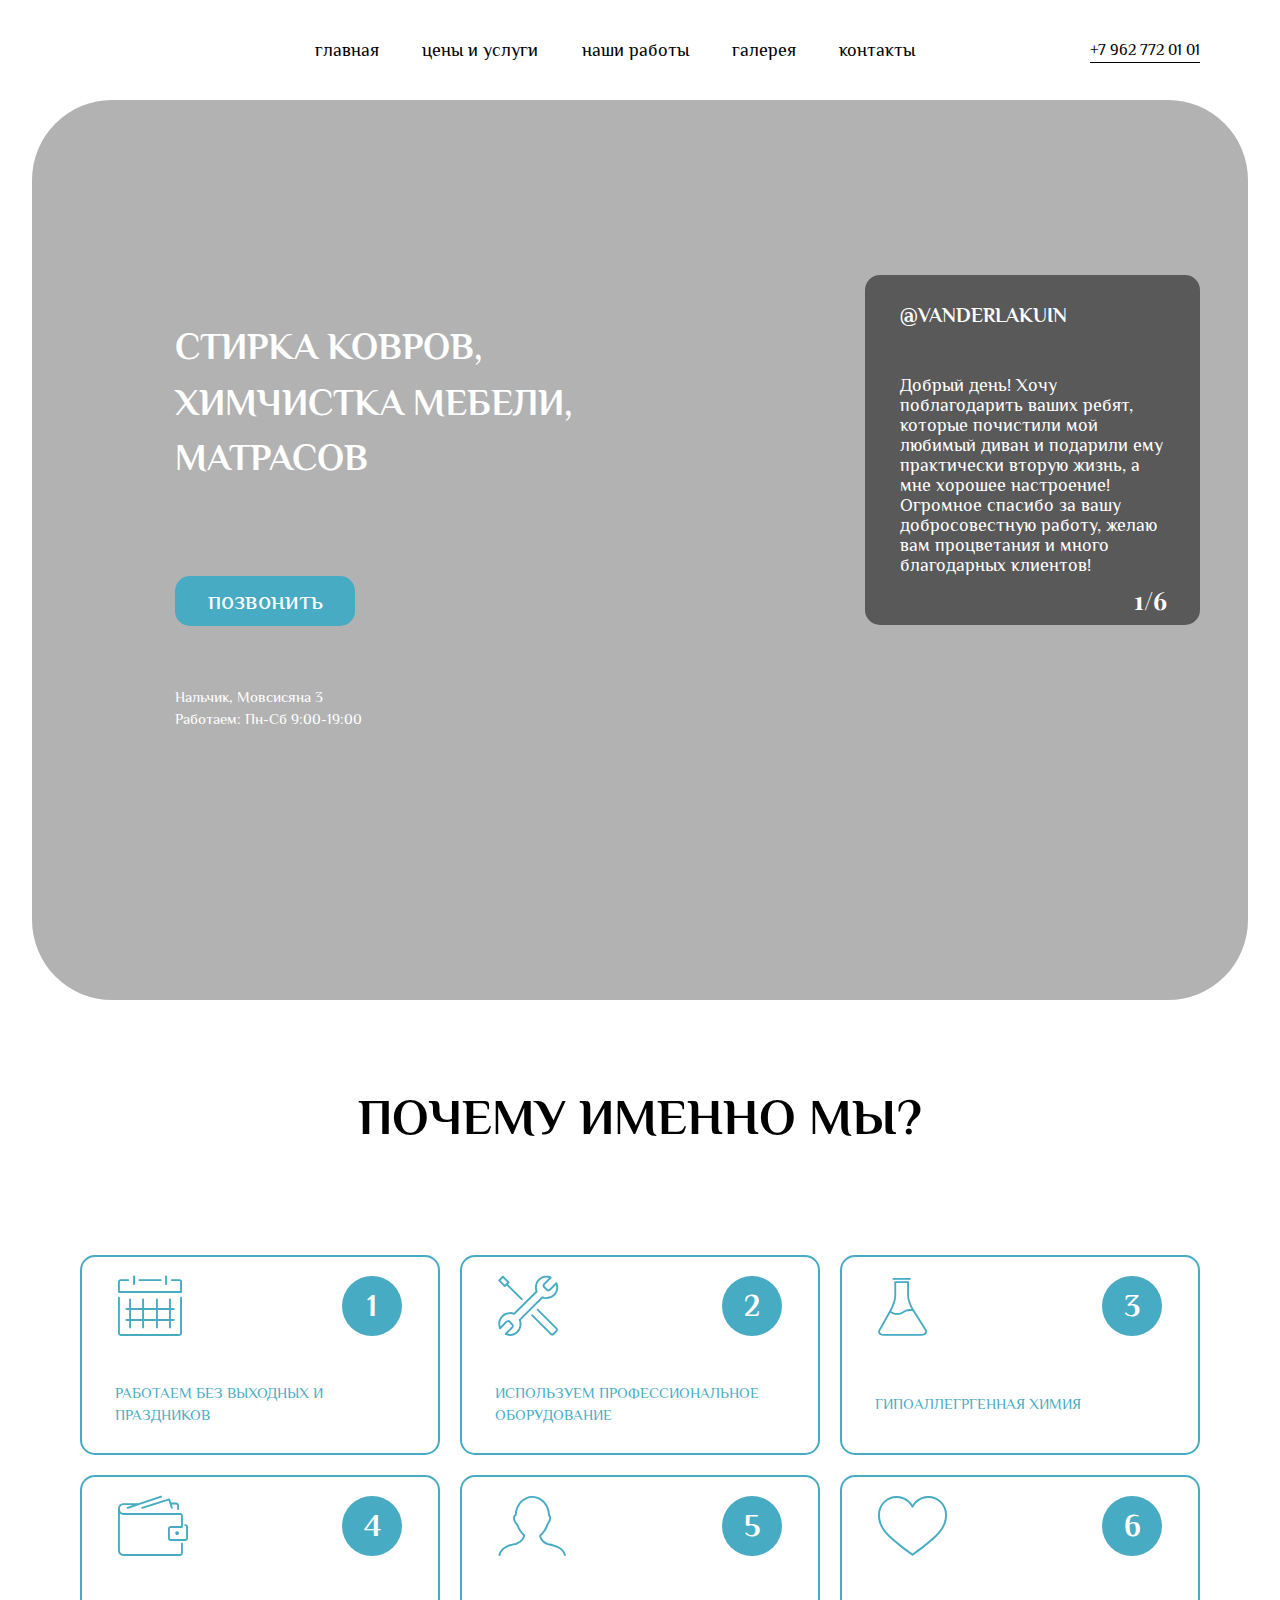
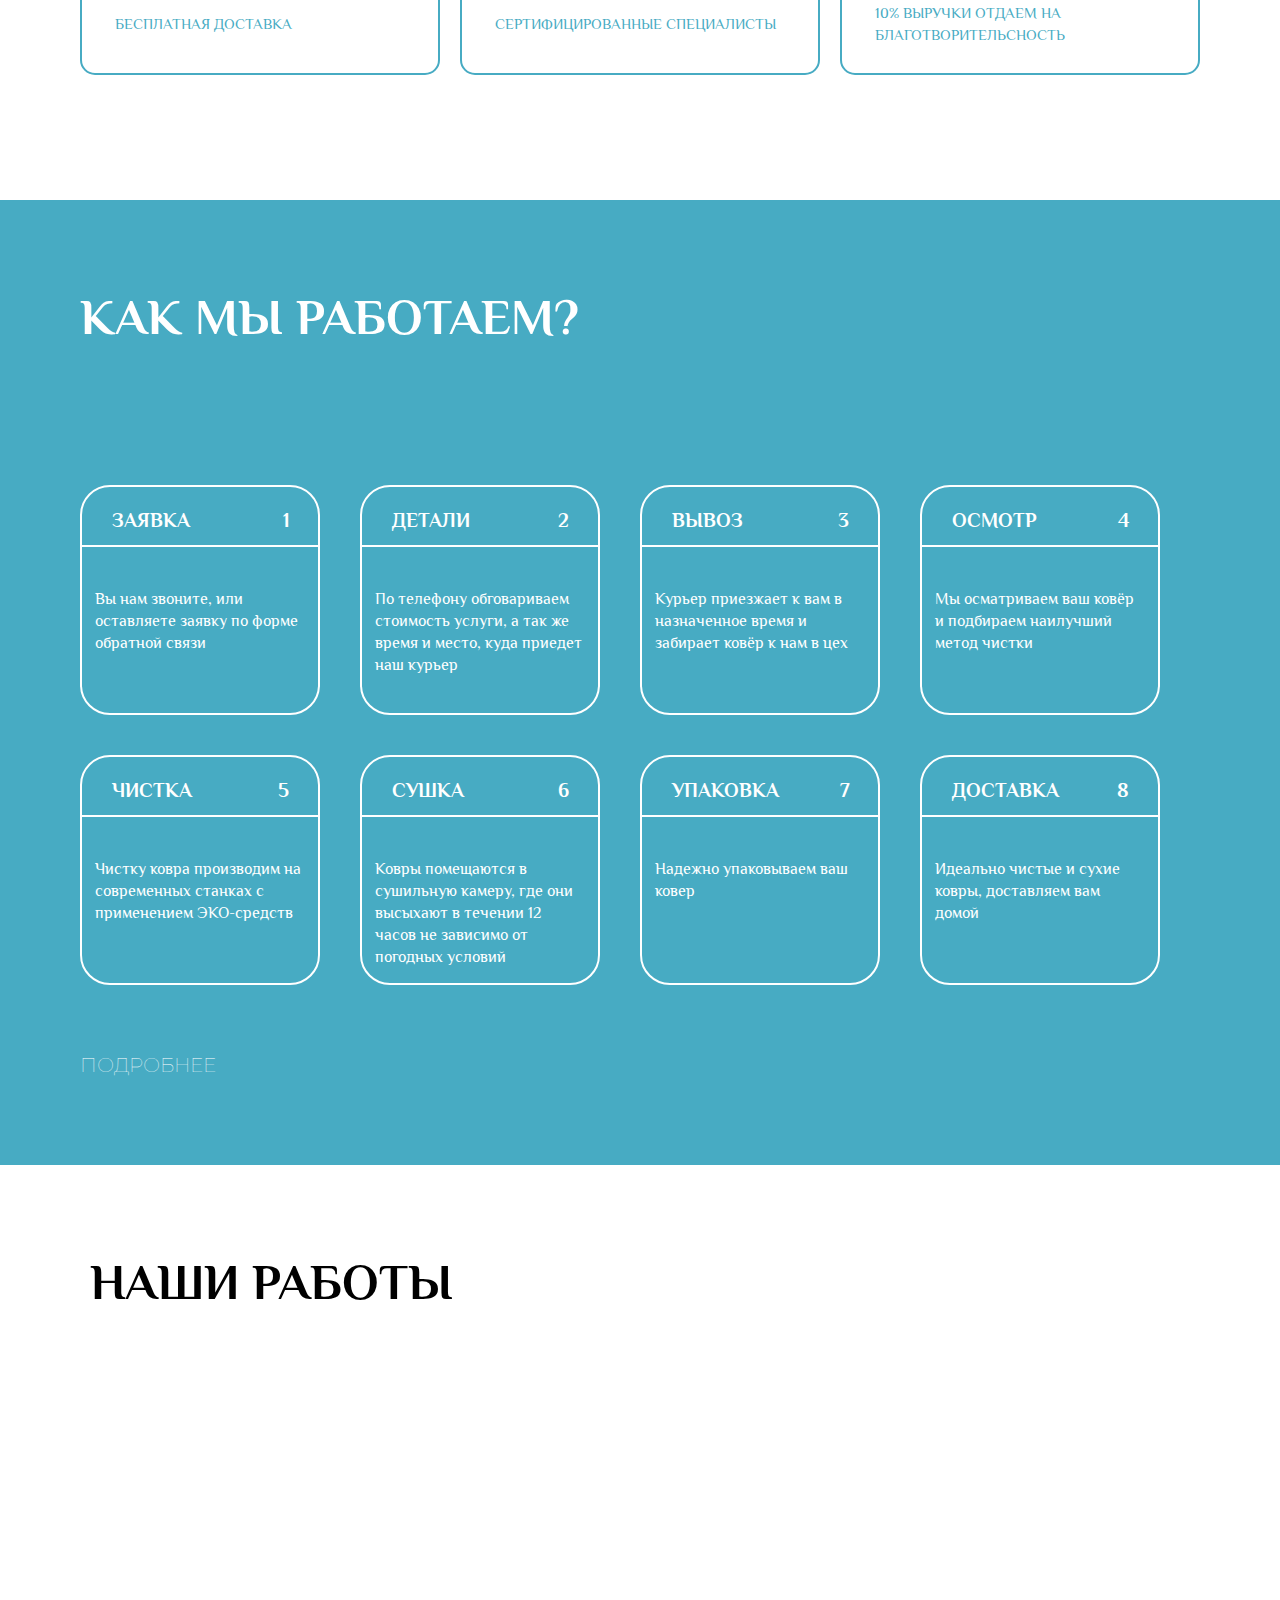
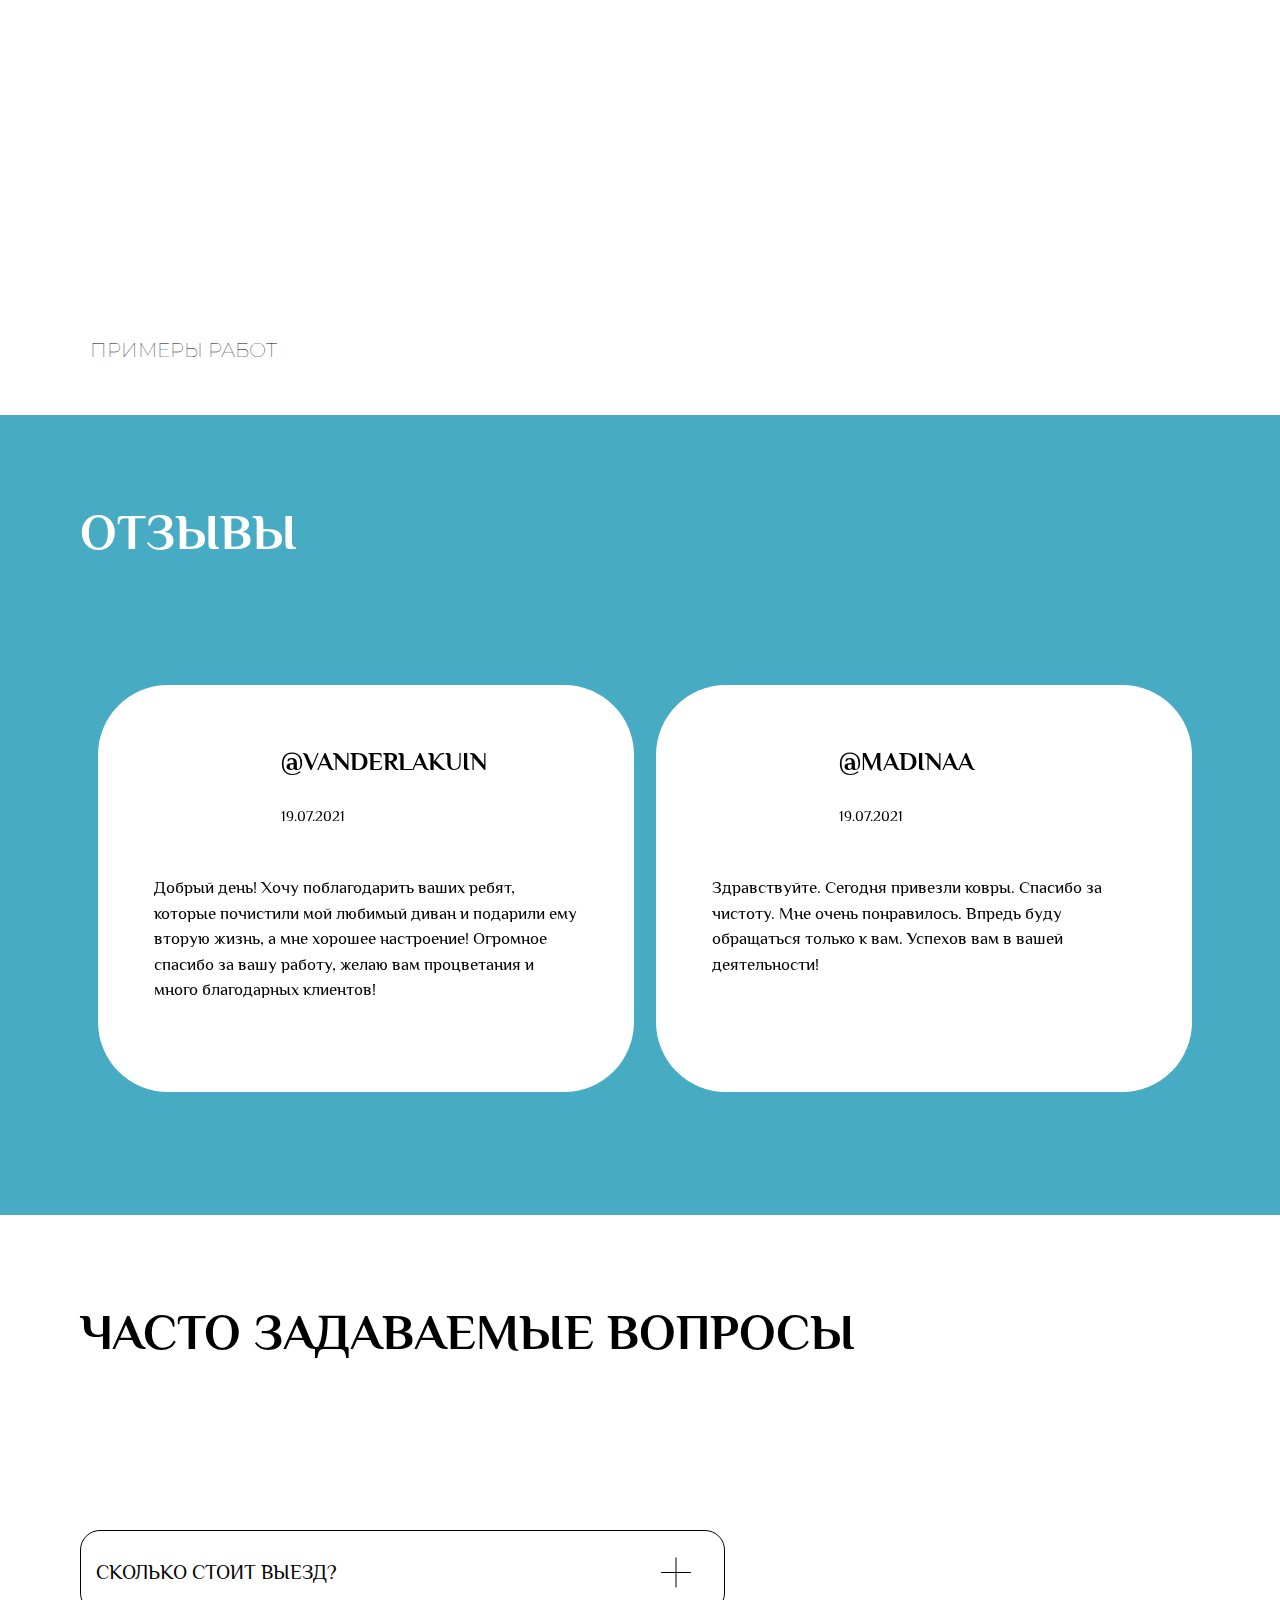
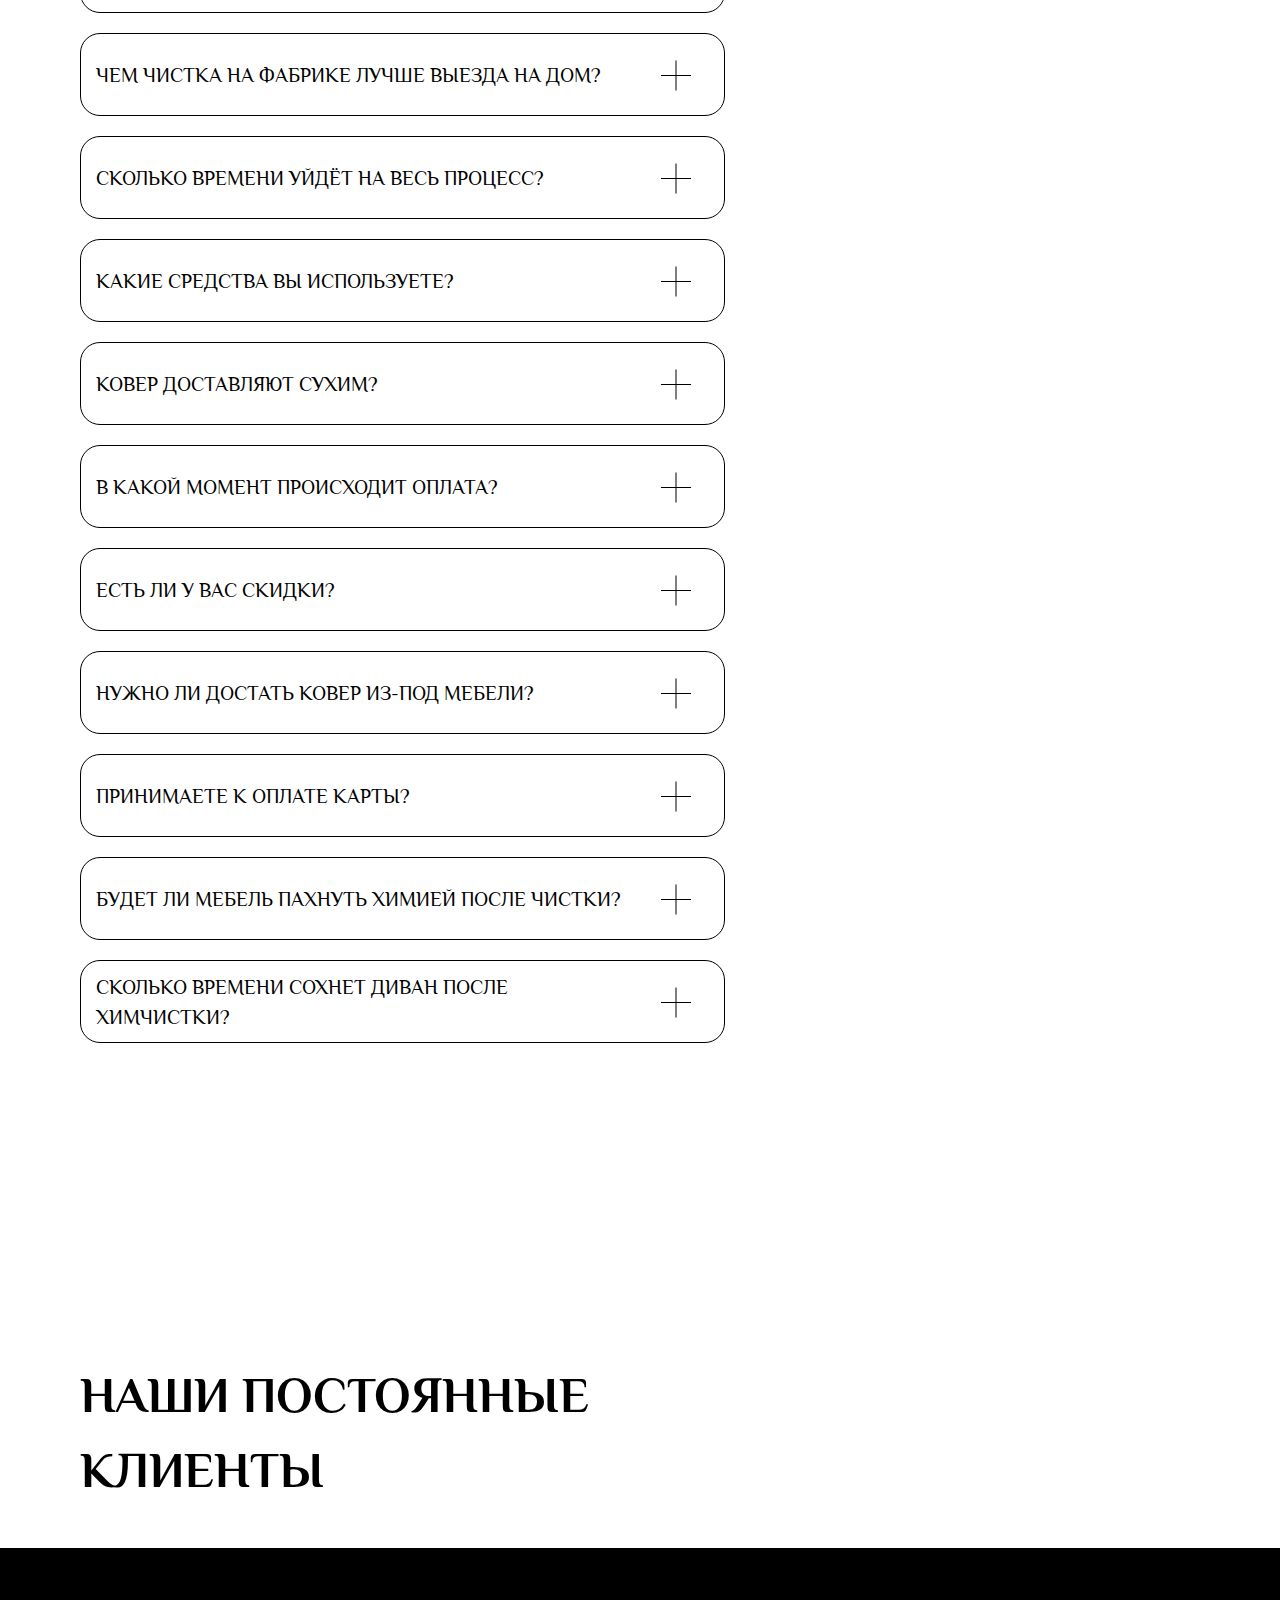
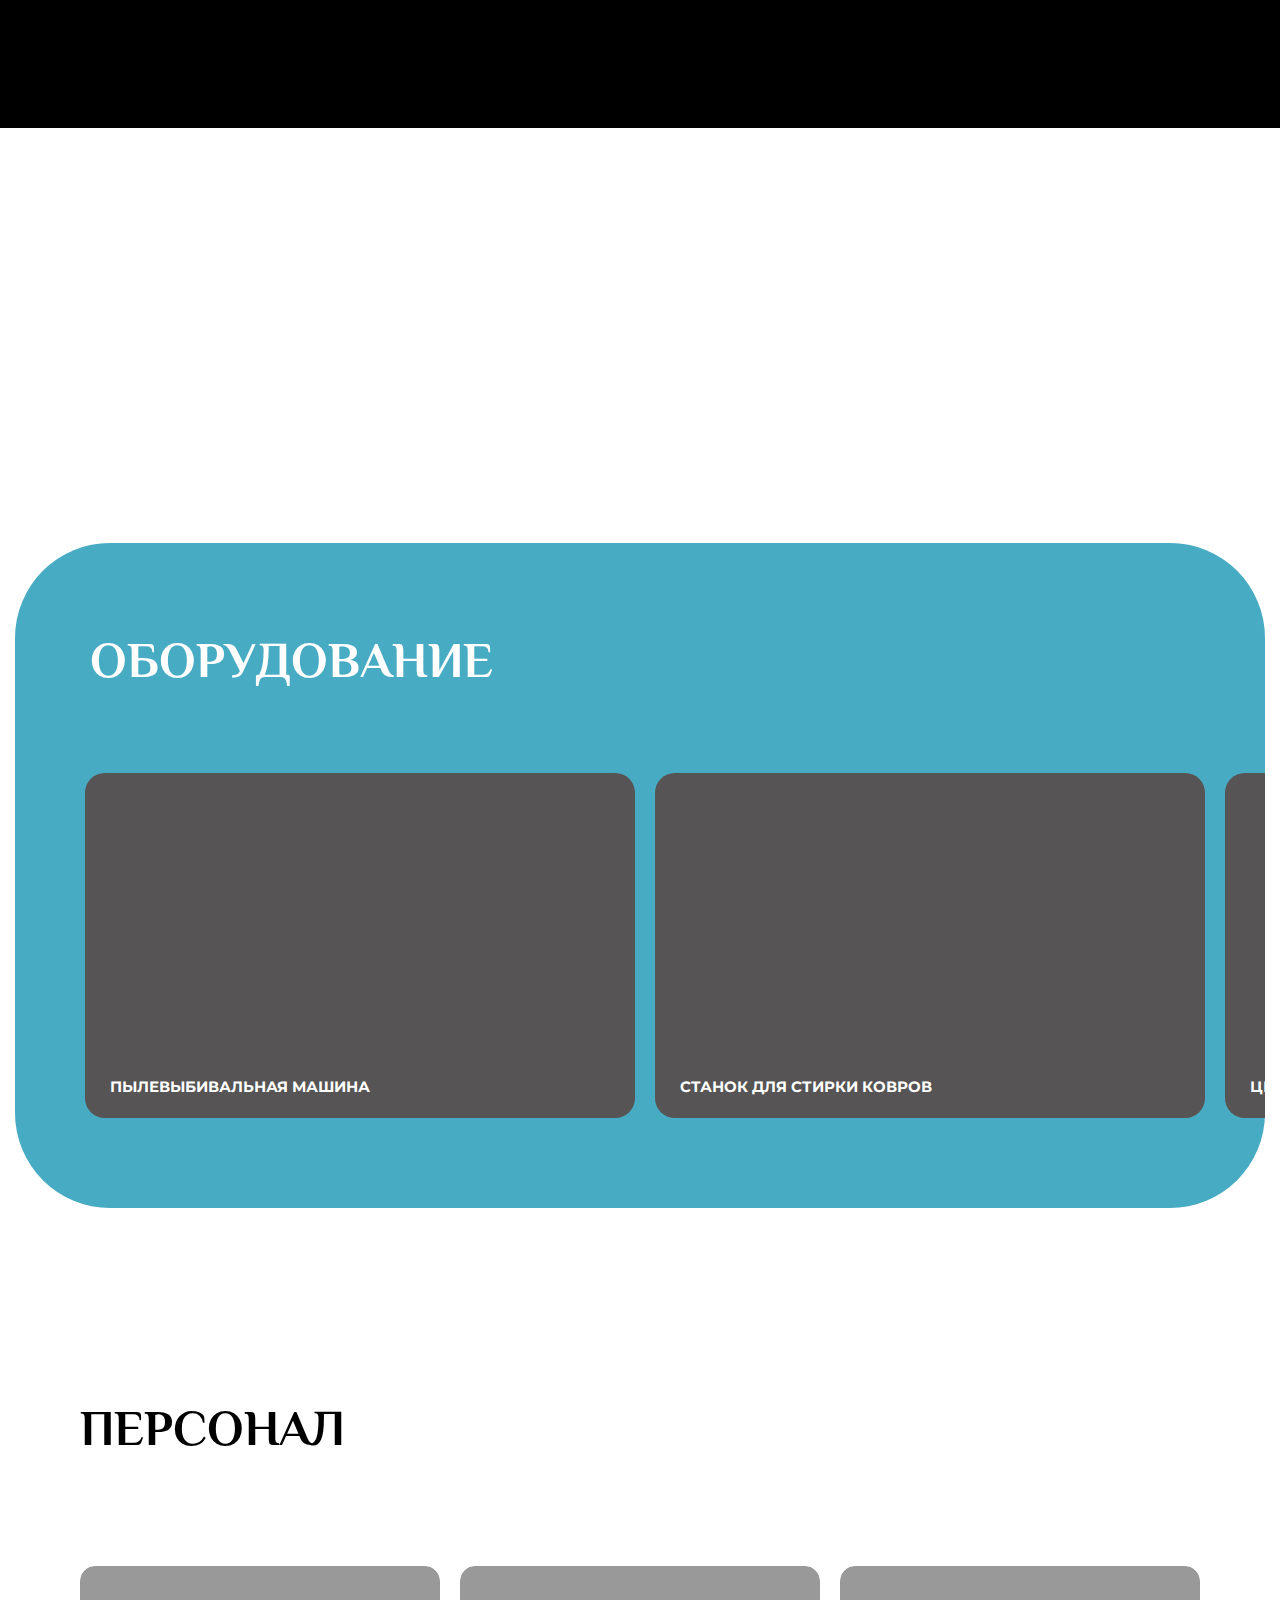
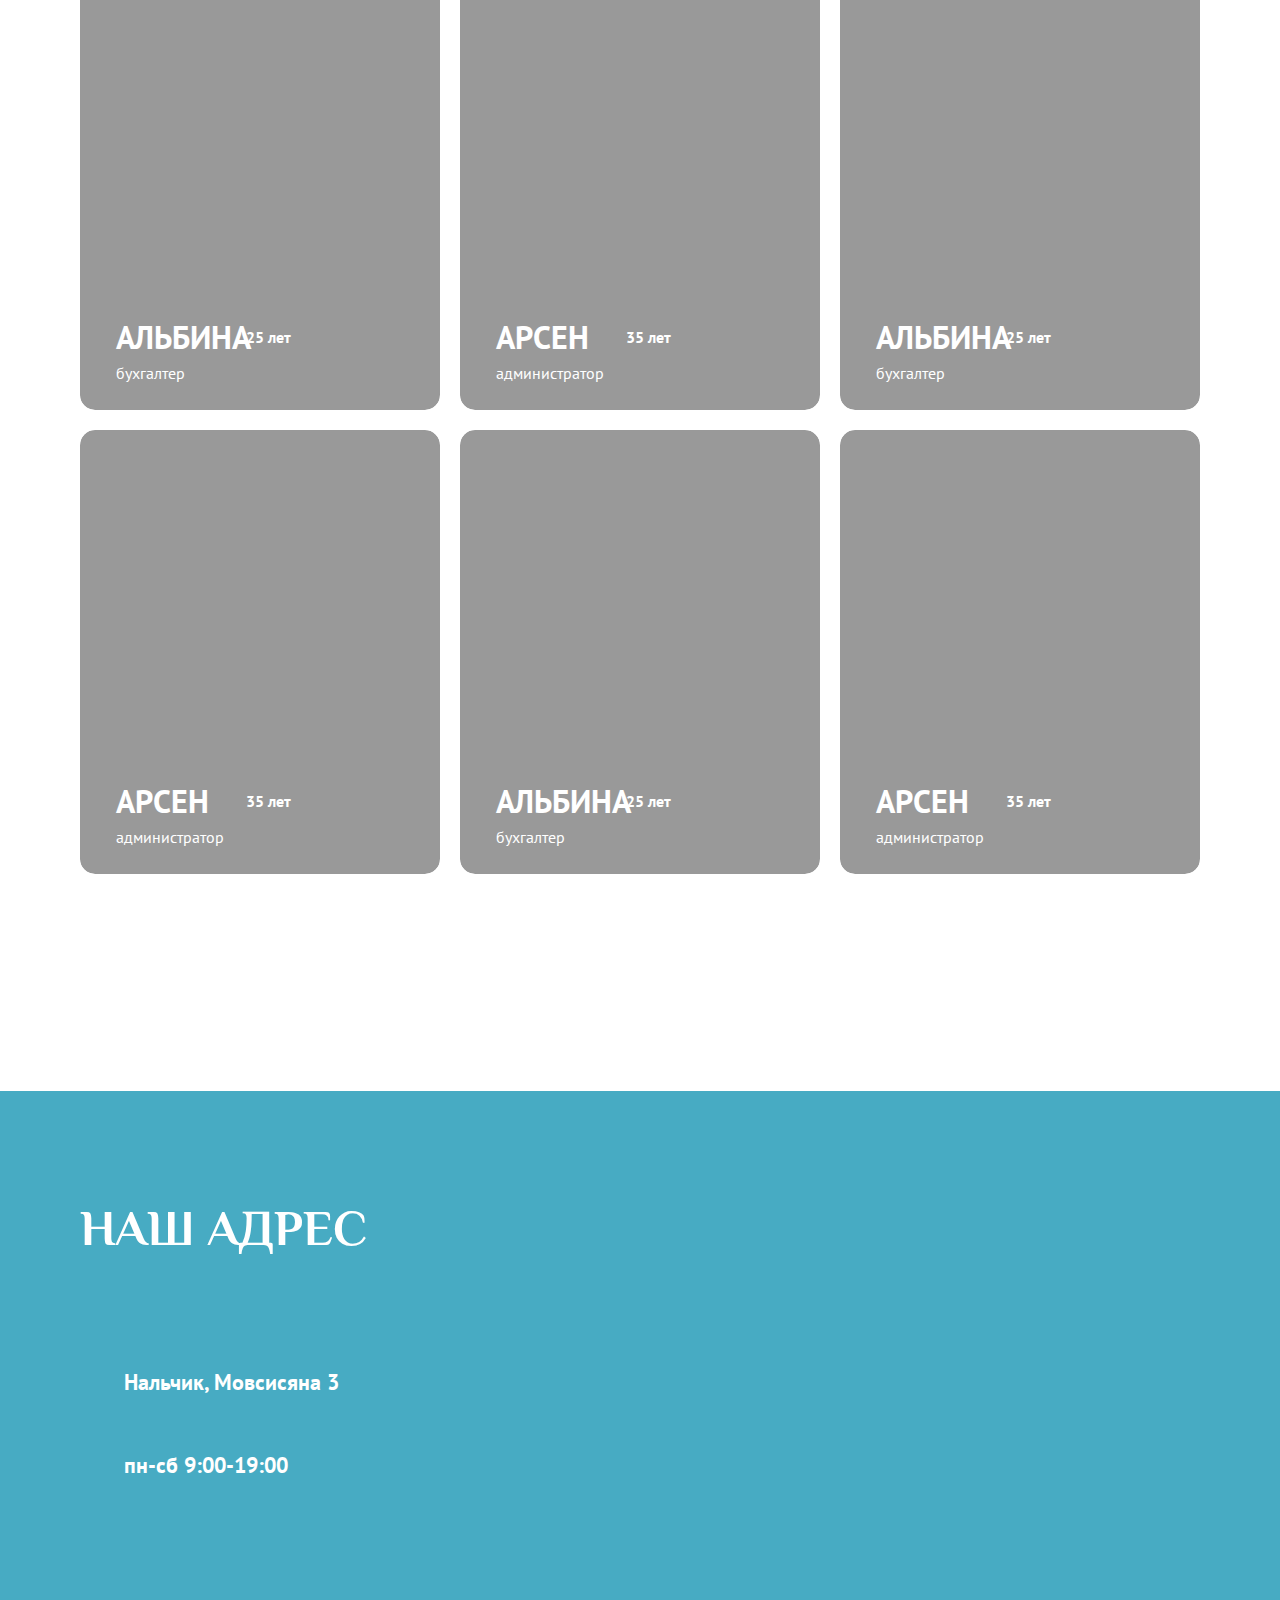
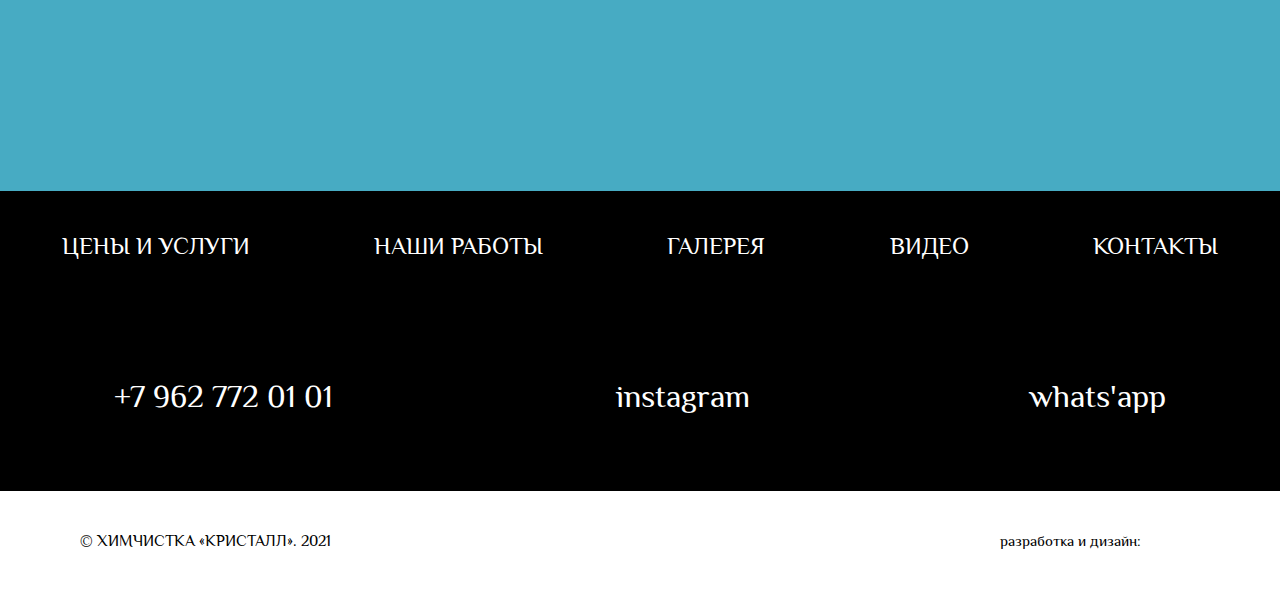
==== index.html @ 6d5e55df "Add files via upload" ====
<!DOCTYPE html>
<html lang="ru">
<head> 
	<meta charset="UTF-8">
	<meta name="viewport" content="width=device-width, initial-scale=1.0">
	<title>Кристалл</title>
	<link rel="stylesheet" href="css/general.css">
	<link rel="stylesheet" href="css/main.css">
	<link rel="stylesheet" href="fonts/icomoon/style.css">
	<link rel="stylesheet" type="text/css" href="slick/slick.css"/>
	<link rel="stylesheet" type="text/css" href="slick/slick-theme.css"/>
	<link rel="stylesheet" href="css/responsive.css">
	<link rel="icon" href="img/fav.svg" type="image/x-icon">
	<style>
		::-webkit-scrollbar-button {
		background-image:url('');
		background-repeat:no-repeat;
		width:3px;
		height:0px
		}

		::-webkit-scrollbar-track {
		background-color:rgba(225, 225, 225, 225);
		}

		::-webkit-scrollbar-thumb {
			-webkit-border-radius: 0px;
			border-radius: 50px;
			background-color: rgba(0,0,0,0.5);		
		}

		::-webkit-resizer{
		background-image:url('');
		background-repeat:no-repeat;
		width:3px;
		height:0px
		}

		::-webkit-scrollbar{
			width: 8px;
			height: 10px;
		}
	</style>
</head>
<body>

	<header class="header" id="header">
		<div class="container">
			<div class="header__wrap">
				<a href="index.html" class="header__logo"></a>
				<div class="header__nav">
					<a href="index.html" class="header__link">
						<li>Главная</li>
					</a>
					<a href="cover.html" class="header__link">
						<li>Цены и услуги</li>
					</a>
					<a href="portfolio.html" class="header__link">
						<li>Наши работы</li>
					</a>
					<a href="gallery-photo.html" class="header__link">
						<li>Галерея</li>
					</a>
					<a href="contacts.html" class="header__link">
						<li>Контакты</li>
					</a>
				</div>
				<a href="tel:+79627720101" class="header__phone">+7 962 772 01 01</a>
			</div>
		</div>
	</header>

	<section class="mobile" id="mobile">
		<div class="container">
			<div class="mobile__wrap">
				<a href="index.html" class="mobile__logo"></a>
				<div class="mobile__btn">
					<span class="mobile__span"></span>
				</div>
			</div>
		</div>
	</section>

	<section class="popup" id="popup">
		<div class="popup__wrap">
			<form action="mail.php" method="POST" class="popup__form">
				<div class="popup__close"><span></span></div>

				<input type="hidden" name="project_name" value="Kristall">
				<input type="hidden" name="admin_email" value="jollyollly@gmail.com">
				<input type="hidden" name="form_subject" value="Form Subject">

				<div class="popup__form-item-wrap">
					<div class="popup__form-item">
						<h2 class="popup__form-h">Имя</h2>
						<input class="popup__input" type="text" name="Имя:" placeholder="введите имя" value="" onfocus="this.value = '';" onblur="if (this.value == '') {this.value = 'Name ';}" required>
					</div>

					<div class="popup__form-item">
						<h2 class="popup__form-h">Телефон</h2>
						<input class="mask-phone form-control popup__input" type="text" name="Телефон:" placeholder="введите телефон" value="" onfocus="this.value = '';" onblur="if (this.value == '') {this.value = 'Phone ';}" required>
					</div>

					<div class="popup__form-btn">
						<button class="popup__send" type="submit" value="SEND">Отправить</button>
					</div>	
				</div>

			</form>
		</div>
	</section>

	<section class="fixed fixed__o" id="fixed">
		<div class="fixed__wrap">
			<a href="index.html" class="fixed__logo"></a>
			<div class="fixed__nav">
				<a href="index.html" class="fixed__link">
					<li>Главная</li>
				</a>
				<a href="cover.html" class="fixed__link">
					<li>Цены и услуги</li>
				</a>
				<a href="portfolio.html" class="fixed__link">
					<li>Наши работы</li>
				</a>
				<a href="gallery-photo.html" class="fixed__link">
					<li>Галерея</li>
				</a>
				<a href="contacts.html" class="fixed__link">
					<li>Контакты</li>
				</a>
			</div>
			<div class="fixed__btn" ><span>заказать звонок</span></div>
			<a href="tel:+79627720101" class="fixed__phone">+7 962 772 01 01</a>
		</div>
	</section>


	<section class="main" id="main">
		<div class="main__wrap">
			<div class="main__bcg"></div>
			<div class="container">
				<div class="main__content">
					<div class="main__first">
						<h1 class="main__title">стирка ковров, химчистка мебели, матрасов</h1>
						<a href="tel:+79627720101" class="main__btn"><span>Позвонить</span></a>
						<div class="main__p">
							Нальчик, Мовсисяна 3</br>Работаем: Пн-Сб 9:00-19:00
						</div>
					</div>
					<div class="main__second">
						<div class="main__slider-wrap">
							<div class="main__slider">
								<div class="main__slider-item">
									<h4 class="main__slider-name">Наташа</h4>
									<p class="main__slider-text">
										Добрый день! Хочу поблагодарить ваших ребят, которые почистили мой любимый диван и подарили ему практически вторую жизнь, а мне хорошее настроение! Огромное спасибо за вашу добросовестную работу, желаю вам процветания и много благодарных клиентов!
									</p>
								</div>
							</div>
							<div class="main__slider-down">
								<div class="main__slider-btns">
									<div class="main__slider-prev"></div>
									<div class="main__slider-next"></div>
								</div>
								<div class="main__slider-numbers">
									<p class="main__slider-number"><span class="main__num">1</span>/6</p>
								</div>
							</div>
							
						</div>
					</div>
				</div>
			</div>
		</div>
		<div class="main__mobile">
			<h1 class="main__mob-title">стирка ковров, химчистка мебели, матрасов</h1>
			<a href="tel:+79627720101" class="main__mob-btn"><span>Позвонить</span></a>
			<p class="main__mob-p">Нальчик, Мовсисяна 3</br>Работаем: Пн-Сб 9:00-19:00</p>
		</div>
	</section>

	<section class="benefit" id="benefit">
		<div class="container">
			<h1 class="benefit__title">Почему именно мы?</h1>
			<div class="benefit__wrap">
				<div class="benefit__item">
					<div class="benefit__up">
						<div class="benefit__icon icon-1"></div>
						<div class="benefit__number-wrap">
							<h6 class="benefit__num">1</h6>
						</div>
					</div>
					<div class="benefit__down">
						<p class="benefit__text">работаем без выходных и праздников</p>
					</div>
				</div>

				<div class="benefit__item">
					<div class="benefit__up">
						<div class="benefit__icon icon-2"></div>
						<div class="benefit__number-wrap">
							<h6 class="benefit__num">2</h6>
						</div>
					</div>
					<div class="benefit__down">
						<p class="benefit__text">используем профессиональное оборудование</p>
					</div>
				</div>

				<div class="benefit__item">
					<div class="benefit__up">
						<div class="benefit__icon icon-3"></div>
						<div class="benefit__number-wrap">
							<h6 class="benefit__num">3</h6>
						</div>
					</div>
					<div class="benefit__down">
						<p class="benefit__text">гипоаллегргенная химия</p>
					</div>
				</div>

				<div class="benefit__item">
					<div class="benefit__up">
						<div class="benefit__icon icon-4"></div>
						<div class="benefit__number-wrap">
							<h6 class="benefit__num">4</h6>
						</div>
					</div>
					<div class="benefit__down">
						<p class="benefit__text">бесплатная доставка</p>
					</div>
				</div>

				<div class="benefit__item">
					<div class="benefit__up">
						<div class="benefit__icon icon-5"></div>
						<div class="benefit__number-wrap">
							<h6 class="benefit__num">5</h6>
						</div>
					</div>
					<div class="benefit__down">
						<p class="benefit__text">сертифицированные специалисты</p>
					</div>
				</div>

				<div class="benefit__item">
					<div class="benefit__up">
						<div class="benefit__icon icon-6"></div>
						<div class="benefit__number-wrap">
							<h6 class="benefit__num">6</h6>
						</div>
					</div>
					<div class="benefit__down">
						<p class="benefit__text">10% выручки отдаем на благотворительсность</p>
					</div>
				</div>
			</div>
		</div>
	</section>

	<section class="process" id="process">
		<div class="container">
			<div class="process__wrap">
				<div class="process__up">
					<h1 class="process__title title">как мы работаем?</h1>
					<div class="process__icon">
						<div class="process__i-text">
							<p class="process__i-p">В нашей галерее есть серия видеороликов, из которых вы можете узнать все, о том как мы выполняем нашу работу </p>
						</div>
					</div>
				</div>
				<div class="process__down">
					<div class="process__down-wrap">
						<div class="process__down-item">
							<div class="process__down-item-up-wrap">
								<div class="process__down-item-up">
									<h6 class="process__down-item-h">заявка</h6>
									<h5 class="process__down-item-number">1</h5>
								</div>
							</div>
							<div class="process__down-item-down">
								<p class="process__down-item-p">Вы нам звоните, или оставляете заявку по форме обратной связи</p>
							</div>
						</div>

						<div class="process__down-item">
							<div class="process__down-item-up-wrap">
								<div class="process__down-item-up">
									<h6 class="process__down-item-h">детали</h6>
									<h5 class="process__down-item-number">2</h5>
								</div>
							</div>
							<div class="process__down-item-down">
								<p class="process__down-item-p">По телефону обговариваем стоимость услуги, а так же время и место, куда приедет наш курьер</p>
							</div>
						</div>

						<div class="process__down-item">
							<div class="process__down-item-up-wrap">
								<div class="process__down-item-up">
									<h6 class="process__down-item-h">вывоз</h6>
									<h5 class="process__down-item-number">3</h5>
								</div>
							</div>
							<div class="process__down-item-down">
								<p class="process__down-item-p">Курьер приезжает к вам в назначенное время и забирает ковёр к нам в цех</p>
							</div>
						</div>

						<div class="process__down-item">
							<div class="process__down-item-up-wrap">
								<div class="process__down-item-up">
									<h6 class="process__down-item-h">осмотр</h6>
									<h5 class="process__down-item-number">4</h5>
								</div>
							</div>
							<div class="process__down-item-down">
								<p class="process__down-item-p">Мы осматриваем ваш ковёр и подбираем наилучший метод чистки</p>
							</div>
						</div>

						<div class="process__down-item">
							<div class="process__down-item-up-wrap">
								<div class="process__down-item-up">
									<h6 class="process__down-item-h">чистка</h6>
									<h5 class="process__down-item-number">5</h5>
								</div>
							</div>
							<div class="process__down-item-down">
								<p class="process__down-item-p">Чистку ковра производим на современных станках с применением ЭКО-средств</p>
							</div>
						</div>

						<div class="process__down-item">
							<div class="process__down-item-up-wrap">
								<div class="process__down-item-up">
									<h6 class="process__down-item-h">сушка</h6>
									<h5 class="process__down-item-number">6</h5>
								</div>
							</div>
							<div class="process__down-item-down">
								<p class="process__down-item-p">Ковры помещаются в сушильную камеру, где они высыхают в течении 12 часов не зависимо от погодных условий</p>
							</div>
						</div>

						<div class="process__down-item">
							<div class="process__down-item-up-wrap">
								<div class="process__down-item-up">
									<h6 class="process__down-item-h">Упаковка</h6>
									<h5 class="process__down-item-number">7</h5>
								</div>
							</div>
							<div class="process__down-item-down">
								<p class="process__down-item-p">Надежно упаковываем ваш ковер</p>
							</div>
						</div>

						<div class="process__down-item">
							<div class="process__down-item-up-wrap">
								<div class="process__down-item-up">
									<h6 class="process__down-item-h">доставка</h6>
									<h5 class="process__down-item-number">8</h5>
								</div>
							</div>
							<div class="process__down-item-down">
								<p class="process__down-item-p">Идеально чистые и сухие ковры, доставляем вам домой</p>
							</div>
						</div>
					</div>
				</div>
				<a href="gallery-video.html" class="process__btn">
					Подробнее
					<span class="process__arrow"></span>
				</a>
			</div>
		</div>
	</section>

	<section class="results" id="results">
		<div class="results__slider-nav" id="result">
			<input type="text" value="0" class="counter__value" style="display: none;">
			<div  id="left" class="results__slider-nav-left counter__btn" data-direction="minus"></div>
			<div  id="right" class="results__slider-nav-right counter__btn" data-direction="plus"></div>
		</div>
		<div class="results__wrap">
			<h1 class="results__title title">Наши работы</h1>
			<div class="results__slider">
				<div class="results__slider-wrap" id="wrap">
					<div class="results__slider-item"></div>
					<div class="results__slider-item"></div>
					<div class="results__slider-item"></div>
					<div class="results__slider-item"></div>
					<div class="results__slider-item"></div>
					<div class="results__slider-item"></div>
					<div class="results__slider-item"></div>
					<div class="results__slider-item"></div>
					<div class="results__slider-item"></div>
					<div class="results__slider-item"></div>
					<div class="results__slider-item"></div>
					<div class="results__slider-item"></div>
					<div class="results__slider-item"></div>
					<div class="results__slider-item"></div>
					<div class="results__slider-item"></div>
				</div>
			</div>
			<a href="portfolio.html" class="results__btn">
				Примеры работ
				<span class="results__arrow"></span>
			</a>
		</div>
	</section>

	<section class="feed" id="feed">
		<div class="container">
			<div class="feed__wrap">
				<h1 class="feed__title title">Отзывы</h1>
				<div class="feed__slider-wrap">
					<div class="feed__slider">
						<div class="feed__slider-item">
							<div class="feed__slider-item-wrap">
								<div class="feed__slider-item-up">
									<div class="feed__slider-item-up-img"></div>
									<div class="feed__slider-item-up-text">
										<h1 class="feed__slider-item-up-h">@vanderlakuin</h1>
										<h5 class="feed__slider-item-up-date">19.07.2021</h5>
									</div>
								</div>
								<div class="feed__slider-item-down">
									<p class="feed__slider-item-p">Добрый день! Хочу поблагодарить ваших ребят, которые почистили мой любимый диван и подарили ему вторую жизнь, а мне хорошее настроение! Огромное спасибо за вашу работу, желаю вам процветания и много благодарных клиентов!</p>
								</div>
							</div>
						</div>

						<div class="feed__slider-item">
							<div class="feed__slider-item-wrap">
								<div class="feed__slider-item-up">
									<div class="feed__slider-item-up-img"></div>
									<div class="feed__slider-item-up-text">
										<h1 class="feed__slider-item-up-h">@madinaa</h1>
										<h5 class="feed__slider-item-up-date">19.07.2021</h5>
									</div>
								</div>
								<div class="feed__slider-item-down">
									<p class="feed__slider-item-p">Здравствуйте. Сегодня привезли ковры. Спасибо за чистоту. Мне очень понравилось. Впредь буду обращаться только к вам. Успехов вам в вашей деятельности!</p>
								</div>
							</div>
						</div>

						<div class="feed__slider-item">
							<div class="feed__slider-item-wrap">
								<div class="feed__slider-item-up">
									<div class="feed__slider-item-up-img"></div>
									<div class="feed__slider-item-up-text">
										<h1 class="feed__slider-item-up-h">@marya_shka7</h1>
										<h5 class="feed__slider-item-up-date">19.07.2021</h5>
									</div>
								</div>
								<div class="feed__slider-item-down">
									<p class="feed__slider-item-p">Недавно стирали нам 3 ковра, работой вашей очень довольны, приехали забрали, привезли, подняли на 5 этаж. Ковры чистые, пахнут свежестью. Спасибо большое за работу, очень приятно было с вами иметь дело. Успехов вам и процветаний.</p>
								</div>
							</div>
						</div>

						<div class="feed__slider-item">
							<div class="feed__slider-item-wrap">
								<div class="feed__slider-item-up">
									<div class="feed__slider-item-up-img"></div>
									<div class="feed__slider-item-up-text">
										<h1 class="feed__slider-item-up-h">@ritashidova</h1>
										<h5 class="feed__slider-item-up-date">19.07.2021</h5>
									</div>
								</div>
								<div class="feed__slider-item-down">
									<p class="feed__slider-item-p">Несколько ковров стирала в Кристалле. Вернули товар как новенькие! Качество обслуживания супер! Всем советую именно эту химчистку. Руководителю и его команде успехов и удачи во всех начинаниях. Молодцы ребята!</p>
								</div>
							</div>
						</div>

						<div class="feed__slider-item">
							<div class="feed__slider-item-wrap">
								<div class="feed__slider-item-up">
									<div class="feed__slider-item-up-img"></div>
									<div class="feed__slider-item-up-text">
										<h1 class="feed__slider-item-up-h">@elvvira_</h1>
										<h5 class="feed__slider-item-up-date">19.07.2021</h5>
									</div>
								</div>
								<div class="feed__slider-item-down">
									<p class="feed__slider-item-p">Добрый день! Мне хотелось выразить вам Оооооогромную благодарность за вашу работу. Спасибо большое, ковер просто сияет. Вы большие молодцы и супер профессионалы.. Отныне только к вам))</p>
								</div>
							</div>
						</div>

						<div class="feed__slider-item">
							<div class="feed__slider-item-wrap">
								<div class="feed__slider-item-up">
									<div class="feed__slider-item-up-img"></div>
									<div class="feed__slider-item-up-text">
										<h1 class="feed__slider-item-up-h">@leilla_d</h1>
										<h5 class="feed__slider-item-up-date">19.07.2021</h5>
									</div>
								</div>
								<div class="feed__slider-item-down">
									<p class="feed__slider-item-p">Здравствуйте. После сегодняшней чистки диван почти просох и виден результат: он как новый! Спасибо огромное ребятам за проделанную работу! А муж меня уверял что былой вид дивану не вернуть.Ваша работа доказала обратное) Всем буду советовать вашу химчистку.</p>
								</div>
							</div>
						</div>

						<div class="feed__slider-item">
							<div class="feed__slider-item-wrap">
								<div class="feed__slider-item-up">
									<div class="feed__slider-item-up-img"></div>
									<div class="feed__slider-item-up-text">
										<h1 class="feed__slider-item-up-h">@yasm__in</h1>
										<h5 class="feed__slider-item-up-date">19.07.2021</h5>
									</div>
								</div>
								<div class="feed__slider-item-down">
									<p class="feed__slider-item-p">Добрый вечер! Хотела сказать огромное вам спасибо за все, вы большие профессионалы! Ковер выглядит как новый, при этом ворс не стал жестким. А еще я боялась что будет запах химии от моющего средства, но нет! Пахнет только свежестью. Сервис очень хороший. Приехали, забрали, привезли ровно в назначенный срок. Еще раз спасибо!</p>
								</div>
							</div>
						</div>

						<div class="feed__slider-item">
							<div class="feed__slider-item-wrap">
								<div class="feed__slider-item-up">
									<div class="feed__slider-item-up-img"></div>
									<div class="feed__slider-item-up-text">
										<h1 class="feed__slider-item-up-h">@karinnaa</h1>
										<h5 class="feed__slider-item-up-date">19.07.2021</h5>
									</div>
								</div>
								<div class="feed__slider-item-down">
									<p class="feed__slider-item-p">Добрый вечер! Я не смогла вас лично поблагодарить, так как меня дома не было. На счет качества стирки ковра, я как всегда в восторге) А как преобразили, это вообще.. Я и не поверила что это наш. Спасибо вам что дали нашему ковру новую жизнь</p>
								</div>
							</div>
						</div>
					</div>
				</div>
			</div>
		</div>
	</section>

	<section class="ques" id="ques">
		<div class="container">
			<div class="ques__wrap">
				<h1 class="ques__title title">Часто задаваемые вопросы</h1>
				<div class="ques__list-wrap">
					<div class="ques__item">
						<div class="ques__item-up">
							<h class="ques__item-up-h">Сколько стоит выезд? </h>
							<div class="ques__item-up-btn">
								<span></span>
							</div>
						</div>
						<div class="ques__item-down">
							<p class="ques__item-down-p">
								Мы выезжаем по всей территории КБР. Выезд по Нальчику бесплатный. За пределы Нальчика рассчитывается 15р. за 1км
							</p>
						</div>
					</div>

					<div class="ques__item">
						<div class="ques__item-up">
							<h class="ques__item-up-h">Чем чистка на фабрике лучше выезда на дом?</h>
							<div class="ques__item-up-btn">
								<span></span>
							</div>
						</div>
						<div class="ques__item-down">
							<p class="ques__item-down-p">
								Вывоз вашего ковра на фабрику позволяет провести полный комплекс очистки, недоступный в домашних условиях. Машинное очищение от пыли, чистка, озонирование и работа над вашим ковром сразу нескольких специалистов делают разницу на порядки
							</p>
						</div>
					</div>

					<div class="ques__item">
						<div class="ques__item-up">
							<h class="ques__item-up-h">Сколько времени уйдёт на весь процесс?</h>
							<div class="ques__item-up-btn">
								<span></span>
							</div>
						</div>
						<div class="ques__item-down">
							<p class="ques__item-down-p">
								Доставка осуществляется на следующий день после прохождения всех этапов химчистки. Сам процесс чистки занимает 5-7 дней. Оператор заранее согласует с вами удобное время доставки, а водитель предупредит о своем приезде, чтобы вы точно были дома.
							</p>
						</div>
					</div>

					<div class="ques__item">
						<div class="ques__item-up">
							<h class="ques__item-up-h">Какие средства вы используете?</h>
							<div class="ques__item-up-btn">
								<span></span>
							</div>
						</div>
						<div class="ques__item-down">
							<p class="ques__item-down-p">
								Мы используем высококачественную химию "Mix" и "Wiebber". Все средства гипоаллергенны и биоразлогаемы. Можно не переживать за детей или домашних питомцев. 
							</p>
						</div>
					</div>
					
					<div class="ques__item">
						<div class="ques__item-up">
							<h class="ques__item-up-h">Ковер доставляют сухим?</h>
							<div class="ques__item-up-btn">
								<span></span>
							</div>
						</div>
						<div class="ques__item-down">
							<p class="ques__item-down-p">
								После стирки все ковры мы сушим в специально оборудованной сушильной камере, благодаря чему ковры высыхают на 100%. 
							</p>
						</div>
					</div>
					
					<div class="ques__item">
						<div class="ques__item-up">
							<h class="ques__item-up-h">В какой момент происходит оплата? </h>
							<div class="ques__item-up-btn">
								<span></span>
							</div>
						</div>
						<div class="ques__item-down">
							<p class="ques__item-down-p">
								Вы оплачиваете нашу работу при получении ковра, когда убедитесь, что результат вас устраивает и все выполнено на высшем уровне. Мы уверены в качестве своей работы, поэтому предоставляем такие условия всем нашим клиентам. 
							</p>
						</div>
					</div>
					
					<div class="ques__item">
						<div class="ques__item-up">
							<h class="ques__item-up-h">Есть ли у вас скидки?</h>
							<div class="ques__item-up-btn">
								<span></span>
							</div>
						</div>
						<div class="ques__item-down">
							<p class="ques__item-down-p">
								У нас регулярно проходят акции. Наши постоянные клиенты получают 10% скидку на все услуги! Так же при объёмах от 40кв.м обсуждаем индивидуальные скидки. 
							</p>
						</div>
					</div>
					
					<div class="ques__item">
						<div class="ques__item-up">
							<h class="ques__item-up-h">Нужно ли достать ковер из-под мебели?</h>
							<div class="ques__item-up-btn">
								<span></span>
							</div>
						</div>
						<div class="ques__item-down">
							<p class="ques__item-down-p">
								Да. Мы бесплатно доставляем и поднимаем на этаж ковры. Вам лишь необходимо достать ковер из-под мебели и свернуть его.
						</div>
					</div>
					
					<div class="ques__item">
						<div class="ques__item-up">
							<h class="ques__item-up-h">Принимаете к оплате карты?</h>
							<div class="ques__item-up-btn">
								<span></span>
							</div>
						</div>
						<div class="ques__item-down">
							<p class="ques__item-down-p">
								Да, мастер примет к оплате банковскую карту либо наличные. Оплата производится по факту выполнения работы. Вы платите только за результат.  
							</p>
						</div>
					</div>
					
					<div class="ques__item">
						<div class="ques__item-up">
							<h class="ques__item-up-h">Будет ли мебель пахнуть химией после чистки?</h>
							<div class="ques__item-up-btn">
								<span></span>
							</div>
						</div>
						<div class="ques__item-down">
							<p class="ques__item-down-p">
								Мы используем эффективные гипоаллергенные чистящие средства, допущенные к применению в жилых помещениях, так что в вашем помещении останется лишь приятный запах чистоты и свежести. 
							</p>
						</div>
					</div>
					
					<div class="ques__item">
						<div class="ques__item-up">
							<h class="ques__item-up-h">Сколько времени сохнет диван после химчистки? </h>
							<div class="ques__item-up-btn">
								<span></span>
							</div>
						</div>
						<div class="ques__item-down">
							<p class="ques__item-down-p">
								После чистки мастер вытягивает всю основную воду из ткани, диван остается досыхать в течении 3-5 часов.
							</p>
						</div>
					</div>
					
				</div>
			</div>
		</div>
	</section>



	<section class="brends" id="brends">
		<div class="brends__flex">
			<div class="container">
				<h1 class="brends__title">Наши постоянные клиенты</h1>
			</div>
			<div class="brends__wrap">
				<div class="brends__animate">
					<div class="brends__first">
						<div class="brends__item"></div>
						<div class="brends__item"></div>
						<div class="brends__item"></div>
						<div class="brends__item"></div>
						<div class="brends__item"></div>
						<div class="brends__item"></div>
					</div>
					<div class="brends__second">
						<div class="brends__item"></div>
						<div class="brends__item"></div>
						<div class="brends__item"></div>
						<div class="brends__item"></div>
						<div class="brends__item"></div>
						<div class="brends__item"></div>
					</div>
				</div>
			</div>
		</div>
	</section>


	<section class="equipment" id="equipment">
		<div class="equipment__wrap">
			<h1 class="equipment__h title">Оборудование</h1>
			<div class="equipment__slider-wrap">
				<div class="equipment__slider-nav" id="resultt">
					<input type="text" value="0" class="counter__value-2" style="display: none;">
					<div  id="leftt" class="equipment__slider-nav-left counter__btn-2" data-direction="minus"></div>
					<div  id="rightt" class="equipment__slider-nav-right counter__btn-2" data-direction="plus"></div>
				</div>
				<div class="equipment__slider" id="wrap-2">
					

					<div class="equipment__slider-item equipment__500">
						<div class="equipment__slider-item-img"></div>
						<div class="equipment__slider-item-dark"></div>
						<h5 class="equipment__slider-item-h">пылевыбивальная машина</h5>
					</div>


					<div class="equipment__slider-item equipment__500">
						<div class="equipment__slider-item-img"></div>
						<div class="equipment__slider-item-dark"></div>
						<h5 class="equipment__slider-item-h">станок для стирки ковров</h5>
					</div>
					
					<div class="equipment__slider-item equipment__300">
						<div class="equipment__slider-item-img"></div>
						<div class="equipment__slider-item-dark"></div>
						<h5 class="equipment__slider-item-h">центрифуга для отжима</h5>
					</div>

					<div class="equipment__slider-item equipment__300">
						<div class="equipment__slider-item-img"></div>
						<div class="equipment__slider-item-dark"></div>
						<h5 class="equipment__slider-item-h">моющий пылесос</h5>
					</div>
					<div class="equipment__slider-item equipment__500">
						<div class="equipment__slider-item-img"></div>
						<div class="equipment__slider-item-dark"></div>
						<h5 class="equipment__slider-item-h">гипоаллергенная химия</h5>
					</div>

					<div class="equipment__slider-item equipment__300">
						<div class="equipment__slider-item-img"></div>
						<div class="equipment__slider-item-dark"></div>
						<h5 class="equipment__slider-item-h">роторная машина</h5>
					</div>
					<div class="equipment__slider-item equipment__500">
						<div class="equipment__slider-item-img"></div>
						<div class="equipment__slider-item-dark"></div>
						<h5 class="equipment__slider-item-h">сушильная камера</h5>
					</div>
				</div>
			</div>
		</div>
	</section>

	<section class="staff" id="staff">
		<div class="container">
			<h1 class="staff__title title">Персонал</h1>
			<div class="staff__wrap">

				<div class="staff__item">
					<div class="staff__item-bcg"></div>
					<div class="staff__item-img"></div>
					<div class="staff__item-text">
						<div class="staff__item-text-up">
							<h1 class="staff__item-text-name">Альбина</h1>
							<h1 class="staff__item-text-year">25 лет</h1>
						</div>
						<div class="staff__item-text-down">
							<p class="staff__item-text-p">бухгалтер</p>
						</div>
					</div>
				</div>

				<div class="staff__item">
					<div class="staff__item-bcg"></div>
					<div class="staff__item-img"></div>
					<div class="staff__item-text">
						<div class="staff__item-text-up">
							<h1 class="staff__item-text-name">Арсен</h1>
							<h1 class="staff__item-text-year">35 лет</h1>
						</div>
						<div class="staff__item-text-down">
							<p class="staff__item-text-p">администратор</p>
						</div>
					</div>
				</div>

				<div class="staff__item">
					<div class="staff__item-bcg"></div>
					<div class="staff__item-img"></div>
					<div class="staff__item-text">
						<div class="staff__item-text-up">
							<h1 class="staff__item-text-name">Альбина</h1>
							<h1 class="staff__item-text-year">25 лет</h1>
						</div>
						<div class="staff__item-text-down">
							<p class="staff__item-text-p">бухгалтер</p>
						</div>
					</div>
				</div>

				<div class="staff__item">
					<div class="staff__item-bcg"></div>
					<div class="staff__item-img"></div>
					<div class="staff__item-text">
						<div class="staff__item-text-up">
							<h1 class="staff__item-text-name">Арсен</h1>
							<h1 class="staff__item-text-year">35 лет</h1>
						</div>
						<div class="staff__item-text-down">
							<p class="staff__item-text-p">администратор</p>
						</div>
					</div>
				</div>

				<div class="staff__item">
					<div class="staff__item-bcg"></div>
					<div class="staff__item-img"></div>
					<div class="staff__item-text">
						<div class="staff__item-text-up">
							<h1 class="staff__item-text-name">Альбина</h1>
							<h1 class="staff__item-text-year">25 лет</h1>
						</div>
						<div class="staff__item-text-down">
							<p class="staff__item-text-p">бухгалтер</p>
						</div>
					</div>
				</div>

				<div class="staff__item">
					<div class="staff__item-bcg"></div>
					<div class="staff__item-img"></div>
					<div class="staff__item-text">
						<div class="staff__item-text-up">
							<h1 class="staff__item-text-name">Арсен</h1>
							<h1 class="staff__item-text-year">35 лет</h1>
						</div>
						<div class="staff__item-text-down">
							<p class="staff__item-text-p">администратор</p>
						</div>
					</div>
				</div>
			</div>
		</div>
	</section>


	<section class="map" id="map">
		<div class="container">
			<div class="map__wrap">
				<div class="map__first">
					<h1 class="map__title title">Наш Адрес</h1>
					<div class="map__text">
						<div class="map__text-item">
							<div class="map__text-icon"></div>
							<h6 class="map__text-h">Нальчик, Мовсисяна 3</h6>
						</div>
						<div class="map__text-item">
							<div class="map__text-icon"></div>
							<h6 class="map__text-h">пн-сб 9:00-19:00</h6>
						</div>
					</div>
				</div>
				<div class="map__second-wrap">
					<div class="map__second">
						<iframe src="https://yandex.ru/map-widget/v1/?um=constructor%3Acd05e1755bf068b83e565f9725d0fc16034f52c2b6448cf2cb5848a55fbc9bb3&amp;source=constructor" width="718" height="460" frameborder="0"></iframe>
					</div>
				</div>
			</div>
		</div>
	</section>

	<footer class="footer" id="footer">
		<div class="footer__up">
			<div class="footer__up-first-wrap">
				<div class="footer__up-first">
					<a href="cover.html" class="footer__up-first-link">Цены и услуги</a>
					<a href="portfolio.html" class="footer__up-first-link">Наши работы</a>
					<a href="gallery-photo.html" class="footer__up-first-link">Галерея</a>
					<a href="gallery-video.html" class="footer__up-first-link">Видео</a>
					<a href="contacts.html" class="footer__up-first-link">Контакты</a>
				</div>
			</div>
			<div class="footer__up-second-wrap">
				<div class="footer__up-second">
					<a href="tel:+79627720101" class="footer__up-second-link" target='_blank'>+7 962 772 01 01</a>
					<a href="https://www.instagram.com/crystal_him_07/" target='_blank' class="footer__up-second-link"><span class="footer__up-second-inst footer__up-second-i" target='_blank'></span>instagram</a>
					<a href="whatsapp://send?phone=79627720101" target='_blank' class="footer__up-second-link"><span class="footer__up-second-wa footer__up-second-i"></span>whats'app</a>
				</div>
			</div>
		</div>
		<div class="footer__down">
			<div class="container">
				<div class="footer__down-wrap">
					<p class="footer__down-cop">© Химчистка «Кристалл». 2021</p>
					<div class="footer__down-logo"></div>
					<div class="footer__down-jo">
						<p class="footer__down-jo-p">разработка и дизайн:</p>
						<a href="https://majorttom.github.io/majorTtom.github.io-jollyollly/" target='_blank' class="footer__down-jo-l"></a>
					</div>
				</div>
			</div>
		</div>
	</footer>		



	<script src="js/jquery-3.3.1.min.js"></script>
	<script src="js/main.js"></script>
	<script src="js/all.js"></script>
	<script type="text/javascript" src="slick/slick.min.js"></script>
	<script>
		$('.mask-phone').mask('+7 (999) 999-99-99');
	</script>

	<script type="text/javascript">
		$('.feed__slider').slick({
		  infinite: true,
		  slidesToShow: 2,
		  slidesToScroll: 2,
		  responsive: [
		    {
		      breakpoint: 767,
		      settings: {
		        slidesToShow: 1,
		        slidesToScroll: 1
		      }
		    }
		  ]
		});

		$('.client__slider').slick({
		  arrows: false,	
		  infinite: true,
		  slidesToShow: 1,
		  slidesToScroll: 1,
		  cssEase: 'linear',
		  autoplay: true,
		  fade: true

		});
	</script>
</body>
</html>
---- css/general.css ----
@import url("https://fonts.googleapis.com/css2?family=Montserrat:wght@400;500;600;700;800;900&family=PT+Sans:ital,wght@0,400;0,700;1,400;1,700&family=Philosopher:ital,wght@0,400;0,700;1,400;1,700&family=Playfair+Display:wght@400;700&display=swap");
*,
*::before,
*::after {
  box-sizing: border-box;
}

/* Remove default padding */
ul[class],
ol[class] {
  padding: 0;
}

/* Remove default margin */
body,
h1,
h2,
h3,
h4,
h5,
h6,
p,
ul[class],
ol[class],
li,
figure,
figcaption,
blockquote,
dl,
dd,
ul,
li {
  margin: 0;
  padding: 0;
}

li {
  display: block;
}

/* Set core body defaults */
body {
  min-height: 100vh;
  scroll-behavior: smooth;
  text-rendering: optimizeSpeed;
  line-height: 1.5;
  font-family: 'Philosopher','PT Sans', sans-serif;
}

/* Remove list styles on ul, ol elements with a class attribute */
ul[class],
ol[class] {
  list-style: none;
}

/* A elements that don't have a class get default styles */
a:not([class]) {
  text-decoration-skip-ink: auto;
}

a {
  text-decoration: none;
}

/* Make images easier to work with */
img {
  /*  max-width: 100%;*/
  display: block;
}

/* Natural flow and rhythm in articles by default */
article > * + * {
  margin-top: 1em;
}

/* Inherit fonts for inputs and buttons */
input,
button,
textarea,
select {
  font: inherit;
}

/* Remove all animations and transitions for people that prefer not to see them */
@media (prefers-reduced-motion: reduce) {
  * {
    animation-duration: 0.01ms !important;
    animation-iteration-count: 1 !important;
    transition-duration: 0.01ms !important;
    scroll-behavior: auto !important;
  }
}
a {
  transition: .5s ease;
}
a:hover {
  opacity: .3;
}

.container {
  width: 100%;
  max-width: 1120px;
  margin: 0 auto;
}

.popup {
  z-index: 100;
  position: fixed;
  width: 100vw;
  height: 100vh;
  top: 0;
  background: #000000d6;
  display: none;
  align-items: center;
  justify-content: center;
  /**/
  /**/
  /* .popup__wrap */
  /* .popup__form */
  /* .popup__form-item-wrap */
  /* .popup__form-item */
  /* .popup__form-h */
  /* .popup__input */
  /* .popup__form-btn */
  /* .popup__send */
}

.popup__active {
  display: grid;
}

.popup__close {
  cursor: pointer;
  position: absolute;
  top: 10px;
  right: 10px;
  transform: rotate(45deg);
  width: 50px;
  height: 50px;
  display: flex;
  justify-content: center;
  align-items: center;
}

.popup__close span {
  width: 30px;
  height: 1px;
  background-color: #000;
  display: block;
  content: '';
}

.popup__close span:before {
  width: 30px;
  height: 1px;
  background-color: #000;
  display: block;
  content: '';
  transform: rotate(90deg);
}

.popup__wrap {
  position: relative;
  display: flex;
  justify-content: center;
  align-items: center;
  width: 70vw;
  height: 80vh;
  background-color: #fff;
}

.popup__form {
  position: relative;
  width: 95%;
  height: 90%;
  margin: 0 auto;
  border: 1px solid;
}

.popup__form-item-wrap {
  margin-top: 80px;
  display: grid;
  justify-items: center;
  grid-template-columns: 1fr 1fr;
}

.popup__form-item {
  width: 320px;
}

.popup__form-h {
  font-size: 30px;
  font-weight: bold;
  text-transform: uppercase;
}

.popup__input {
  outline: none;
  margin-top: 120px;
  border: none;
  border-bottom: 1px solid;
  width: 100%;
}

.popup__form-btn {
  grid-column: 1/3;
  margin-top: 130px;
}

.popup__send {
  font-size: 12px;
  font-weight: bold;
  cursor: pointer;
  outline: none;
  background-color: #fff;
  width: 210px;
  height: 50px;
  display: flex;
  justify-content: center;
  align-items: center;
  border: 2px solid;
  border-radius: 15px;
  text-transform: uppercase;
  transition: .5s ease;
}

.popup__send:hover {
  background-color: #000;
  color: #fff;
}

.header {
  height: 100px;
  display: flex;
  align-items: center;
  /* .header__wrap */
  /* .header__logo */
  /* .header__nav */
  /* .header__link */
  /* .header__phone */
}
.header__wrap {
  width: 100%;
  display: flex;
  justify-content: space-between;
  align-items: center;
}
.header__logo {
  background-image: url(../img/logo5.png);
  width: 60px;
  height: 52px;
  display: block;
  background-repeat: no-repeat;
}
.header__nav {
  display: flex;
  justify-content: space-between;
  width: 600px;
  margin: 0 auto;
}
.header__link {
  text-transform: lowercase;
  /*font-weight: bold;*/
  color: #000;
  font-size: 18px;
  font-family: 'Philosopher', serif;
  font-weight: 400;
}
.header__phone {
  color: #000;
  font-size: 16px;
  border-bottom: 1px solid #000;
  font-family: 'Philosopher','PT Sans', serif;
}

.footer {
  /* .footer__up */
  /* .footer__up-first-wrap */
  /* .footer__up-first */
  /* .footer__up-first-link */
  /* .footer__up-second-wrap */
  /* .footer__up-second */
  /* .footer__up-second-link */
  /* .footer__up-second-i */
  /* .footer__up-second-i */
  /* .footer__up-second-i */
  /* .footer__down */
  /* .footer__down-wrap */
  /* .footer__down-cop */
  /* .footer__down-logo */
  /* .footer__down-jo */
  /* .footer__down-jo-p */
  /* .footer__down-jo-l */
}

.footer__up {
  background-color: #000;
  color: #fff;
  height: 300px;
}

.footer__up-first-wrap {
  height: 110px;
  display: flex;
  align-items: center;
}

.footer__up-first {
  display: flex;
  width: 100%;
  justify-content: space-around;
}

.footer__up-first-link {
  color: #fff;
  font-size: 24px;
  text-transform: uppercase;
  font-family: 'Philosopher', sans-serif;
}

.footer__up-second-wrap {
  height: 190px;
  display: grid;
  width: 100%;
  align-items: center;
}

.footer__up-second {
  display: flex;
  justify-content: space-around;
}

.footer__up-second-link {
  color: #fff;
  font-size: 32px;
  display: flex;
  align-items: center;
  font-family: 'Philosopher', sans-serif;
}

.footer__up-second-i {
  margin-right: 15px;
}

.footer__up-second-inst {
  display: block;
  width: 39px;
  height: 42px;
  background-image: url(../img/inst.svg);
  background-size: contain;
  background-repeat: no-repeat;
}

.footer__up-second-wa {
  display: block;
  width: 35px;
  height: 35px;
  background-image: url(../img/wa.svg);
  background-size: contain;
  background-repeat: no-repeat;
}

.footer__down {
  height: 100px;
  display: flex;
  align-items: center;
}

.footer__down-wrap {
  display: flex;
  justify-content: space-between;
  align-items: center;
}

.footer__down-cop {
  font-size: 16px;
  font-family: 'Philosopher', sans-serif;
  text-transform: uppercase;
}

.footer__down-logo {
  width: 75px;
  height: 67px;
  display: block;
  background-image: url(../img/fttr-lg.svg);
  background-size: contain;
  background-repeat: no-repeat;
}

.footer__down-jo {
  display: flex;
  align-items: center;
}

.footer__down-jo-p {
  font-family: 'Philosopher', sans-serif;
  font-size: 15px;
}

.footer__down-jo-l {
  margin-left: 15px;
  background-image: url(../img/lg.svg);
  display: block;
  background-color: contain;
  width: 44px;
  height: 20px;
}
---- css/main.css ----
.fixed__o {
  opacity: 0 !important;
}

.fixed {
  background-color: #fff;
  z-index: 1000;
  height: 50px;
  display: flex;
  align-items: center;
  position: fixed;
  top: 0;
  left: 0;
  right: 0;
  margin: 0 auto;
  opacity: 1;
  transition: .5s ease;
  /**/
  /*/**/
  /* .header__wrap */
  /* .header__logo */
  /* .header__nav */
  /* .header__link */
  /**/
  /* .header__phone */
}

.fixed__block {
  display: none !important;
}

.fixed__fixed {
  background-color: #fff;
  opacity: 0 !important;
  transform: translateY(-50px) !important;
  top: 0;
  width: 100%;
  height: 60px;
  z-index: 1000;
}

.fixed__fixed .fixed__wrap {
  margin-top: 0 !important;
}

.fixed__wrap {
  margin-top: 35px;
  width: 90%;
  margin: 0 auto;
  display: flex;
  justify-content: space-between;
  align-items: center;
}

.fixed__logo {
  background-image: url(../img/logo33.svg);
  width: 50px;
  height: 45px;
  display: block;
  background-repeat: no-repeat;
}

.fixed__nav {
  display: flex;
  justify-content: space-between;
  width: 600px;
}

.fixed__link {
  text-transform: lowercase;
  /*font-weight: bold;*/
  color: #000;
  font-size: 18px;
  font-family: 'Philosopher', 'Montserrat','PT Sans', sans-serif;
  font-weight: 400;
}

.fixed__btn {
  transition: .5s ease;
  cursor: pointer;
  background-color: #47ABC3;
  width: 137px;
  height: 30px;
  text-transform: uppercase;
  display: flex;
  font-size: 11px;
  justify-content: center;
  align-items: center;
  color: #fff;
  border-radius: 15px;
}

.fixed__btn span {
  height: 15px;
}

.fixed__btn:hover {
  letter-spacing: .3px;
}

.fixed__phone {
  color: #000;
  font-size: 18px;
  /*border-bottom: 1px solid #000;*/
  font-family: 'Philosopher', 'Montserrat','PT Sans', sans-serif;
}

.main {
  min-height: 655px;
  height: 100vh;
  display: block;
  position: relative;
  /**/
  /* .main__wrap */
  /* .main__content */
  /* .main__first */
  /* .main__title */
  /* .main__btn */
  /* .main__p */
  /* .main__second */
  /* .main__slider-wrap */
  /* .main__slider */
  /* .main__slider-item */
  /* .main__slider-name */
  /* .main__slider-text */
  /**/
  /* .main__slider-btns */
  /* .main__slider-prev */
  /* .main__slider-next */
  /* .main__slider-down */
  /* .main__slider-numbers */
  /* .main__slider-number */
  /* .main__mobile */
}
.main__bcg {
  position: absolute;
  width: 95%;
  height: 100%;
  margin: 0 auto;
  display: block;
  border-radius: 80px;
  z-index: 1;
  background-color: rgba(0, 0, 0, 0.3);
}
.main__wrap {
  width: 95%;
  height: 100%;
  display: block;
  background-image: url(../img/33.webp);
  background-size: cover;
  margin: 0 auto;
  border-radius: 80px;
}
.main__content {
  min-height: 650px;
  height: 100%;
  z-index: 5;
  align-items: center;
  display: grid;
  grid-template-columns: 1fr 1fr;
}
.main__first {
  padding-left: 95px;
  z-index: 5;
}
.main__title {
  margin-top: 200px;
  color: #fff;
  font-size: 37px;
  font-weight: bold;
  width: 500px;
  text-transform: uppercase;
}
.main__btn {
  cursor: pointer;
  margin-top: 90px;
  width: 180px;
  height: 50px;
  display: flex;
  justify-content: center;
  align-items: center;
  background-color: #47ABC3;
  color: #fff;
  border-radius: 15px;
}
.main__btn span {
  text-transform: lowercase;
  font-size: 25px;
}
.main__btn:hover {
  opacity: 1;
  letter-spacing: .5px;
}
.main__p {
  margin-top: 60px;
  color: #fff;
  font-size: 15px;
}
.main__second {
  z-index: 5;
  display: flex;
  justify-content: end;
}
.main__slider-wrap {
  position: relative;
  margin-top: 50px;
  font-family: 'Philosopher',serif;
  width: 335px;
  height: 350px;
  overflow: hidden;
  background-color: rgba(0, 0, 0, 0.5);
  border-radius: 15px;
  color: #fff;
}
.main__slider {
  	    /*display: flex;
      	width: 1000px;*/
}
.main__slider-item {
  transition: .5s ease;
  width: 265px;
  margin: 0 auto;
  margin-top: 25px;
}
.main__slider-name {
  transition: .5s ease;
  opacity: 1;
  font-size: 20px;
  font-weight: bold;
  text-transform: uppercase;
}
.main__slider-text {
  transition: .5s ease;
  opacity: 1;
  margin-top: 45px;
  font-size: 18px;
  font-weight: 400;
  font-style: normal;
  line-height: 20px;
}
.main__slider-animate {
  transform: translateX(50%);
  opacity: 0;
}
.main__slider-btns {
  display: flex;
  height: 10px;
  width: 50px;
}
.main__slider-prev {
  cursor: pointer;
  width: 25px;
  height: 20px;
  background-image: url(../img/arr-prev.png);
  background-size: contain;
  background-repeat: no-repeat;
}
.main__slider-next {
  cursor: pointer;
  margin-left: 5px;
  width: 25px;
  height: 20px;
  background-image: url(../img/arr-next.png);
  background-size: contain;
  background-repeat: no-repeat;
}
.main__slider-down {
  display: flex;
  width: 80%;
  margin: 0 auto;
  justify-content: space-between;
  align-items: center;
  position: absolute;
  left: 0;
  right: 0;
  bottom: 2%;
}
.main__slider-number {
  font-size: 25px;
  font-weight: bold;
  font-family: 'Playfair Display', sans-serif;
}
.main__mobile {
  display: none;
}

.benefit {
  height: 720px;
  /* .benefit__title */
  /* .benefit__wrap */
  /* .benefit__item */
  /* .benefit__up */
  /* .benefit__icon */
  /* .benefit__number-wrap */
  /* .benefit__num */
  /* .benefit__down */
  /* .benefit__text */
}
.benefit__title {
  text-transform: uppercase;
  font-size: 50px;
  margin: 80px auto;
  text-align: center;
}
.benefit__wrap {
  margin-top: 100px;
  display: grid;
  grid-gap: 20px;
  grid-template-columns: 1fr 1fr 1fr;
}
.benefit__item {
  transition: .5s ease;
  cursor: pointer;
  width: 360px;
  height: 200px;
  border-radius: 15px;
  border: 2px solid #47ABC3;
  grid-template-rows: 50% 50%;
  display: grid;
}
.benefit__item:hover {
  background-color: #47ABC3;
}
.benefit__item:hover .benefit__number-wrap {
  background-color: #fff;
}
.benefit__item:hover .benefit__num {
  color: #47ABC3;
}
.benefit__item:hover .benefit__icon:before {
  color: #fff !important;
}
.benefit__item:hover .benefit__text {
  color: #fff;
}
.benefit__up {
  width: 80%;
  margin: 0 auto;
  display: flex;
  align-items: center;
  justify-content: space-between;
}
.benefit__icon {
  transition: .5s ease;
  width: 62px;
  height: 60px;
  display: block;
  font-size: 60px;
  color: #47ABC3;
}
.benefit__icon:before {
  transition: .5s ease;
  color: #47ABC3 !important;
}
.benefit__number-wrap {
  transition: .5s ease;
  display: flex;
  justify-content: center;
  align-items: center;
  width: 60px;
  height: 60px;
  border-radius: 50%;
  background-color: #47ABC3;
}
.benefit__num {
  transition: .5s ease;
  color: #fff;
  font-size: 30px;
  font-weight: bold;
  font-family: 'Philosopher', Arial, serif;
}
.benefit__down {
  align-items: center;
  display: flex;
  margin: 0 auto;
}
.benefit__text {
  transition: .5s ease;
  font-size: 15px;
  text-transform: uppercase;
  font-style: normal;
  line-height: 22px;
  font-family: 'Philosopher', Arial, serif;
  width: 290px;
  color: #47ABC3;
}

.process {
  height: 965px;
  background-color: #47ABC3;
  color: #fff;
  /* .process__wrap */
  /* .process__up */
  /**/
  /* .process__icon */
  /* .process__i-text */
  /* .process__i-p */
  /* .process__down */
  /* .process__down-wrap */
  /* .process__down-item */
  /**/
  /* .process__down-item-up */
  /* .process__down-item-h */
  /* .process__down-item-number */
  /* .process__down-item-down */
  /* .process__down-item-p */
  /* .process__btn */
  /* .process__arrow */
}
.process__up {
  display: grid;
  grid-template-columns: 80% 20%;
  align-items: center;
}
.process__title {
  margin-top: 80px;
  font-family: 'Philosopher', serif;
  font-size: 50px;
  font-weight: bold;
  text-transform: uppercase;
}
.process__icon {
  margin-top: 100px;
  justify-self: end;
  position: relative;
  width: 40px;
  height: 40px;
  display: block;
  background-image: url(../img/i.png);
  background-repeat: no-repeat;
  background-size: contain;
  cursor: pointer;
  transition: .5s ease;
}
.process__icon:hover .process__i-text {
  opacity: 1;
  display: flex;
}
.process__i-text {
  opacity: 0;
  transition: 1s ease;
  position: absolute;
  width: 360px;
  height: 150px;
  background-color: rgba(0, 0, 0, 0.4);
  color: #fff;
  right: 120%;
  top: -130%;
  border-radius: 15px;
  display: none;
  align-items: center;
  justify-content: center;
  font-family: 'Montserrat','PT Sans', sans-serif;
}
.process__i-p {
  font-size: 18px;
  width: 90%;
}
.process__down-wrap {
  margin-top: 130px;
  display: grid;
  grid-template-columns: 1fr 1fr 1fr 1fr;
  grid-row-gap: 40px;
}
.process__down-item {
  cursor: pointer;
  width: 240px;
  height: 230px;
  display: block;
  border-radius: 30px;
  border: 2px solid #fff;
  transition: .5s ease;
}
.process__down-item:hover {
  background-color: #fff;
  color: #47ABC3;
}
.process__down-item-up-wrap {
  border-bottom: 2px solid #fff;
  height: 60px;
}
.process__down-item-up {
  display: grid;
  font-size: 20px;
  font-family: 'Philosopher', Arial, serif;
  text-transform: uppercase;
  justify-content: space-between;
  align-items: center;
  grid-template-columns: 50% 50%;
  width: 75%;
  margin: 0 auto;
  font-weight: bold;
  height: 65px;
}
.process__down-item-h {
  font-size: 20px;
  font-weight: bold;
}
.process__down-item-number {
  justify-self: end;
  font-size: 20px;
  font-weight: bold;
}
.process__down-item-down {
  width: 210px;
  height: 165px;
  margin: 0 auto;
  display: flex;
  align-items: center;
}
.process__down-item-p {
  width: 100%;
  height: 50%;
  font-family: 'Philosopher', Arial, serif;
  font-size: 16px;
  line-height: 22px;
}
.process__btn {
  transition: .5s ease;
  cursor: pointer;
  margin-top: 65px;
  font-size: 20px;
  font-family: 'Montserrat','PT Sans', sans-serif;
  font-weight: 100;
  text-transform: uppercase;
  color: #fff;
  /*border-bottom: 1px solid #000;*/
  width: 175px;
  display: grid;
  grid-template-columns: 1fr 1fr;
  height: 28px;
}
.process__btn:hover {
  opacity: .5;
}
.process__arrow {
  width: 20px;
  align-self: center;
  justify-self: end;
  height: 20px;
  display: block;
  background-size: contain;
  background-image: url(../img/arrow-b.png);
}

.results {
  height: 770px;
  position: relative;
  /* .results__wrap */
  /* .results__title */
  /* .results__slider */
  /* .results__slider-wrap */
  /* .results__slider-nav */
  /* .results__slider-nav-left */
  /* .results__slider-nav-right */
  /* .results__slider-item */
  /* .results__btn */
  /* .results__arrow */
}
.results__title {
  text-transform: uppercase;
  font-size: 50px;
  font-weight: bold;
  font-family: 'Philosopher', serif;
  margin-left: 7%;
  margin-top: 80px;
  /*margin-left: 10%;*/
}
.results__slider {
  transition: .5s ease;
  margin-top: 85px;
  overflow-x: scroll;
  width: 100%;
  position: relative;
  height: 450px;
}
.results__slider::-webkit-scrollbar {
  display: none;
}
.results__slider-wrap {
  margin-left: 7%;
  transition: .5s ease;
  position: absolute;
  display: grid;
  grid-auto-flow: column;
  grid-column-gap: 20px;
  height: 450px;
}
.results__slider-nav {
  display: grid;
  grid-template-columns: 50% 50%;
  position: absolute;
  width: 100%;
  height: 70%;
  bottom: 0;
  top: 100px;
  z-index: 5;
}
.results__slider-nav-left {
  width: 100%;
  height: 100%;
  display: block;
  cursor: url(../img/arr-l.png), auto;
}
.results__slider-nav-right {
  width: 100%;
  height: 100%;
  display: block;
  cursor: url(../img/arr-r.png), auto;
}
.results__slider-item {
  width: 625px;
  height: 450px;
  display: block;
  background-repeat: no-repeat;
  background-size: contain;
  border-radius: 75px;
}
.results__slider-item:first-child {
  background-image: url(../img/gallery/photo/r1.webp);
}
.results__slider-item:nth-child(2) {
  background-image: url(../img/gallery/photo/r2.webp);
}
.results__slider-item:nth-child(3) {
  background-image: url(../img/gallery/photo/r3.webp);
}
.results__slider-item:nth-child(4) {
  background-image: url(../img/gallery/photo/r4.webp);
}
.results__slider-item:nth-child(5) {
  background-image: url(../img/gallery/photo/r5.webp);
}
.results__slider-item:nth-child(6) {
  background-image: url(../img/gallery/photo/r6.webp);
}
.results__slider-item:nth-child(7) {
  background-image: url(../img/gallery/photo/r7.webp);
}
.results__slider-item:nth-child(8) {
  background-image: url(../img/gallery/photo/r8.webp);
}
.results__slider-item:nth-child(9) {
  background-image: url(../img/gallery/photo/r9.webp);
}
.results__slider-item:nth-child(10) {
  background-image: url(../img/gallery/photo/r10.webp);
}
.results__slider-item:nth-child(11) {
  background-image: url(../img/gallery/photo/r11.webp);
}
.results__slider-item:nth-child(12) {
  background-image: url(../img/gallery/photo/r12.webp);
}
.results__slider-item:nth-child(13) {
  background-image: url(../img/gallery/photo/r13.webp);
}
.results__slider-item:nth-child(14) {
  background-image: url(../img/gallery/photo/r14.webp);
}
.results__slider-item:nth-child(15) {
  background-image: url(../img/gallery/photo/r15.webp);
}
.results__btn {
  margin-left: 7%;
  /*margin-left: 10%;*/
  transition: .5s ease;
  cursor: pointer;
  margin-top: 80px;
  font-size: 20px;
  font-family: 'Montserrat','PT Sans', sans-serif;
  font-weight: 100;
  text-transform: uppercase;
  color: #000;
  /*border-bottom: 1px solid #000;*/
  width: 230px;
  display: grid;
  grid-template-columns: 85% 15%;
  height: 28px;
}
.results__btn:hover {
  opacity: .5;
}
.results__arrow {
  width: 20px;
  align-self: center;
  justify-self: end;
  height: 20px;
  display: block;
  background-size: contain;
  background-image: url(../img/arr3.png);
}

.feed {
  height: 800px;
  background-color: #47ABC3;
  color: #fff;
  /* .feed__wrap */
  /* .feed__title */
  /* .feed__slider-wrap */
  /* .feed__slider */
  /**/
  /* .feed__slider-item */
  /* .feed__slider-item-up */
  /* .feed__slider-item-up-img */
  /* .feed__slider-item-up-text */
  /* .feed__slider-item-up-h */
  /* .feed__slider-item-up-date */
  /* .feed__slider-item-down */
  /* .feed__slider-item-p */
}
.feed__title {
  padding-top: 80px;
  font-family: 'Philosopher', serif;
  font-weight: bold;
  text-transform: uppercase;
  font-size: 50px;
}
.feed__slider-wrap {
  margin-top: 115px;
  height: 400px;
  color: #000;
}
.feed__slider-item-wrap {
  width: 425px;
  margin: 0 auto;
}
.feed__slider-item {
  display: flex !important;
  justify-content: center;
  /*align-items: center;*/
  margin-left: 22px;
  width: 536px !important;
  height: 407px !important;
  background-color: #fff;
  border-radius: 70px;
}
.feed__slider-item:nth-child(1) .feed__slider-item-up-img {
  background-image: url(../img/feed-i-1.png) !important;
}
.feed__slider-item:nth-child(2) .feed__slider-item-up-img {
  background-image: url(../img/feed-i-2.png) !important;
}
.feed__slider-item:nth-child(3) .feed__slider-item-up-img {
  background-image: url(../img/feed-i-3.png) !important;
}
.feed__slider-item:nth-child(4) .feed__slider-item-up-img {
  background-image: url(../img/feed-i-4.png) !important;
}
.feed__slider-item:nth-child(5) .feed__slider-item-up-img {
  background-image: url(../img/feed-i-5.png) !important;
}
.feed__slider-item:nth-child(6) .feed__slider-item-up-img {
  background-image: url(../img/feed-i-6.png) !important;
}
.feed__slider-item:nth-child(7) .feed__slider-item-up-img {
  background-image: url(../img/feed-i-7.png) !important;
}
.feed__slider-item:nth-child(8) .feed__slider-item-up-img {
  background-image: url(../img/feed-i-8.png) !important;
}
.feed__slider-item:nth-child(9) .feed__slider-item-up-img {
  background-image: url(../img/feed-i-2.png) !important;
}
.feed__slider-item:nth-child(10) .feed__slider-item-up-img {
  background-image: url(../img/feed-i-1.png) !important;
}
.feed__slider-item-up {
  margin-top: 50px;
  display: grid;
  grid-template-columns: 30% 70%;
  width: 100%;
  align-items: center;
}
.feed__slider-item-up-img {
  width: 100px;
  height: 100px;
  border-radius: 50%;
  display: block;
}
.feed__slider-item-up-h {
  font-size: 25px;
  font-family: 'Philosopher', 'PT Sans',serif;
  font-weight: bold;
  text-transform: uppercase;
}
.feed__slider-item-up-date {
  font-size: 15px;
  font-family: 'Philosopher', 'Montserrat','PT Sans', sans-serif;
  text-transform: uppercase;
  font-weight: 100;
  margin-top: 25px;
}
.feed__slider-item-down {
  margin-top: 40px;
}
.feed__slider-item-p {
  font-weight: 400;
  font-size: 17px;
  font-family: 'Philosopher', 'Montserrat','PT Sans', sans-serif;
}

.ques {
  min-height: 900px;
  padding-bottom: 100px;
  height: 100%;
  /* .ques__wrap */
  /* .ques__title */
  /* .ques__list-wrap */
  /* .ques__item */
  /**/
  /* .ques__item-up */
  /* .ques__item-up-h */
  /* .ques__item-up-btn */
  /* .ques__item-down */
  /* .ques__item-down-p */
}
.ques__title {
  font-family: 'Philosopher', serif;
  font-size: 50px;
  font-weight: bold;
  margin-top: 80px;
  text-transform: uppercase;
}
.ques__list-wrap {
  margin-top: 160px;
}
.ques__item {
  margin-top: 20px;
  cursor: pointer;
}
.ques__item-active .ques__item-up-btn {
  transform: rotate(45deg);
}
.ques__item-active .ques__item-up {
  border-bottom-left-radius: 0px;
  border-bottom-right-radius: 0px;
  border-bottom: none;
}
.ques__item-active .ques__item-down {
  display: flex;
}
.ques__item-up {
  text-align: center;
  border-radius: 20px;
  display: grid;
  align-items: center;
  grid-template-columns: 85% 15%;
  height: 83px;
  width: 645px;
  border: 1px solid #000;
}
.ques__item-up-h {
  text-align: left;
  margin-left: 15px;
  font-size: 20px;
  font-family: 'Philosopher', 'PT Sans',serif;
  text-transform: uppercase;
}
.ques__item-up-btn {
  transition: .5s ease;
  justify-self: center;
  cursor: pointer;
  width: 30px;
  display: flex;
  align-items: center;
  justify-content: center;
  position: relative;
}
.ques__item-up-btn span {
  width: 30px;
  margin: 0 auto;
  top: 40%;
  left: 0;
  right: 0;
  height: 1px;
  background-color: #000;
  display: block;
  content: "";
  position: absolute;
  transition: .5s ease;
}
.ques__item-up-btn span:before {
  width: 30px;
  margin: 0 auto;
  top: 40%;
  left: 0;
  right: 0;
  height: 1px;
  background-color: #000;
  display: block;
  content: "";
  position: absolute;
  transition: .5s ease;
  transform: rotate(90deg);
}
.ques__item-down {
  display: none;
  align-items: center;
  justify-content: center;
  width: 645px;
  height: 200px;
  border: 1px solid #000;
  border-top: none;
  border-bottom-right-radius: 20px;
  border-bottom-left-radius: 20px;
}
.ques__item-down-p {
  font-family: 'Philosopher', 'Montserrat','PT Sans', sans-serif;
  font-size: 18px;
  width: 555px;
}

.brends {
  height: 800px;
  display: flex;
  flex-direction: column;
  align-items: center;
  justify-content: center;
  /**/
  /**/
  /* .brends__wrap */
  /**/
  /* .brends__first */
  /* .brends__item */
  /* .brends__second */
}
.brends__title {
  font-size: 50px;
  text-transform: uppercase;
  font-family: 'Philosopher', serif;
  font-weight: bold;
  width: 730px;
}
.brends__flex {
  width: 100%;
}
.brends__wrap {
  margin-top: 40px;
  cursor: pointer;
  display: grid;
  align-items: center;
  height: 180px;
  width: 100%;
  background-color: #000;
  overflow: hidden;
  /*animation: marquee-infinite 5s linear infinite;*/
}
.brends__wrap:hover .brends__animate {
  animation-play-state: paused;
}
.brends__animate {
  display: flex;
  width: 200%;
  animation: marquee-infinite 10s linear infinite;
}
.brends__first {
  width: 100%;
  display: flex;
  justify-content: space-around;
}
.brends__first .brends__item:first-child {
  background-image: url(../img/b1.png);
}
.brends__first .brends__item:nth-child(2) {
  background-image: url(../img/b2.png);
}
.brends__first .brends__item:nth-child(3) {
  background-image: url(../img/b3.png);
}
.brends__first .brends__item:nth-child(4) {
  background-image: url(../img/b4.png);
}
.brends__first .brends__item:nth-child(5) {
  background-image: url(../img/b5.png);
}
.brends__first .brends__item:nth-child(6) {
  background-image: url(../img/b6.png);
}
.brends__item {
  background-repeat: no-repeat;
  background-size: contain;
  display: block;
  width: 185px;
  height: 120px;
}
.brends__second {
  width: 100%;
  display: flex;
  justify-content: space-around;
}
.brends__second .brends__item:first-child {
  background-image: url(../img/b1.png);
}
.brends__second .brends__item:nth-child(2) {
  background-image: url(../img/b2.png);
}
.brends__second .brends__item:nth-child(3) {
  background-image: url(../img/b3.png);
}
.brends__second .brends__item:nth-child(4) {
  background-image: url(../img/b4.png);
}
.brends__second .brends__item:nth-child(5) {
  background-image: url(../img/b5.png);
}
.brends__second .brends__item:nth-child(6) {
  background-image: url(../img/b6.png);
}

@keyframes marquee-infinite {
  0% {
    transform: translateX(0%);
  }
  100% {
    transform: translateX(-50%);
  }
}
.equipment {
  width: 1250px;
  height: 768px;
  margin: 0px auto;
  margin-top: 200px;
  /* .equipment__wrap */
  /* .equipment__h */
  /* .equipment__slider-wrap */
  /* .equipment__slider */
  /* .equipment__slider-item */
  /**/
  /**/
  /* .equipment__slider-item-img */
  /**/
  /* .equipment__slider-item-h */
  /* .equipment__slider-nav */
  /* .equipment__slider-nav-left */
  /* .equipment__slider-nav-right */
}

.equipment__wrap {
  height: 665px;
  background-color: #47ABC3;
  border-radius: 95px;
}

.equipment__h {
  padding-top: 80px;
  margin-left: 75px;
  color: #fff;
  font-family: 'Philosopher',serif;
  font-size: 50px;
  text-transform: uppercase;
}

.equipment__slider-wrap {
  transition: .5s ease;
  overflow-x: scroll;
  width: 100%;
  max-height: 360px;
  height: 100%;
  margin-top: 75px;
  position: relative;
}

.equipment__slider-wrap::-webkit-scrollbar {
  display: none;
}

.equipment__slider {
  transition: .5s ease;
  left: 50px;
  display: flex;
  position: absolute;
}

.equipment__slider-item {
  position: relative;
  margin-left: 20px;
  height: 345px;
  display: block;
  border-radius: 20px;
  background-color: gray;
}

.equipment__slider-item:nth-child(1) .equipment__slider-item-img {
  background-image: url(../img/o2.webp);
}

.equipment__slider-item:nth-child(2) .equipment__slider-item-img {
  background-image: url(../img/o4.webp);
}

.equipment__slider-item:nth-child(3) .equipment__slider-item-img {
  background-image: url(../img/o1.webp);
}

.equipment__slider-item:nth-child(4) .equipment__slider-item-img {
  background-image: url(../img/o5.webp);
}

.equipment__slider-item:nth-child(5) .equipment__slider-item-img {
  background-image: url(../img/o6.webp);
}

.equipment__slider-item:nth-child(6) .equipment__slider-item-img {
  background-image: url(../img/o7.webp);
}

.equipment__slider-item:nth-child(7) .equipment__slider-item-img {
  background-position: center;
  background-image: url(../img/o8.webp);
}

.equipment__slider-item:nth-child(8) .equipment__slider-item-img {
  background-image: url(../img/o8.webp);
}

.equipment__300 {
  width: 360px;
}

.equipment__500 {
  width: 550px;
}

.equipment__slider-item-img {
  width: 100%;
  height: 100%;
  border-radius: 20px;
  background-size: cover;
  background-repeat: no-repeat;
}

.equipment__slider-item-dark {
  width: 100%;
  height: 100%;
  display: block;
  position: absolute;
  left: 0;
  top: 0;
  background-color: rgba(36, 31, 31, 0.45);
  border-radius: 20px;
}

.equipment__slider-item-h {
  font-family: 'Montserrat','PT Sans', sans-serif;
  font-size: 15px;
  text-transform: uppercase;
  color: #fff;
  position: absolute;
  bottom: 20px;
  left: 25px;
}

.equipment__slider-nav {
  display: grid;
  grid-template-columns: 50% 50%;
  position: absolute;
  width: 100%;
  height: 100%;
  top: 0;
  z-index: 5;
}

.equipment__slider-nav-left {
  width: 100%;
  height: 100%;
  display: block;
  cursor: url(../img/arr-l.png), auto;
}

.equipment__slider-nav-right {
  width: 100%;
  height: 100%;
  display: block;
  cursor: url(../img/arr-r.png), auto;
}

.staff {
  height: 1300px;
  /* .staff__title */
  /* .staff__wrap */
  /* .staff__item */
  /* .staff__item-bcg */
  /* .staff__item-img */
  /* .staff__item-text */
  /* .staff__item-text-up */
  /* .staff__item-text-name */
  /* .staff__item-text-year */
  /* .staff__item-text-down */
  /* .staff__item-text-p */
}

.staff__title {
  margin-top: 80px;
  text-transform: uppercase;
  font-size: 50px;
  font-weight: bold;
  font-family: 'Philosopher', serif;
}

.staff__wrap {
  margin-top: 100px;
  display: grid;
  grid-template-columns: 1fr 1fr 1fr;
  grid-gap: 20px;
}

.staff__item {
  cursor: pointer;
  overflow: hidden;
  transition: .5s ease;
  position: relative;
  width: 360px;
  height: 444px;
  display: block;
  border-radius: 15px;
}

.staff__item:nth-child(1) .staff__item-img {
  background-image: url(../img/pers1.png);
}

.staff__item:nth-child(2) .staff__item-img {
  background-image: url(../img/pers2.png);
}

.staff__item:nth-child(3) .staff__item-img {
  background-image: url(../img/pers1.png);
}

.staff__item:nth-child(4) .staff__item-img {
  background-image: url(../img/pers2.png);
}

.staff__item:nth-child(5) .staff__item-img {
  background-image: url(../img/pers1.png);
}

.staff__item:nth-child(6) .staff__item-img {
  background-image: url(../img/pers2.png);
}

.staff__item:hover .staff__item-bcg {
  opacity: 0;
}

.staff__item:hover .staff__item-text {
  transform: translateY(100px);
}

.staff__item:hover .staff__item-img {
  background-size: 105%;
}

.staff__item-bcg {
  transition: .5s ease;
  width: 100%;
  height: 100%;
  position: absolute;
  top: 0;
  left: 0;
  background-color: rgba(0, 0, 0, 0.4);
  border-radius: 15px;
}

.staff__item-img {
  transition: .5s ease;
  width: 100%;
  height: 100%;
  background-repeat: no-repeat;
  background-size: 100%;
}

.staff__item-text {
  transition: .5s ease;
  font-family: 'PT Sans', serif;
  color: #fff;
  position: absolute;
  bottom: 25px;
  z-index: 5;
  display: flex;
  flex-direction: column;
  width: 80%;
  margin: 0 auto;
  left: 0;
  right: 0;
}

.staff__item-text-up {
  display: grid;
  grid-template-columns: 45% 55%;
}

.staff__item-text-name {
  text-transform: uppercase;
}

.staff__item-text-year {
  font-size: 16px;
  align-self: center;
}

.staff__item-text-p {
  font-size: 16px;
}

.map {
  background-color: #47ABC3;
  height: 700px;
  /* .map__wrap */
  /* .map__first */
  /* .map__title */
  /* .map__text */
  /* .map__text-item */
  /* .map__text-item */
  /* .map__text-icon */
  /**/
  /* .map__second-wrap */
  /* .map__second */
}

.map__wrap {
  padding-top: 100px;
  display: grid;
  grid-template-columns: 30% 70%;
}

.map__title {
  /*margin-top: 100px;*/
  color: #fff;
  text-transform: uppercase;
  font-size: 50px;
  font-weight: bold;
  font-family: 'Philosopher', serif;
}

.map__text {
  margin-top: 100px;
  color: #fff;
}

.map__text-item {
  margin-top: 50px;
  font-size: 26px;
  font-family: 'PT Sans', serif;
}

.map__text-item {
  display: grid;
  grid-template-columns: 11% 89%;
  align-items: center;
  width: 400px;
}

.map__text-item:first-child .map__text-icon {
  width: 21px;
  height: 30px;
  background-image: url(../img/dot-w.svg);
  background-size: contain;
  background-repeat: no-repeat;
}

.map__text-item:last-child .map__text-h {
  width: 300px;
}

.map__text-item:last-child .map__text-icon {
  width: 27px;
  height: 27px;
  background-image: url(../img/time-w.svg);
  background-size: contain;
  background-repeat: no-repeat;
}

.map__text-icon {
  display: block;
  justify-self: start;
}

.map__text-h {
  font-size: 22px;
  font-weight: 600;
}

.map__second-wrap {
  display: flex;
  justify-content: end;
}

.map__second {
  overflow: hidden;
  width: 718px;
  height: 460px;
  /*background-image: url(../img/map.png);
  background-size: 100%;
  background-repeat: no-repeat;*/
}

.slick-track {
  width: 100%;
  height: 100%;
}

.slick-list.draggable {
  width: 100%;
  height: 100%;
}

.slick-prev {
  background-image: url(../img/arrow1.png) !important;
  background-repeat: no-repeat !important;
  left: 25px !important;
  top: 115% !important;
  width: 100px !important;
  height: 40px !important;
}
.slick-prev:before {
  content: '' !important;
}

.slick-next {
  background-image: url(../img/arrow2.png) !important;
  background-repeat: no-repeat !important;
  left: 100px !important;
  top: 115% !important;
  width: 100px !important;
  height: 40px !important;
}
.slick-next:before {
  content: '' !important;
}
---- fonts/icomoon/style.css ----
@font-face {
  font-family: 'icomoon';
  src:  url('fonts/icomoon.eot?jmdxtb');
  src:  url('fonts/icomoon.eot?jmdxtb#iefix') format('embedded-opentype'),
    url('fonts/icomoon.ttf?jmdxtb') format('truetype'),
    url('fonts/icomoon.woff?jmdxtb') format('woff'),
    url('fonts/icomoon.svg?jmdxtb#icomoon') format('svg');
  font-weight: normal;
  font-style: normal;
  font-display: block;
}

[class^="icon-"], [class*=" icon-"] {
  /* use !important to prevent issues with browser extensions that change fonts */
  font-family: 'icomoon' !important;
  speak: never;
  font-style: normal;
  font-weight: normal;
  font-variant: normal;
  text-transform: none;
  line-height: 1;

  /* Better Font Rendering =========== */
  -webkit-font-smoothing: antialiased;
  -moz-osx-font-smoothing: grayscale;
}

.icon-1:before {
  content: "\e900";
  color: #fff;
}
.icon-2:before {
  content: "\e901";
  color: #47abc3;
}
.icon-3:before {
  content: "\e902";
  color: #47abc3;
}
.icon-4:before {
  content: "\e903";
  color: #47abc3;
}
.icon-5:before {
  content: "\e904";
  color: #47abc3;
}
.icon-6:before {
  content: "\e905";
  color: #47abc3;
}
---- css/responsive.css ----
@charset "UTF-8";
/*ОБЩЕЕ. Все одинаковое так и на планшете, и на мобильном//TABLET & MOBILE*/
@media only screen and (min-device-width: 320px) and (max-device-width: 1100px) {
  .mobile {
    z-index: 10;
    display: block;
    /*.mobile__active*/
    /*.mobile__btn-active*/
    /* .mobile__wrap */
    /* .mobile__logo */
    /* .mobile__btn */
    /* .mobile__span */
  }
  .mobile__active {
    position: fixed;
    top: 0;
    width: 100%;
  }
  .mobile__active .mobile__btn {
    border-color: #fff;
  }
  .mobile__active .mobile__btn .mobile__span {
    background-color: #fff !important;
  }
  .mobile__active .mobile__btn .mobile__span:before, .mobile__active .mobile__btn .mobile__span:after {
    width: 25px;
    background-color: #fff !important;
  }
  .mobile__active .mobile__logo {
    opacity: 0;
  }
  .mobile__wrap {
    display: grid;
    height: 60px;
    grid-template-columns: 1fr 1fr;
    align-items: center;
    width: 80%;
    margin: 20px auto;
  }
  .mobile__logo {
    display: block;
    background-image: url(../img/logo3.svg);
    background-size: 100%;
    background-repeat: no-repeat;
    width: 65px;
    height: 60px;
  }
  .mobile__btn {
    transition: .5s ease;
    position: relative;
    justify-self: end;
    width: 50px;
    height: 50px;
    display: block;
    border: 1px solid #000;
    border-radius: 15px;
  }
  .mobile__span {
    transition: .5s ease;
    left: 0;
    right: 0;
    margin: 0 auto;
    top: 15px;
    position: absolute;
    width: 25px;
    height: 1px;
    background-color: #000;
    display: block;
    content: '';
  }
  .mobile__span:before, .mobile__span:after {
    transition: .5s ease;
    position: absolute;
    height: 1px;
    background-color: #000;
    display: block;
    content: '';
  }
  .mobile__span:before {
    transform: translateY(10px);
    width: 15px;
  }
  .mobile__span:after {
    transform: translateY(20px);
    width: 10px;
  }

  .header {
    z-index: 10;
    transition: .5s ease;
    position: absolute;
    transform: translateY(-150%);
    width: 100vw;
    height: 100vh;
    left: 0;
    top: 0;
    background-color: #47ABC3;
    /**/
    /* .header__wrap */
    /* .header__logo */
    /* .header__nav */
    /* .header__link */
    /* .header__btn */
    /* .header__phone */
  }
  .header__active {
    position: fixed;
    transform: translateY(0);
  }
  .header__wrap {
    margin-top: 0;
    top: 0;
  }
  .header__logo {
    display: none;
  }
  .header__nav {
    margin: 0 auto;
    width: 100%;
    height: 60%;
    position: absolute;
    background-color: #47abc3;
    color: #fff;
    flex-direction: column;
    display: grid;
    justify-content: center;
    bottom: 10%;
    left: 0;
    right: 0;
  }
  .header__link {
    color: #fff;
    font-size: 30px;
    text-align: center;
  }
  .header__btn {
    display: none;
  }
  .header__phone {
    display: none;
  }
}
/*MOBILE*/
@media only screen and (min-device-width: 320px) and (max-device-width: 647px) {
  .main {
    min-height: 800px;
    /* .main__wrap */
    /* .main__bcg */
    /* .main__content */
    /* .main__first */
    /* .main__title */
    /* .main__btn */
    /* .main__p */
    /* .main__second */
    /* .main__slider-wrap */
    /* .main__slider */
    /* .main__slider-item */
    /* .main__slider-name */
    /* .main__slider-text */
    /* .main__slider-down */
    /* .main__slider-btns */
    /* .main__slider-prev */
    /* .main__slider-next */
    /* .main__slider-numbers */
    /* .main__slider-number */
    /* .main__num */
    /* .main__mobile */
    /* .main__title */
    /* .main__btn */
    /* .main__p */
  }
  .main__wrap {
    height: 40%;
    width: 100%;
    border-radius: 30px;
  }
  .main__bcg {
    height: 40%;
    width: 100%;
    border-radius: 30px;
  }
  .main__content {
    display: none;
  }
  .main__mobile {
    display: block;
  }
  .main__mob-title {
    width: 90%;
    margin: 0 auto;
    margin-top: 40px;
    font-size: 25px;
    font-weight: bold;
    text-transform: uppercase;
  }
  .main__mob-btn {
    margin: 0 auto;
    margin-top: 100px;
    cursor: pointer;
    width: 180px;
    height: 50px;
    display: flex;
    justify-content: center;
    align-items: center;
    background-color: #47ABC3;
    color: #fff;
    border-radius: 15px;
  }
  .main__mob-btn span {
    text-transform: lowercase;
    font-size: 25px;
  }
  .main__mob-p {
    margin-top: 80px;
    text-align: center;
    color: #000;
    font-size: 15px;
  }

  .benefit {
    height: 1600px;
    /* .benefit__title */
    /* .benefit__wrap */
    /* .benefit__item */
    /* .benefit__up */
    /* .benefit__icon */
    /* .benefit__number-wrap */
    /* .benefit__num */
    /* .benefit__down */
    /* .benefit__text */
  }
  .benefit__title {
    font-size: 25px;
  }
  .benefit__wrap {
    grid-template-columns: 1fr;
  }
  .benefit__item {
    width: 90%;
    margin: 0 auto;
  }
  .benefit__text {
    width: 80%;
    min-width: 230px;
    margin: 0 auto;
  }

  .process {
    height: 2200px;
    border-radius: 50px;
    width: 95%;
    margin: 0 auto;
    /* .process__up */
    /* .process__title */
    /* .process__icon */
    /* .process__down-wrap */
    /* .process__down-item */
    /* .process__btn */
  }
  .process__up {
    grid-template-columns: 100%;
  }
  .process__title {
    font-size: 24px;
    margin: 0 auto;
    margin-top: 60px;
  }
  .process__icon {
    display: none;
  }
  .process__down-wrap {
    grid-template-columns: 1fr;
  }
  .process__down-item {
    margin: 0 auto;
  }
  .process__btn {
    margin: 0 auto;
    margin-top: 50px;
  }

  .results {
    height: 430px;
    /* .results__slider-nav */
    /* .results__slider-nav-left */
    /* .results__slider-nav-right */
    /* .results__wrap */
    /* .results__title */
    /* .results__slider */
    /* .results__slider-wrap */
    /* .results__slider-item */
    /* .results__500 */
    /* .results__300 */
    /* .results__btn */
    /* .results__arrow */
  }
  .results__slider-nav {
    display: none;
  }
  .results__title {
    font-size: 25px;
    margin-left: 0;
    text-align: center;
    margin-top: 60px;
    margin-right: 0%;
  }
  .results__slider {
    height: 200px;
    margin-top: 50px;
  }
  .results__slider-wrap {
    height: 200px;
  }
  .results__slider-item {
    height: 200px;
    width: 280px;
  }
  .results__500 {
    width: 275px;
  }
  .results__300 {
    width: 160px;
  }
  .results__btn {
    margin: 0 auto;
    margin-top: 70px;
  }

  .feed {
    height: 700px;
    width: 97%;
    margin: 0 auto;
    border-radius: 50px;
    /* .feed__wrap */
    /* .feed__title */
    /* .feed__slider-wrap */
    /* .feed__slider */
    /* .feed__slider-item */
    /* .feed__slider-item-wrap */
    /* .feed__slider-item-up */
    /* .feed__slider-item-up-img */
    /* .feed__slider-item-up-text */
    /* .feed__slider-item-up-h */
    /* .feed__slider-item-up-date */
    /* .feed__slider-item-down */
    /* .feed__slider-item-p */
  }
  .feed__title {
    font-size: 25px;
    text-align: center;
  }
  .feed__slider-item {
    width: 280px !important;
    height: 442px !important;
    margin-left: auto !important;
  }
  .feed__slider-item-wrap {
    width: 85%;
  }
  .feed__slider-item-up-img {
    background-size: contain;
    width: 60px;
    height: 60px;
  }
  .feed__slider-item-up-h {
    font-size: 13px;
    font-weight: 600;
  }
  .feed__slider-item-up-date {
    font-size: 13px;
    font-weight: 100;
  }
  .feed__slider-item-p {
    font-size: 15px;
    font-family: 'Philosopher','Georgia','PT Sans', serif;
  }

  .slick-list.draggable {
    width: 280px !important;
    height: 100%;
  }

  .feed__slider.slick-initialized.slick-slider {
    width: 280px !important;
    margin: 0 auto;
    height: 442px !important;
  }

  .slick-prev, .slick-next {
    display: none !important;
  }

  .ques {
    min-height: 500px;
    /* .ques__wrap */
    /* .ques__title */
    /* .ques__list-wrap */
    /* .ques__item */
    /* .ques__item-up */
    /* .ques__item-up-h */
    /* .ques__item-up-btn */
    /* .ques__item-down */
    /* .ques__item-down-p */
  }
  .ques__title {
    margin-top: 70px;
    font-size: 25px;
    text-align: center;
  }
  .ques__list-wrap {
    margin-top: 80px;
  }
  .ques__item {
    width: 95%;
    margin: 20px auto;
  }
  .ques__item-up {
    width: 95%;
    height: 50px;
    grid-template-columns: 80% 20%;
  }
  .ques__item-up-h {
    font-size: 12px;
    text-align: left;
  }
  .ques__item-up-btn span {
    width: 20px;
  }
  .ques__item-up-btn span:before {
    width: 20px;
  }
  .ques__item-down {
    width: 95%;
    height: 300px;
  }
  .ques__item-down-p {
    width: 90%;
    font-size: 16px;
    font-family: 'Georgia', 'PT Sans', serif;
  }

  .brends {
    height: 600px;
    /* .brends__flex */
    /* .brends__title */
    /* .brends__wrap */
    /* .brends__animate */
    /* .brends__first */
    /* .brends__item */
    /* .brends__second */
  }
  .brends__title {
    width: 100%;
    font-size: 25px;
    text-align: center;
  }

  .equipment {
    width: 95%;
    margin: 0 auto;
    margin-top: 100px;
    /* .equipment__wrap */
    /* .equipment__h */
    /* .equipment__slider-wrap */
    /* .equipment__slider-nav */
    /* .equipment__slider-nav-left */
    /* .equipment__slider-nav-right */
    /* .equipment__slider */
    /* .equipment__slider-item */
    /* .equipment__300 */
    /* .equipment__slider-item-img */
    /* .equipment__slider-item-dark */
    /* .equipment__slider-item-h */
    /* .equipment__500 */
  }
  .equipment__wrap {
    border-radius: 30px;
  }
  .equipment__h {
    margin-left: 0;
    padding-top: 40px;
    font-size: 25px;
    text-align: center;
  }
  .equipment__slider-wrap {
    width: 80%;
    margin: 0 auto;
    overflow-y: scroll;
    margin-top: 20px;
    min-height: 568px;
  }
  .equipment__slider-nav {
    display: none;
  }
  .equipment__slider {
    flex-direction: column;
    width: 100%;
    left: 0;
  }
  .equipment__slider-item {
    width: 240px;
    right: 0;
    margin: 20px auto;
    left: 0;
    height: 208px;
    border-radius: 20px;
  }
  .equipment__slider-item-img {
    background-size: cover;
    border-radius: 20px;
  }

  .staff {
    height: 2150px;
    /* .staff__title */
    /* .staff__wrap */
    /* .staff__item */
    /* .staff__item-bcg */
    /* .staff__item-img */
    /* .staff__item-text */
    /* .staff__item-text-up */
    /* .staff__item-text-name */
    /* .staff__item-text-year */
    /* .staff__item-text-down */
    /* .staff__item-text-p */
  }
  .staff__title {
    font-size: 25px;
    text-align: center;
  }
  .staff__wrap {
    grid-template-columns: 1fr;
  }
  .staff__item {
    width: 80%;
    margin: 0 auto;
    height: 300px;
  }
  .staff__item-text-name {
    font-size: 16px;
  }
  .staff__item-text-year {
    font-size: 12px;
  }
  .staff__item-text-p {
    font-size: 12px;
  }

  .slick-list.draggable {
    margin: 0 auto;
  }

  .map {
    height: 637px;
    border-top-left-radius: 30px;
    border-top-right-radius: 30px;
    /* .map__wrap */
    /* .map__first */
    /* .map__title */
    /* .map__text */
    /* .map__text-item */
    /* .map__text-icon */
    /* .map__text-h */
    /* .map__second-wrap */
    /* .map__second */
  }
  .map__wrap {
    padding-top: 30px;
    grid-template-columns: 1fr;
  }
  .map__first {
    padding-bottom: 30px;
  }
  .map__title {
    font-size: 25px;
    text-align: center;
    margin: 10px auto;
  }
  .map__text-item {
    width: 90%;
    margin: 30px auto;
    grid-template-columns: 15% 85%;
  }
  .map__text-h {
    width: 100% !important;
    font-size: 23px;
    font-weight: 100;
  }
  .map__second {
    width: 100%;
    height: 300px;
  }
  .map__second iframe {
    width: 100%;
    height: 300px;
    margin: 0 auto;
  }

  .footer {
    height: 900px;
    /* .footer__up */
    /* .footer__up-first-wrap */
    /* .footer__up-first */
    /* .footer__up-first-link */
    /* .footer__up-second-wrap */
    /* .footer__up-second */
    /* .footer__up-second-link */
    /* .footer__up-second-inst */
    /* .footer__up-second-i */
    /* .footer__up-second-wa */
    /* .footer__down */
    /* .footer__down-wrap */
    /* .footer__down-cop */
    /* .footer__down-logo */
    /* .footer__down-jo */
    /* .footer__down-jo-p */
    /* .footer__down-jo-l */
  }
  .footer__up {
    height: 850px;
  }
  .footer__up-first-wrap {
    height: 460px;
  }
  .footer__up-first {
    flex-direction: column;
    height: 400px;
  }
  .footer__up-first-link {
    text-align: center;
  }
  .footer__up-second-wrap {
    height: 300px;
  }
  .footer__up-second {
    flex-direction: column;
    height: 280px;
  }
  .footer__up-second-link {
    text-align: center;
    margin: 0 auto;
  }
  .footer__down {
    height: 250px;
  }
  .footer__down-wrap {
    flex-direction: column;
    height: 200px;
  }

  /*GALLERY*/
  .gallery {
    /* .gallery__blur */
    /* .gallery__wrap */
    /* .gallery__buttons */
    /* .gallery__btn */
    /* .gallery__btn-active */
    /* .gallery__content-photo-wrap */
    /* .gallery__content-photo */
    /* .gallery__photo-item */
    /* .gallery__list */
    /* .gallery__list-item */
    /* .gallery__span2 */
    /* .gallery__content-video */
    /* .gallery__video-item */
    /* .gallery__item-h */
    /* .gallery__item-video-wrap */
    /* .gallery__item-video */
  }
  .gallery__buttons {
    display: flex;
    justify-content: space-around;
    width: 100%;
    margin: 0 auto;
  }
  .gallery__btn {
    margin-right: 0;
  }
  .gallery__content-photo {
    grid-template-columns: 1fr;
  }
  .gallery__photo-item {
    background-repeat: no-repeat;
    width: 90%;
    margin: 0 auto;
    height: 220px;
  }
  .gallery__img__active {
    height: 280px !important;
    top: 30% !important;
  }
  .gallery__list {
    display: none;
  }
  .gallery__video-item {
    height: 350px;
  }
  .gallery__item-h {
    font-size: 18px;
    margin: 0 auto;
    width: 100%;
    text-align: center;
  }
  .gallery__item-video-wrap {
    width: 100%;
    height: 200px;
    margin-top: 20px;
  }
  .gallery__item-video {
    width: 95%;
    margin: 0 auto;
    height: auto;
  }

  /*CONTACTS*/
  .contacts {
    height: 630px;
    /* .contacts__wrap */
    /* .contacts__first */
    /* .contacts__list */
    /* .contacts__item */
    /* .contacts__icon */
    /* .contacts__text */
    /* .contacts__link */
    /* .contacts__second */
    /* .contacts__map */
  }
  .contacts__wrap {
    grid-template-columns: 1fr;
    margin-top: 100px;
  }
  .contacts__item {
    margin: 0 auto;
  }
  .contacts__item:last-child .contacts__text {
    font-size: 13px;
  }
  .contacts__text {
    width: 100%;
    font-size: 20px;
  }
  .contacts__map {
    width: 100%;
    height: 300px;
  }
  .contacts__map iframe {
    width: 100%;
    height: 300px;
  }

  /*PRICE*/
  .price {
    height: 900px;
    /* .price__header */
    /* .price__h */
    /* .price__price-wrap */
    /* .price__price-buttons */
    /* .price__button */
    /* .price__button-1 */
    /* .price__button-active */
    /* .price__button-2 */
    /* .price__button-3 */
    /* .price__button-4 */
    /* .price__list */
    /* .price__list-item */
    /* .price__span2 */
    /* .price__name */
    /* .price__num */
    /* .price__img */
    /* .price__img-item */
    /* .price__img-item-1 */
  }
  .price__h {
    font-size: 22px;
  }
  .price__price-wrap {
    margin-top: 50px;
    grid-template-columns: 1fr;
  }
  .price__price-buttons {
    display: grid;
    grid-template-columns: 1fr 1fr;
    width: 90%;
    margin: 0 auto;
  }
  .price__button {
    margin: 10px auto;
    font-size: 17px;
    width: 90%;
  }
  .price__list {
    width: 90%;
    margin: 40px auto;
  }
  .price__list-item {
    grid-template-columns: 70% 30%;
  }
  .price__img {
    height: 230px;
    margin: 0 auto;
    width: 90%;
  }
}
/*TABLET*/
@media only screen and (min-device-width: 647px) and (max-device-width: 1100px) {
  .main {
    min-height: 500px;
    height: auto;
    /* .main__wrap */
    /* .main__bcg */
    /* .main__content */
    /* .main__first */
    /* .main__title */
    /* .main__btn */
    /* .main__p */
    /* .main__second */
    /* .main__slider-wrap */
    /* .main__slider */
    /* .main__slider-item */
    /* .main__slider-name */
    /* .main__slider-text */
    /* .main__slider-down */
    /* .main__slider-btns */
    /* .main__slider-prev */
    /* .main__slider-next */
    /* .main__slider-numbers */
    /* .main__slider-number */
    /* .main__num */
    /* .main__mobile */
    /* .main__mob-title */
    /* .main__mob-btn */
    /* .main__mob-p */
  }
  .main__wrap {
    height: 100%;
  }
  .main__bcg {
    height: 100%;
  }
  .main__title {
    margin-top: 100px;
    font-size: 30px;
  }
  .main__btn {
    margin-top: 60px;
  }
  .main__p {
    margin-top: 40px;
  }
  .main__second {
    display: none;
  }

  .benefit {
    height: 900px;
    /* .benefit__title */
    /* .benefit__wrap */
    /* .benefit__item */
    /* .benefit__up */
    /* .benefit__icon */
    /* .benefit__number-wrap */
    /* .benefit__num */
    /* .benefit__down */
    /* .benefit__text */
  }
  .benefit__wrap {
    grid-template-columns: 1fr 1fr;
    width: 90%;
    margin: 0 auto;
  }

  .process {
    height: 1500px;
    border-radius: 50px;
    width: 95%;
    margin: 0 auto;
    /* .process__wrap */
    /* .process__up */
    /* .process__title */
    /* .process__icon */
    /* .process__i-text */
    /* .process__i-p */
    /* .process__down */
    /* .process__down-wrap */
    /* .process__down-item */
    /* .process__down-item-up-wrap */
    /* .process__down-item-up */
    /* .process__down-item-h */
    /* .process__down-item-number */
    /* .process__down-item-down */
    /* .process__down-item-p */
    /* .process__btn */
    /* .process__arrow */
  }
  .process__up {
    grid-template-columns: 100%;
  }
  .process__title {
    text-align: center;
    font-size: 40px;
    margin-top: 60px;
  }
  .process__icon {
    display: none;
  }
  .process__down {
    width: 80%;
    margin: 0 auto;
  }
  .process__down-wrap {
    grid-template-columns: 1fr 1fr;
  }
  .process__down-item {
    margin: 0 auto;
  }
  .process__btn {
    margin: 0 auto;
    margin-top: 50px;
    margin-top: 100px;
  }

  .results {
    height: 580px;
    /* .results__slider-nav */
    /* .results__slider-nav-left */
    /* .results__slider-nav-right */
    /* .results__wrap */
    /* .results__title */
    /* .results__slider */
    /* .results__slider-wrap */
    /* .results__slider-item */
    /* .results__500 */
    /* .results__300 */
    /* .results__btn */
    /* .results__arrow */
  }
  .results__slider-nav {
    display: none;
  }
  .results__title {
    font-size: 40px;
    margin-top: 60px;
    margin-right: 0%;
  }
  .results__slider {
    height: 285px;
  }
  .results__slider-wrap {
    height: 285px;
  }
  .results__slider-item {
    height: 285px;
    width: 400px;
  }
  .results__500 {
    width: 275px;
  }
  .results__300 {
    width: 160px;
  }

  .feed {
    height: 700px;
    width: 97%;
    margin: 0 auto;
    border-radius: 50px;
    /* .feed__wrap */
    /* .feed__title */
    /* .feed__slider-wrap */
    /* .feed__slider */
    /* .feed__slider-item */
    /* .feed__slider-item-wrap */
    /* .feed__slider-item-up */
    /* .feed__slider-item-up-img */
    /* .feed__slider-item-up-text */
    /* .feed__slider-item-up-h */
    /* .feed__slider-item-up-date */
    /* .feed__slider-item-down */
    /* .feed__slider-item-p */
  }
  .feed__title {
    font-size: 40px;
    text-align: center;
    padding-top: 60px;
  }
  .feed__slider-wrap {
    margin-top: 60px;
  }
  .feed__slider-item {
    width: 280px !important;
    height: 442px !important;
    margin-left: auto !important;
  }
  .feed__slider-item-wrap {
    width: 85%;
  }
  .feed__slider-item-up-img {
    background-size: contain;
    width: 60px;
    height: 60px;
  }
  .feed__slider-item-up-h {
    font-size: 13px;
    font-weight: 600;
  }
  .feed__slider-item-up-date {
    font-size: 13px;
    font-weight: 100;
  }
  .feed__slider-item-p {
    font-size: 15px;
    font-family: 'Georgia','PT Sans', serif;
  }

  .slick-list.draggable {
    width: 280px !important;
    height: 100%;
  }

  .feed__slider.slick-initialized.slick-slider {
    width: 280px !important;
    margin: 0 auto;
    height: 442px !important;
  }

  .slick-prev, .slick-next {
    display: none !important;
  }

  .ques {
    min-height: 500px;
    /* .ques__wrap */
    /* .ques__title */
    /* .ques__list-wrap */
    /* .ques__item */
    /* .ques__item-up */
    /* .ques__item-up-h */
    /* .ques__item-up-btn */
    /* .ques__item-down */
    /* .ques__item-down-p */
  }
  .ques__title {
    text-align: center;
    margin-top: 70px;
  }
  .ques__list-wrap {
    margin-top: 80px;
  }
  .ques__item {
    margin: 20px auto;
    width: 60%;
  }
  .ques__item-up {
    width: 95%;
    height: 50px;
    grid-template-columns: 80% 20%;
  }
  .ques__item-up-h {
    font-size: 12px;
    text-align: left;
  }
  .ques__item-up-btn span {
    width: 20px;
  }
  .ques__item-up-btn span:before {
    width: 20px;
  }
  .ques__item-down {
    width: 95%;
    height: 300px;
  }
  .ques__item-down-p {
    width: 90%;
    font-size: 16px;
    font-family: 'Georgia', 'PT Sans', serif;
  }

  .brends {
    /* .brends__flex */
    /* .brends__title */
    /* .brends__wrap */
    /* .brends__animate */
    /* .brends__first */
    /* .brends__item */
    /* .brends__second */
  }
  .brends__title {
    text-align: center;
    width: 100%;
    font-size: 40px;
  }

  .equipment {
    width: 95%;
    margin: 0 auto;
    height: 500px;
    /* .equipment__wrap */
    /* .equipment__h */
    /* .equipment__slider-wrap */
    /* .equipment__slider-nav */
    /* .equipment__slider-nav-left */
    /* .equipment__slider-nav-right */
    /* .equipment__slider */
    /* .equipment__slider-item */
    /* .equipment__300 */
    /* .equipment__slider-item-img */
    /* .equipment__slider-item-dark */
    /* .equipment__slider-item-h */
    /* .equipment__500 */
  }
  .equipment__wrap {
    border-radius: 30px;
    height: 430px;
  }
  .equipment__h {
    font-size: 40px;
    margin-left: 5%;
    padding-top: 40px;
    text-align: start;
    width: 90%;
  }
  .equipment__slider-wrap {
    margin: 0 auto;
    margin-top: 20px;
    min-height: 360px;
    overflow-x: scroll;
    overflow-y: auto;
    width: 100%;
  }
  .equipment__slider-nav {
    display: none;
  }
  .equipment__slider {
    left: 0;
    flex-direction: row;
    width: auto;
  }
  .equipment__slider-item {
    right: 0;
    margin: 20px auto;
    left: 0;
    border-radius: 20px;
    width: 280px;
    height: 258px;
    margin-left: 10px;
  }
  .equipment__slider-item-img {
    background-size: cover;
    border-radius: 20px;
  }

  .staff {
    height: 1200px;
    /* .staff__title */
    /* .staff__wrap */
    /* .staff__item */
    /* .staff__item-bcg */
    /* .staff__item-img */
    /* .staff__item-text */
    /* .staff__item-text-up */
    /* .staff__item-text-name */
    /* .staff__item-text-year */
    /* .staff__item-text-down */
    /* .staff__item-text-p */
  }
  .staff__title {
    text-align: center;
    font-size: 40px;
  }
  .staff__wrap {
    width: 70%;
    grid-template-columns: 1fr 1fr;
    margin: 50px auto;
  }
  .staff__item {
    width: 100%;
    margin: 0 auto;
    height: 300px;
  }
  .staff__item-text-name {
    font-size: 16px;
  }
  .staff__item-text-year {
    font-size: 12px;
  }
  .staff__item-text-p {
    font-size: 12px;
  }

  .slick-list.draggable {
    margin: 0 auto;
  }

  .map {
    height: 450px;
    border-top-left-radius: 30px;
    border-top-right-radius: 30px;
    /* .map__wrap */
    /* .map__first */
    /* .map__title */
    /* .map__text */
    /* .map__text-item */
    /* .map__text-icon */
    /* .map__text-h */
    /* .map__second-wrap */
    /* .map__second */
  }
  .map__wrap {
    padding-top: 80px;
    grid-template-columns: 1fr 1fr;
  }
  .map__first {
    padding-bottom: 30px;
  }
  .map__title {
    font-size: 40px;
    margin-left: 5%;
    margin: 10px auto;
  }
  .map__text-item {
    width: 90%;
    margin: 30px auto;
    grid-template-columns: 15% 85%;
  }
  .map__text-h {
    width: 100% !important;
    font-size: 23px;
    font-weight: 100;
  }
  .map__second-wrap {
    justify-content: start;
  }
  .map__second {
    height: 300px;
    width: 90%;
  }
  .map__second iframe {
    width: 100%;
    height: 300px;
    margin: 0 auto;
  }

  .footer {
    height: 400px;
    /* .footer__up */
    /* .footer__up-first-wrap */
    /* .footer__up-first */
    /* .footer__up-first-link */
    /* .footer__up-second-wrap */
    /* .footer__up-second */
    /* .footer__up-second-link */
    /* .footer__up-second-inst */
    /* .footer__up-second-i */
    /* .footer__up-second-wa */
    /* .footer__down */
    /* .footer__down-wrap */
    /* .footer__down-cop */
    /* .footer__down-logo */
    /* .footer__down-jo */
    /* .footer__down-jo-p */
    /* .footer__down-jo-l */
  }
  .footer__up {
    height: 250px;
  }
  .footer__up-first-wrap {
    height: 130px;
  }
  .footer__up-first {
    flex-direction: row;
    height: 70px;
    align-items: center;
  }
  .footer__up-first-link {
    text-align: center;
    font-size: 22px;
  }
  .footer__up-second-wrap {
    height: 100px;
  }
  .footer__up-second {
    flex-direction: row;
    height: 100px;
  }
  .footer__up-second-link {
    text-align: center;
    margin: 0 auto;
  }
  .footer__down {
    height: 150px;
  }
  .footer__down-wrap {
    flex-direction: row;
    justify-content: space-around;
    height: 150px;
  }

  /*GALLERY*/
  .gallery {
    /* .gallery__blur */
    /* .gallery__wrap */
    /* .gallery__buttons */
    /* .gallery__btn */
    /* .gallery__btn-active */
    /* .gallery__content-photo-wrap */
    /* .gallery__content-photo */
    /* .gallery__photo-item */
    /* .gallery__list */
    /* .gallery__list-item */
    /* .gallery__span2 */
    /* .gallery__content-video */
    /* .gallery__video-item */
    /* .gallery__item-h */
    /* .gallery__item-video-wrap */
    /* .gallery__item-video */
  }
  .gallery__buttons {
    display: flex;
    justify-content: space-around;
    width: 100%;
    margin: 0 auto;
  }
  .gallery__btn {
    margin-right: 0;
  }
  .gallery__content-photo {
    grid-template-columns: 1fr 1fr;
    width: 95%;
    margin: 30px auto;
    grid-column-gap: 0;
  }
  .gallery__photo-item {
    background-repeat: no-repeat;
    width: 90%;
    margin: 0 auto;
    height: 250px;
  }
  .gallery__img__active {
    height: 420px !important;
    top: 30% !important;
  }
  .gallery__list {
    display: none;
  }
  .gallery__video-item {
    height: 550px;
  }
  .gallery__item-h {
    font-size: 18px;
    margin: 0 auto;
    width: 100%;
    text-align: center;
  }
  .gallery__item-video-wrap {
    width: 100%;
    height: 200px;
    margin-top: 20px;
  }
  .gallery__item-video {
    width: 95%;
    margin: 0 auto;
    height: auto;
  }

  /*CONTACTS*/
  .contacts {
    height: 630px;
    /* .contacts__wrap */
    /* .contacts__first */
    /* .contacts__list */
    /* .contacts__item */
    /* .contacts__icon */
    /* .contacts__text */
    /* .contacts__link */
    /* .contacts__second */
    /* .contacts__map */
  }
  .contacts__wrap {
    grid-template-columns: 1fr;
    margin-top: 100px;
  }
  .contacts__item {
    margin: 0 auto;
  }
  .contacts__item:last-child .contacts__text {
    font-size: 13px;
  }
  .contacts__text {
    width: 100%;
    font-size: 20px;
  }
  .contacts__map {
    width: 100%;
    height: 300px;
  }
  .contacts__map iframe {
    width: 100%;
    height: 300px;
  }

  /*PRICE*/
  .price {
    height: 1000px;
    /* .price__header */
    /* .price__h */
    /* .price__price-wrap */
    /* .price__price-buttons */
    /* .price__button */
    /* .price__button-1 */
    /* .price__button-active */
    /* .price__button-2 */
    /* .price__button-3 */
    /* .price__button-4 */
    /* .price__list */
    /* .price__list-item */
    /* .price__span2 */
    /* .price__name */
    /* .price__num */
    /* .price__img */
    /* .price__img-item */
    /* .price__img-item-1 */
  }
  .price__h {
    font-size: 22px;
  }
  .price__price-wrap {
    margin-top: 50px;
    grid-template-columns: 1fr;
  }
  .price__price-buttons {
    display: grid;
    grid-template-columns: 1fr 1fr;
    width: 50%;
    margin: 0 auto;
  }
  .price__button {
    margin: 10px auto;
    font-size: 17px;
    width: 90%;
  }
  .price__list {
    width: 70%;
    margin: 40px auto;
  }
  .price__list-item {
    grid-template-columns: 70% 30%;
  }
  .price__img {
    height: 330px;
    margin: 0 auto;
    width: 70%;
  }
}
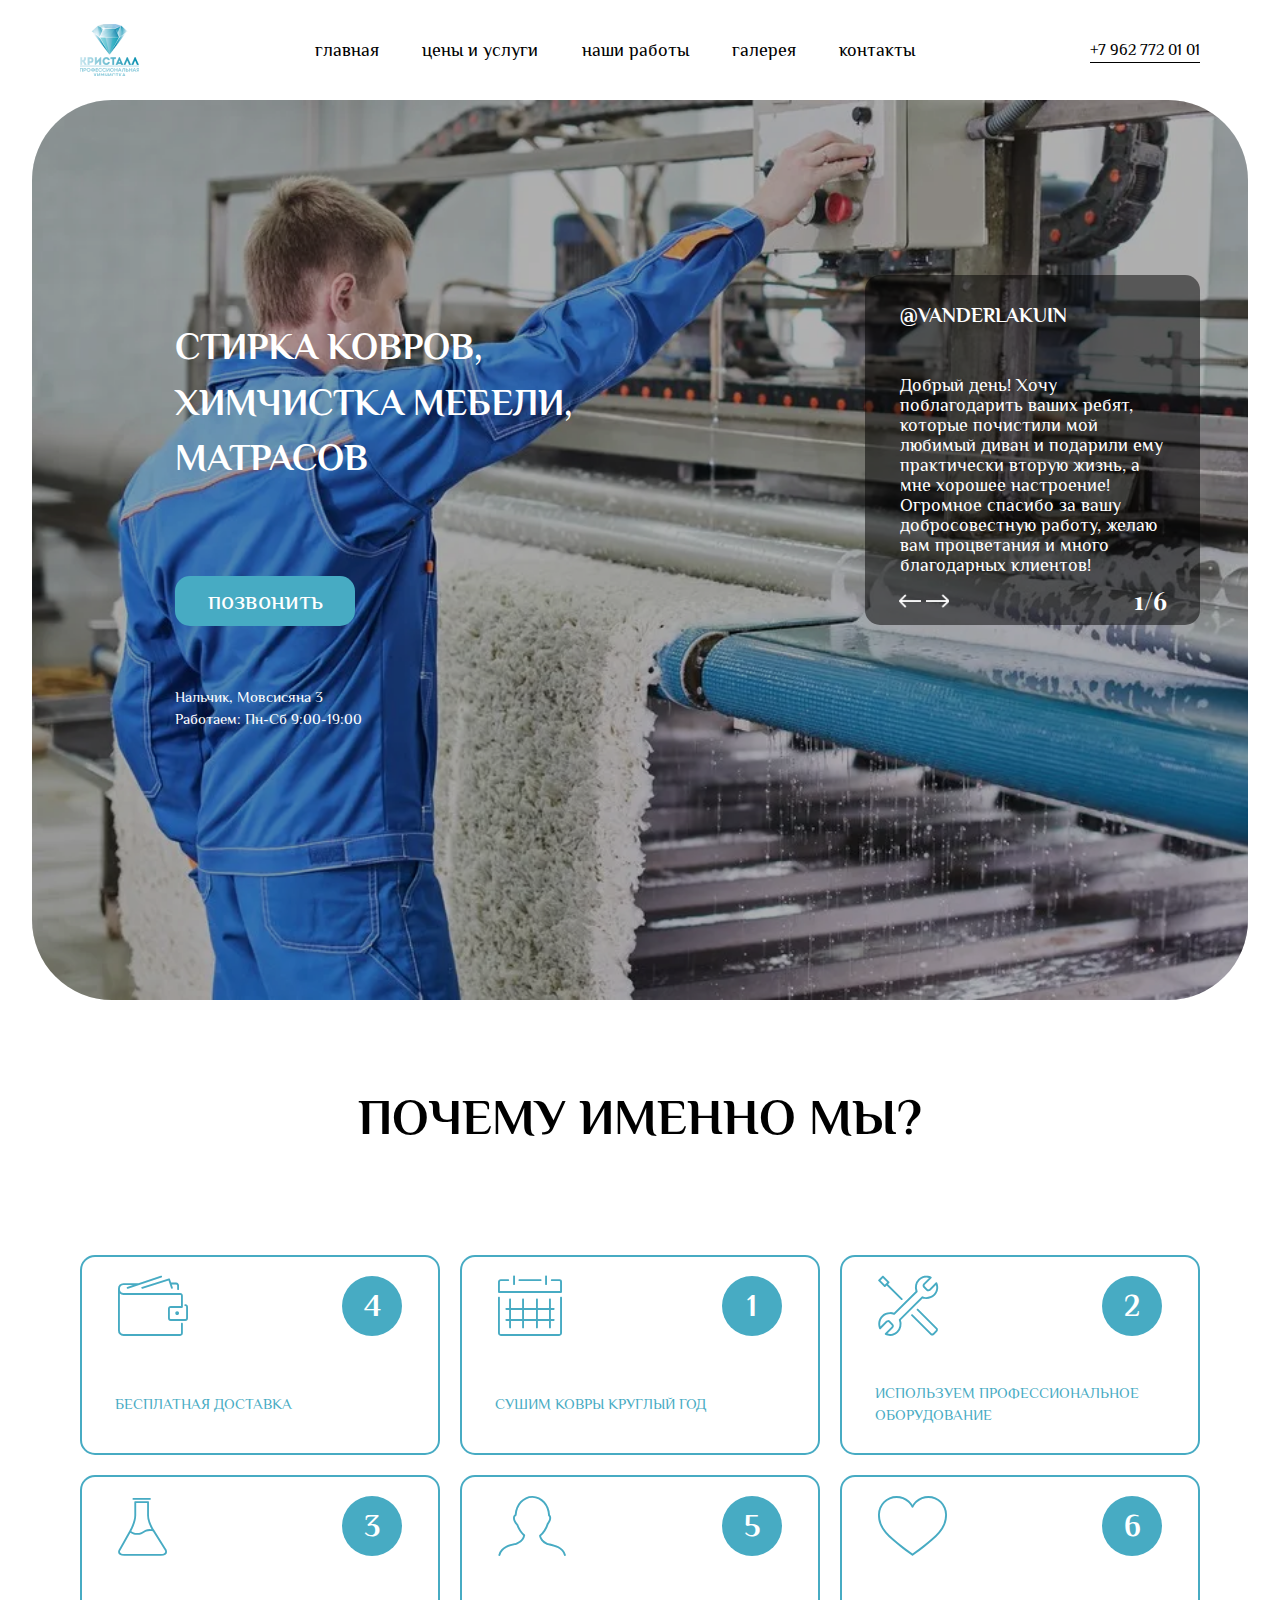
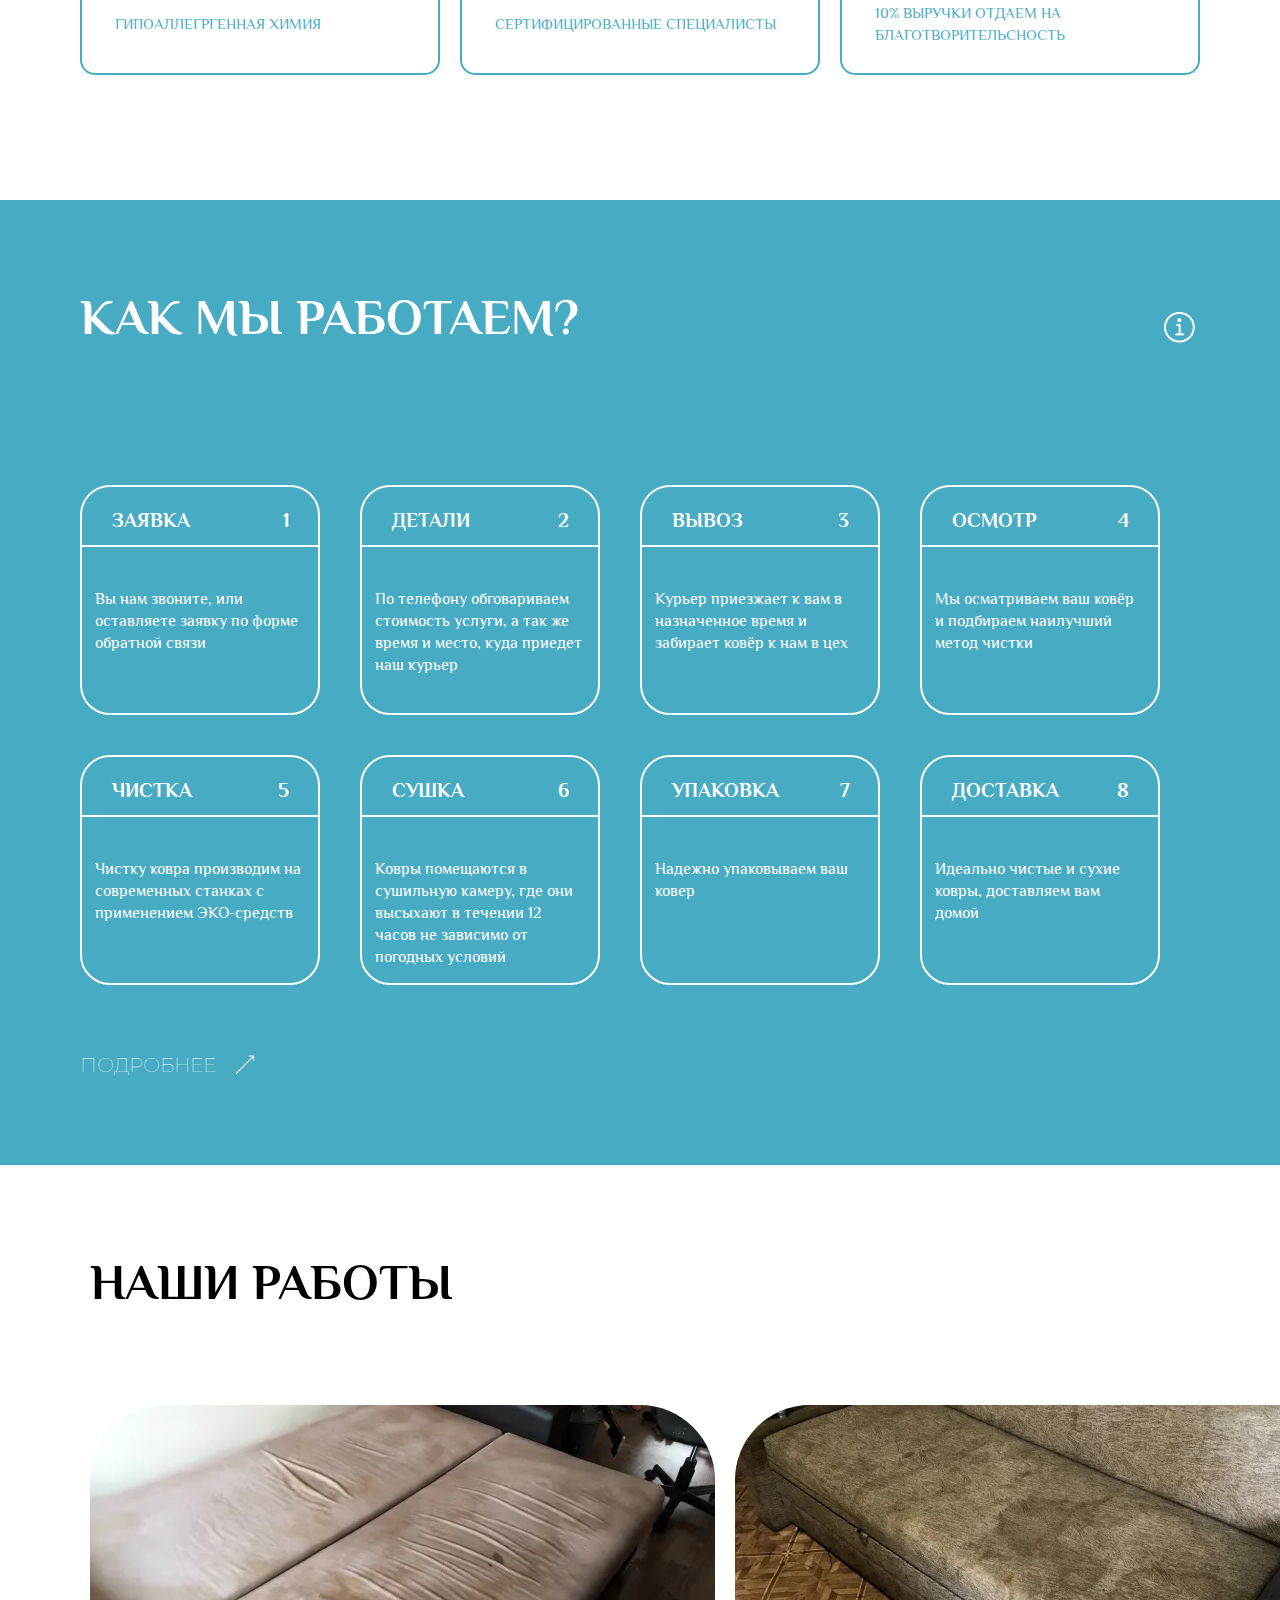
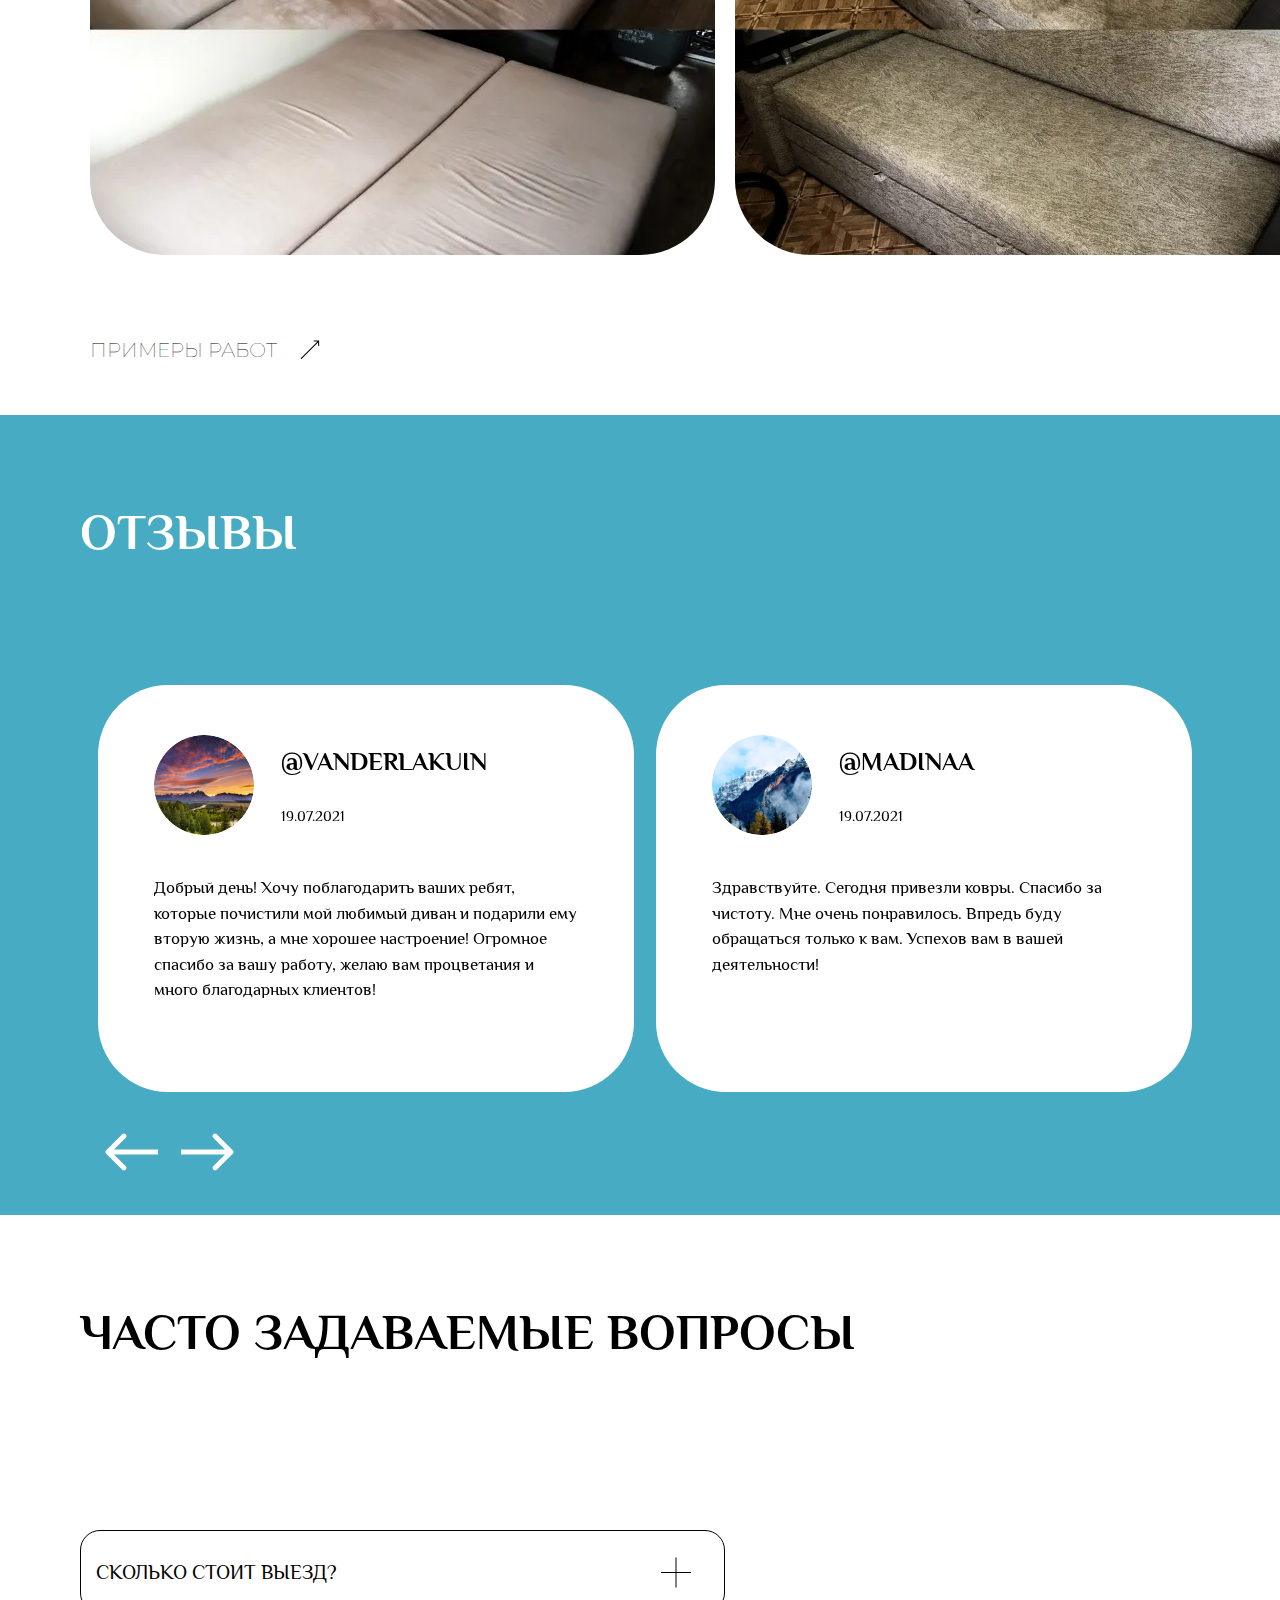
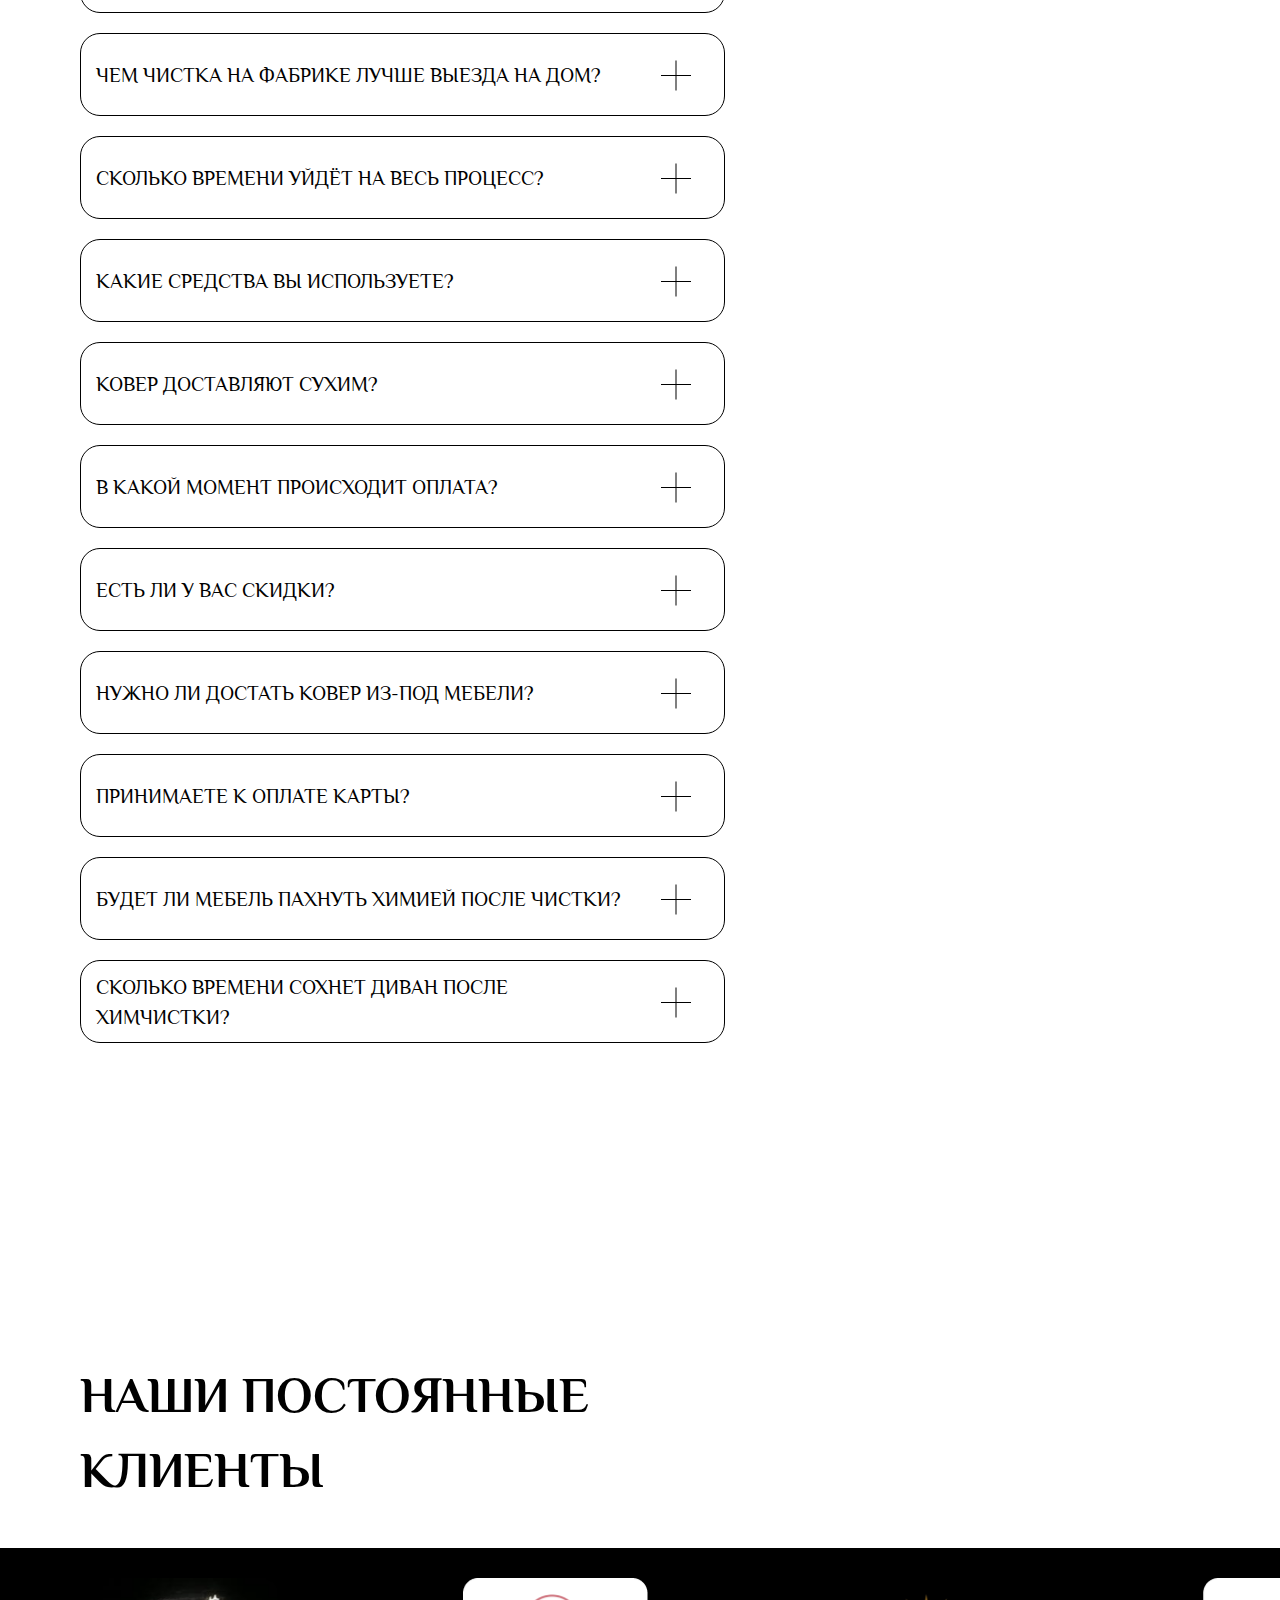
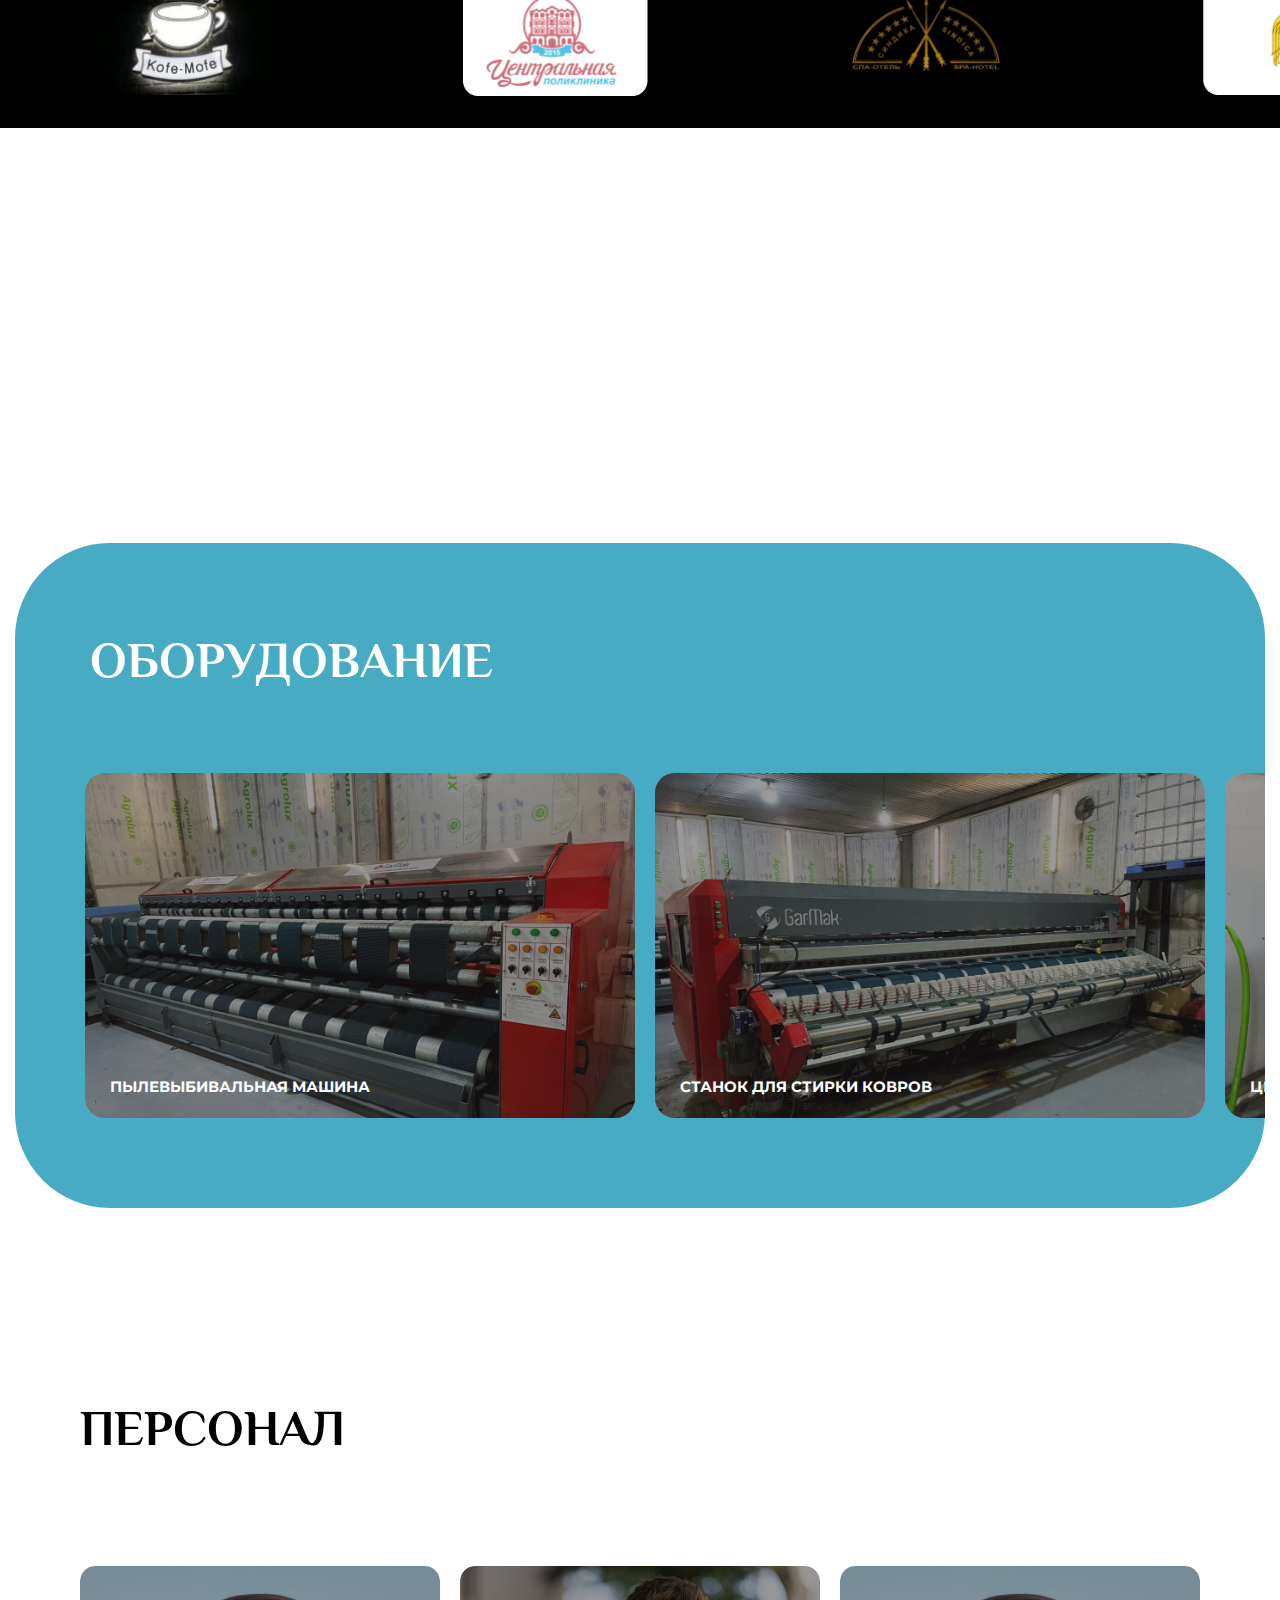
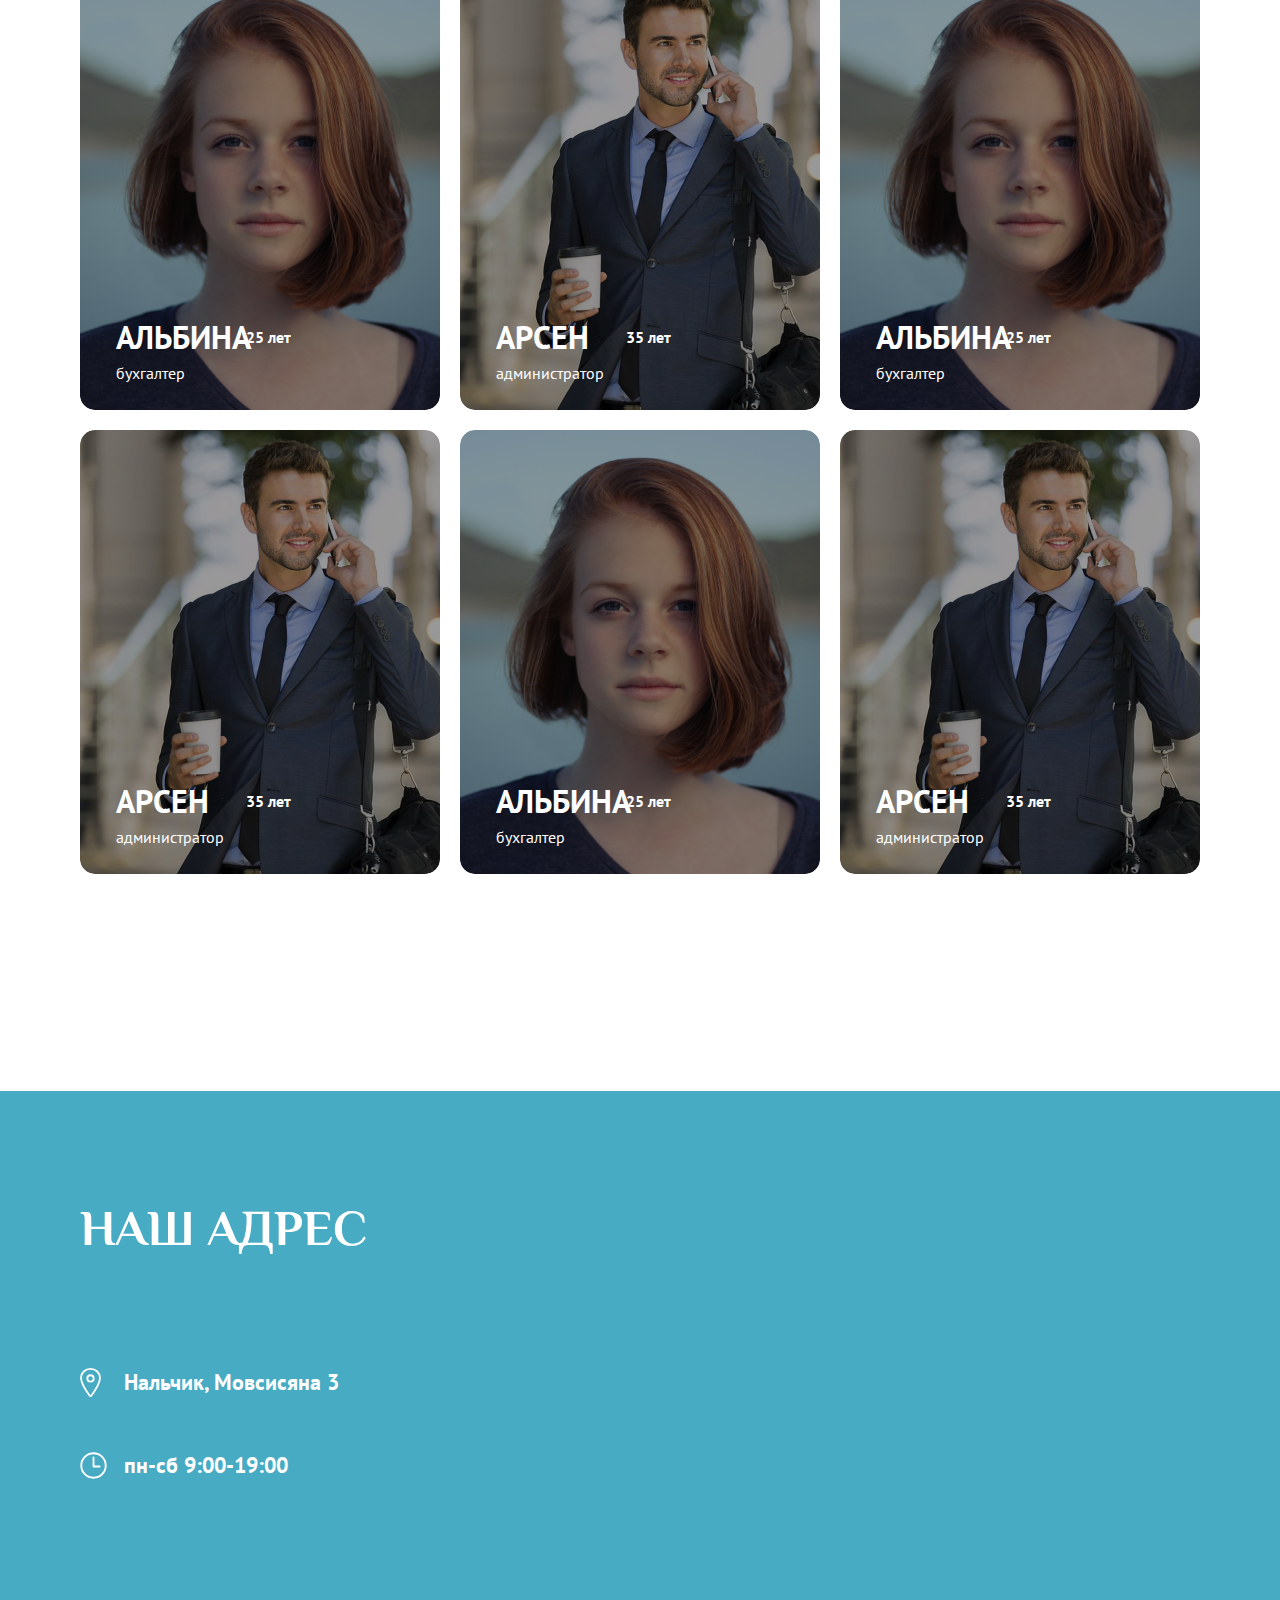
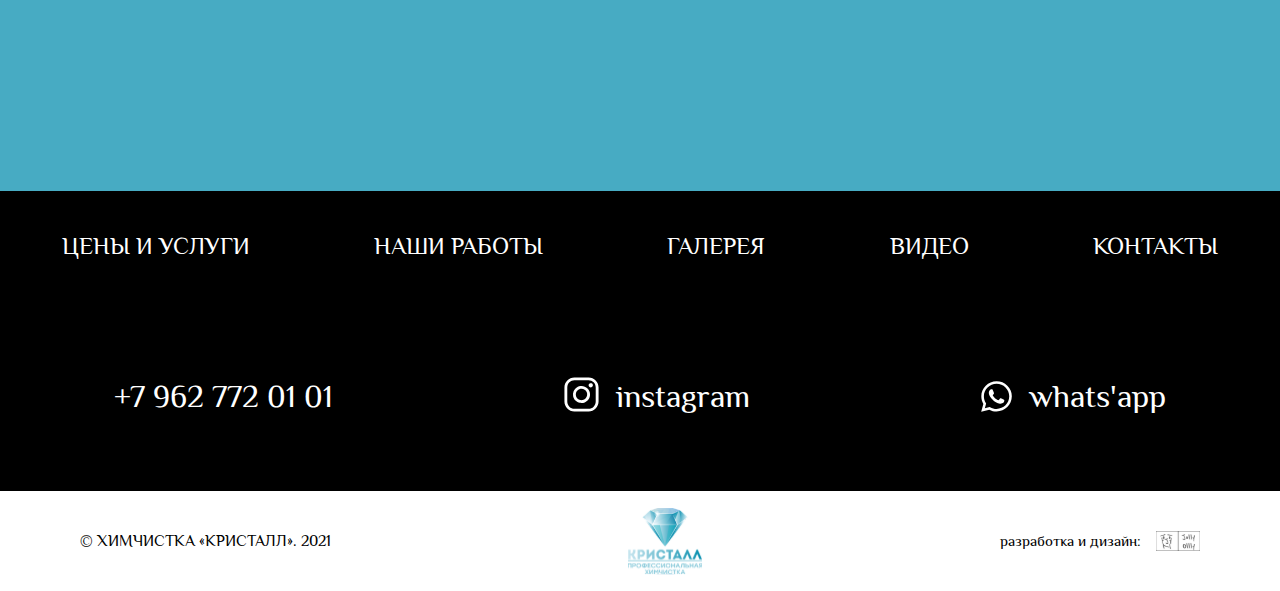
==== commit 4ad21d0d: "Update index.html" ====
--- a/index.html
+++ b/index.html
@@ -184,6 +184,19 @@
 		<div class="container">
 			<h1 class="benefit__title">Почему именно мы?</h1>
 			<div class="benefit__wrap">
+				
+				<div class="benefit__item">
+					<div class="benefit__up">
+						<div class="benefit__icon icon-4"></div>
+						<div class="benefit__number-wrap">
+							<h6 class="benefit__num">4</h6>
+						</div>
+					</div>
+					<div class="benefit__down">
+						<p class="benefit__text">бесплатная доставка</p>
+					</div>
+				</div>
+				
 				<div class="benefit__item">
 					<div class="benefit__up">
 						<div class="benefit__icon icon-1"></div>
@@ -192,7 +205,7 @@
 						</div>
 					</div>
 					<div class="benefit__down">
-						<p class="benefit__text">работаем без выходных и праздников</p>
+						<p class="benefit__text">Сушим ковры круглый год</p>
 					</div>
 				</div>
 
@@ -217,18 +230,6 @@
 					</div>
 					<div class="benefit__down">
 						<p class="benefit__text">гипоаллегргенная химия</p>
-					</div>
-				</div>
-
-				<div class="benefit__item">
-					<div class="benefit__up">
-						<div class="benefit__icon icon-4"></div>
-						<div class="benefit__number-wrap">
-							<h6 class="benefit__num">4</h6>
-						</div>
-					</div>
-					<div class="benefit__down">
-						<p class="benefit__text">бесплатная доставка</p>
 					</div>
 				</div>
 
@@ -982,4 +983,4 @@
 		});
 	</script>
 </body>
-</html>+</html>
--- a/css/responsive.css
+++ b/css/responsive.css
@@ -138,6 +138,10 @@
   }
   .header__phone {
     display: none;
+  }
+  .fixed,
+  .fixed__fixed{
+    display: none !important;
   }
 }
 /*MOBILE*/
@@ -175,6 +179,7 @@
     border-radius: 30px;
   }
   .main__bcg {
+    display: none;
     height: 40%;
     width: 100%;
     border-radius: 30px;
@@ -246,7 +251,7 @@
   }
 
   .process {
-    height: 2200px;
+    height: 2460px;
     border-radius: 50px;
     width: 95%;
     margin: 0 auto;
@@ -686,6 +691,8 @@
     height: 220px;
   }
   .gallery__img__active {
+    background-size: cover !important;
+    width: 90% !important;
     height: 280px !important;
     top: 30% !important;
   }
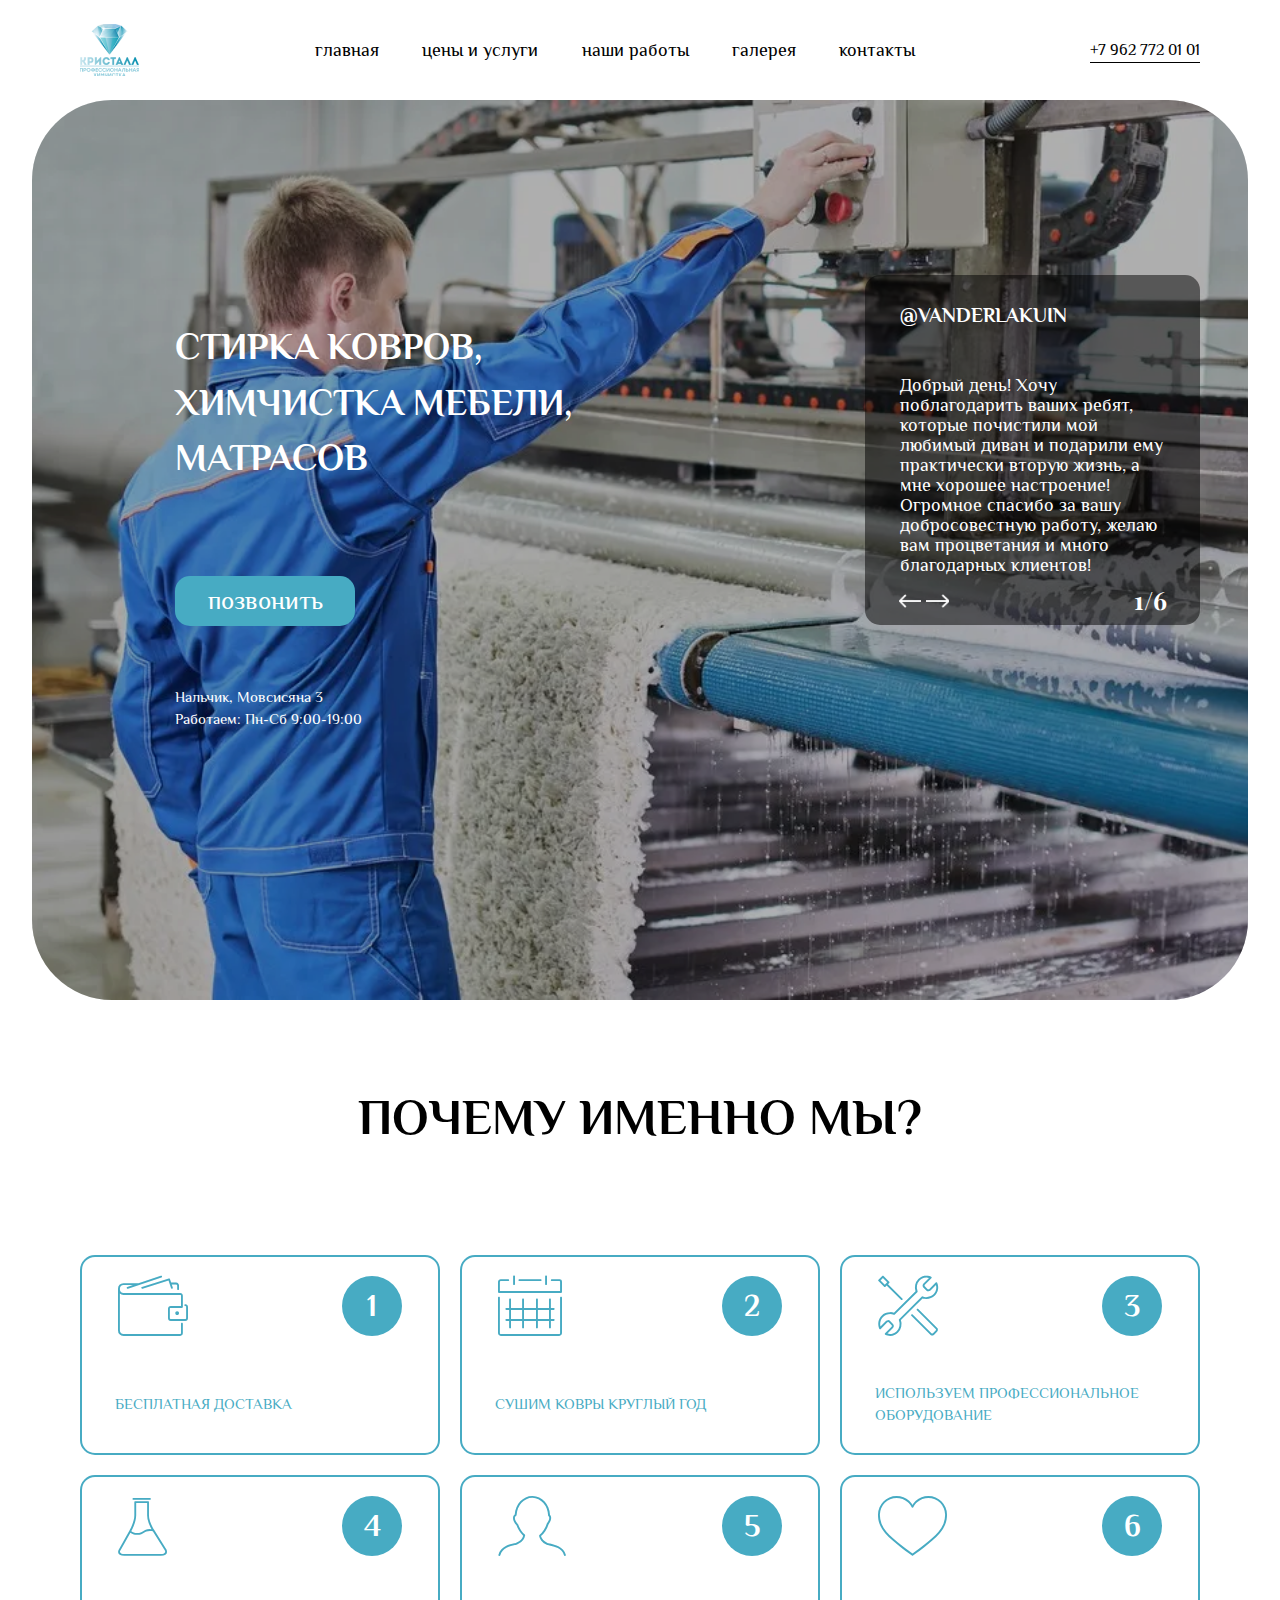
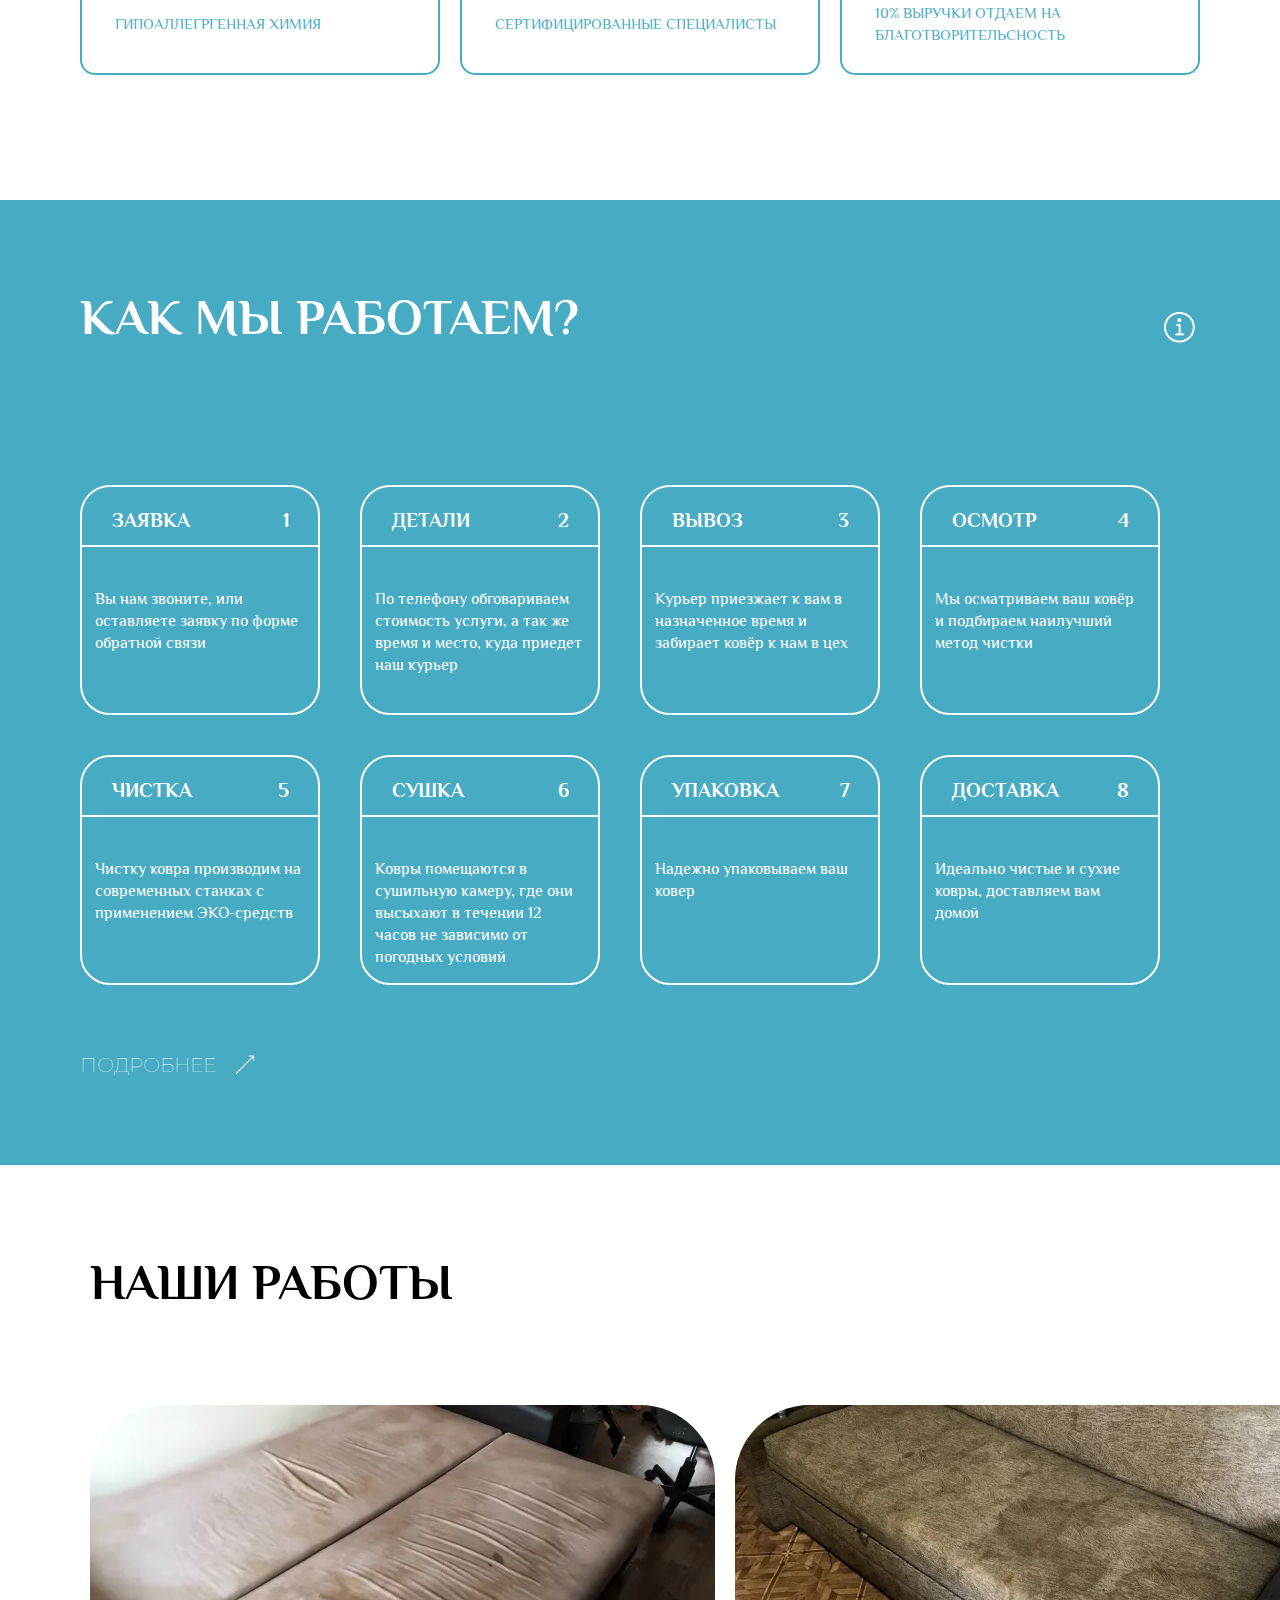
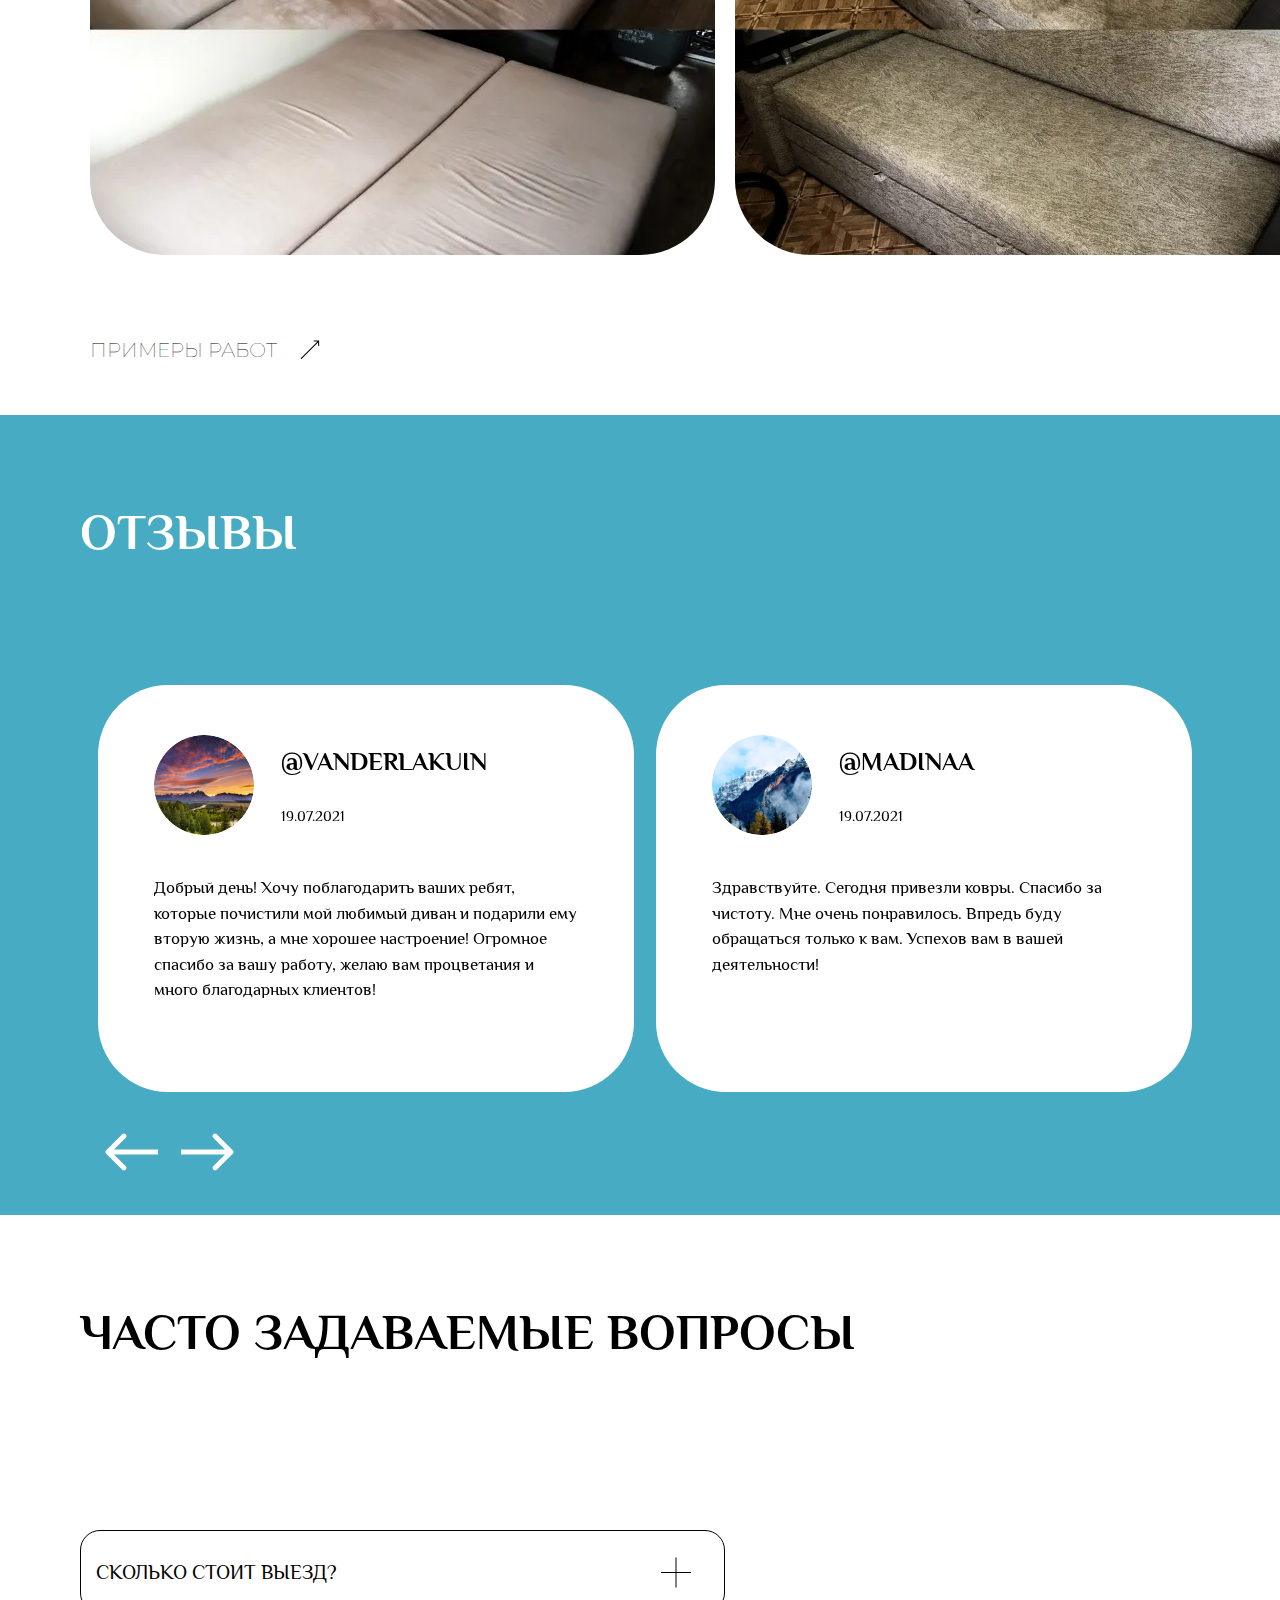
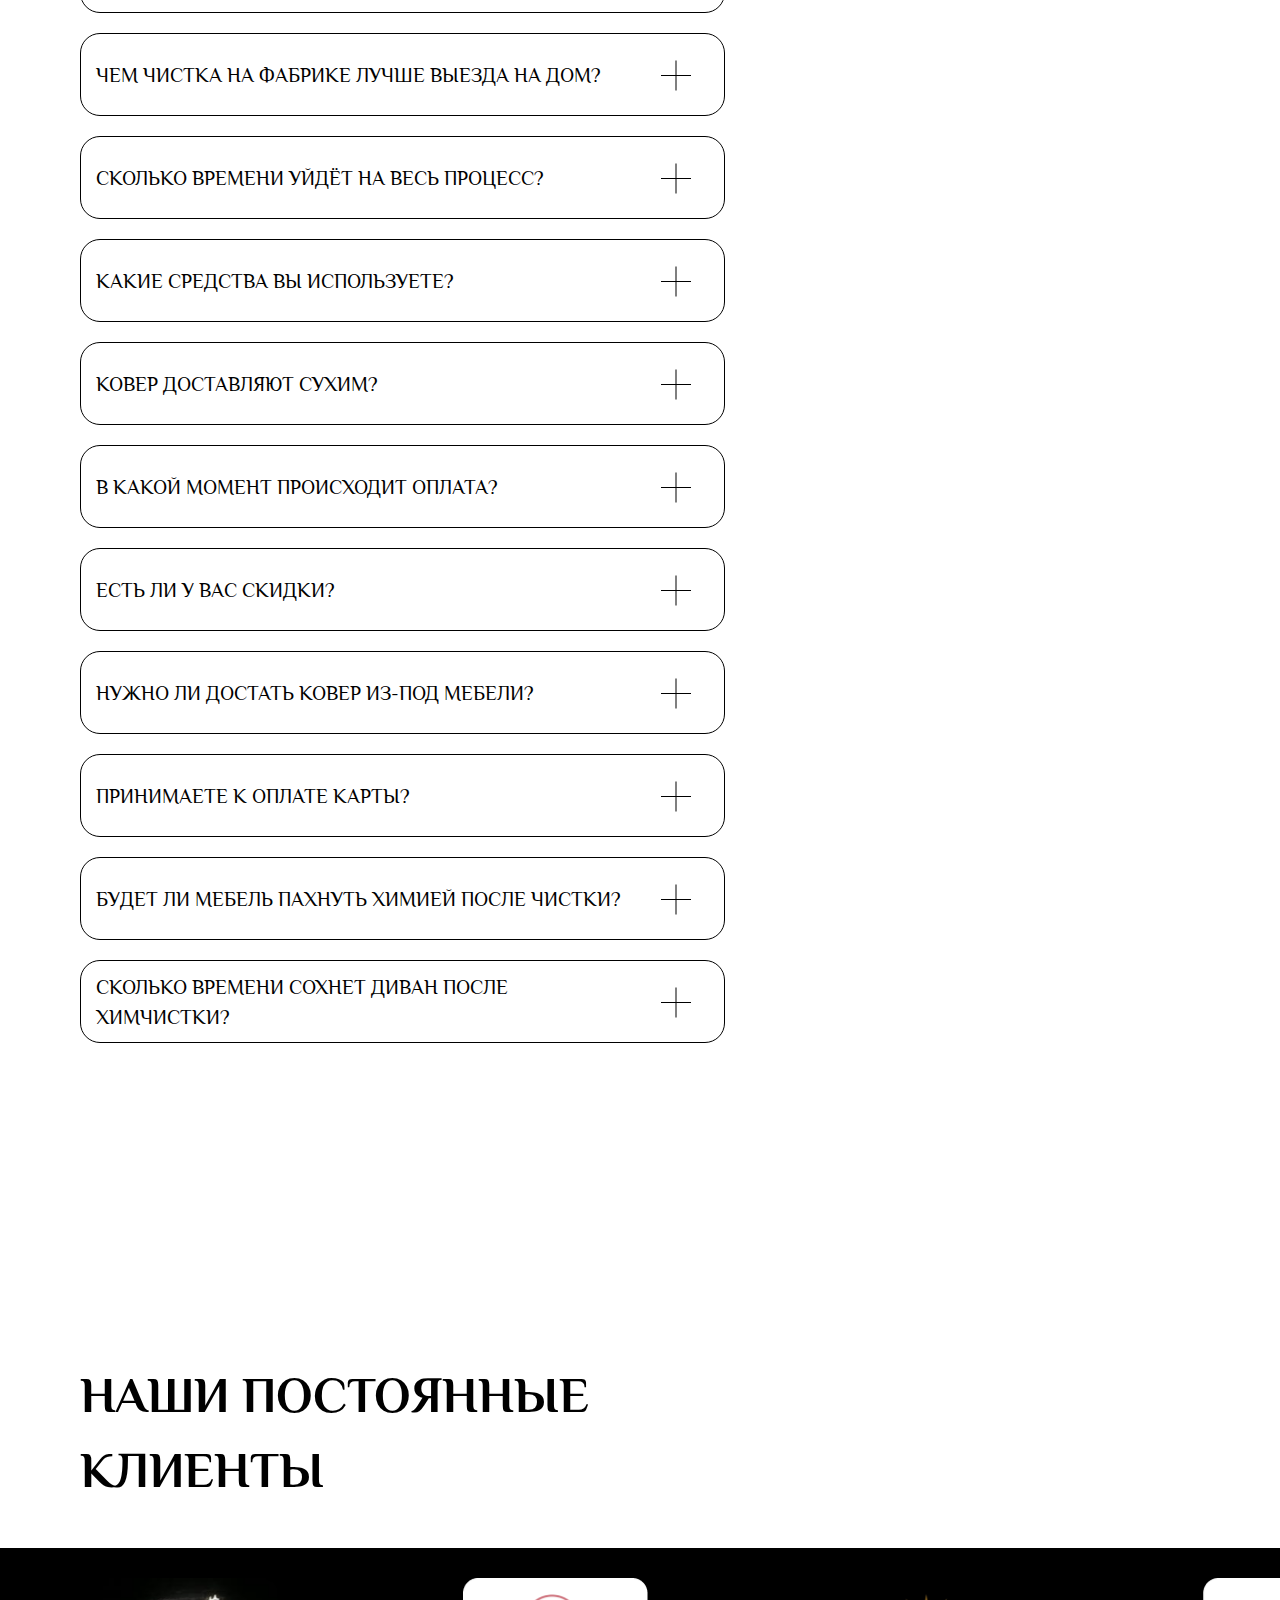
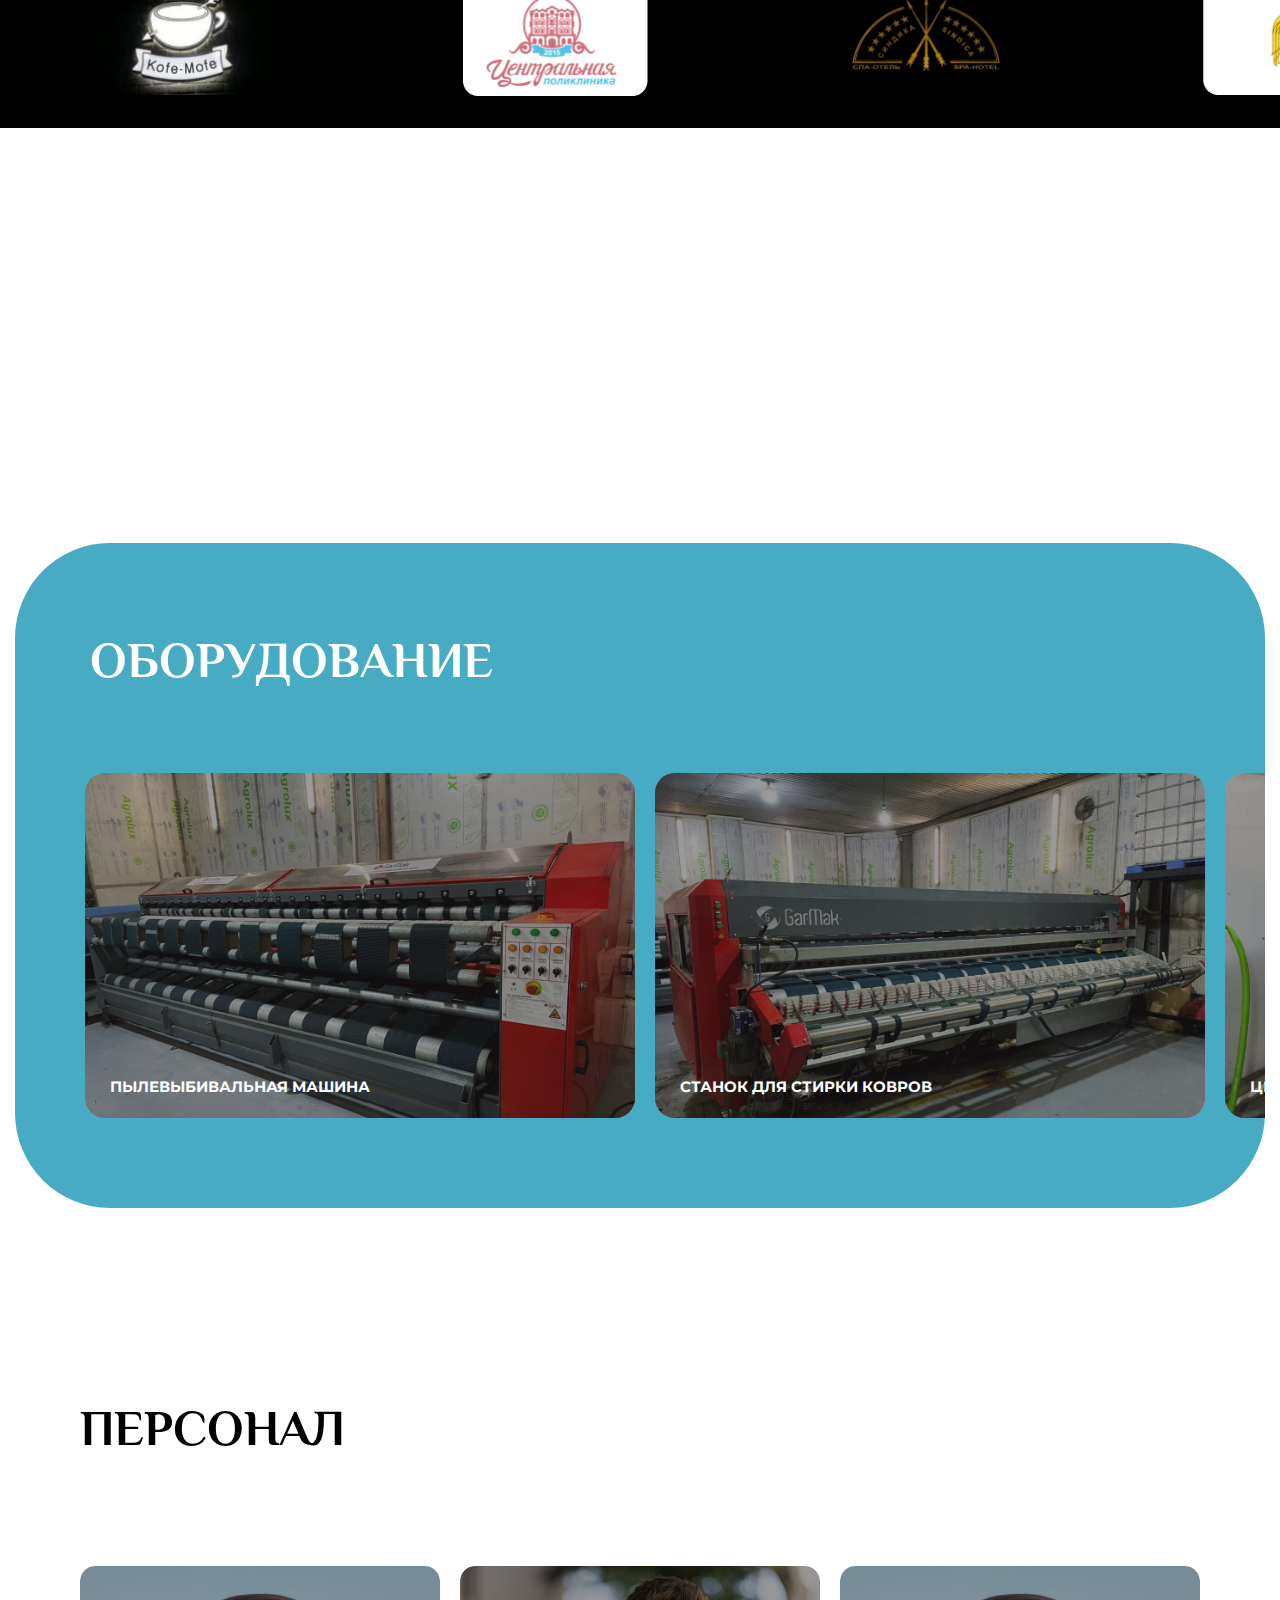
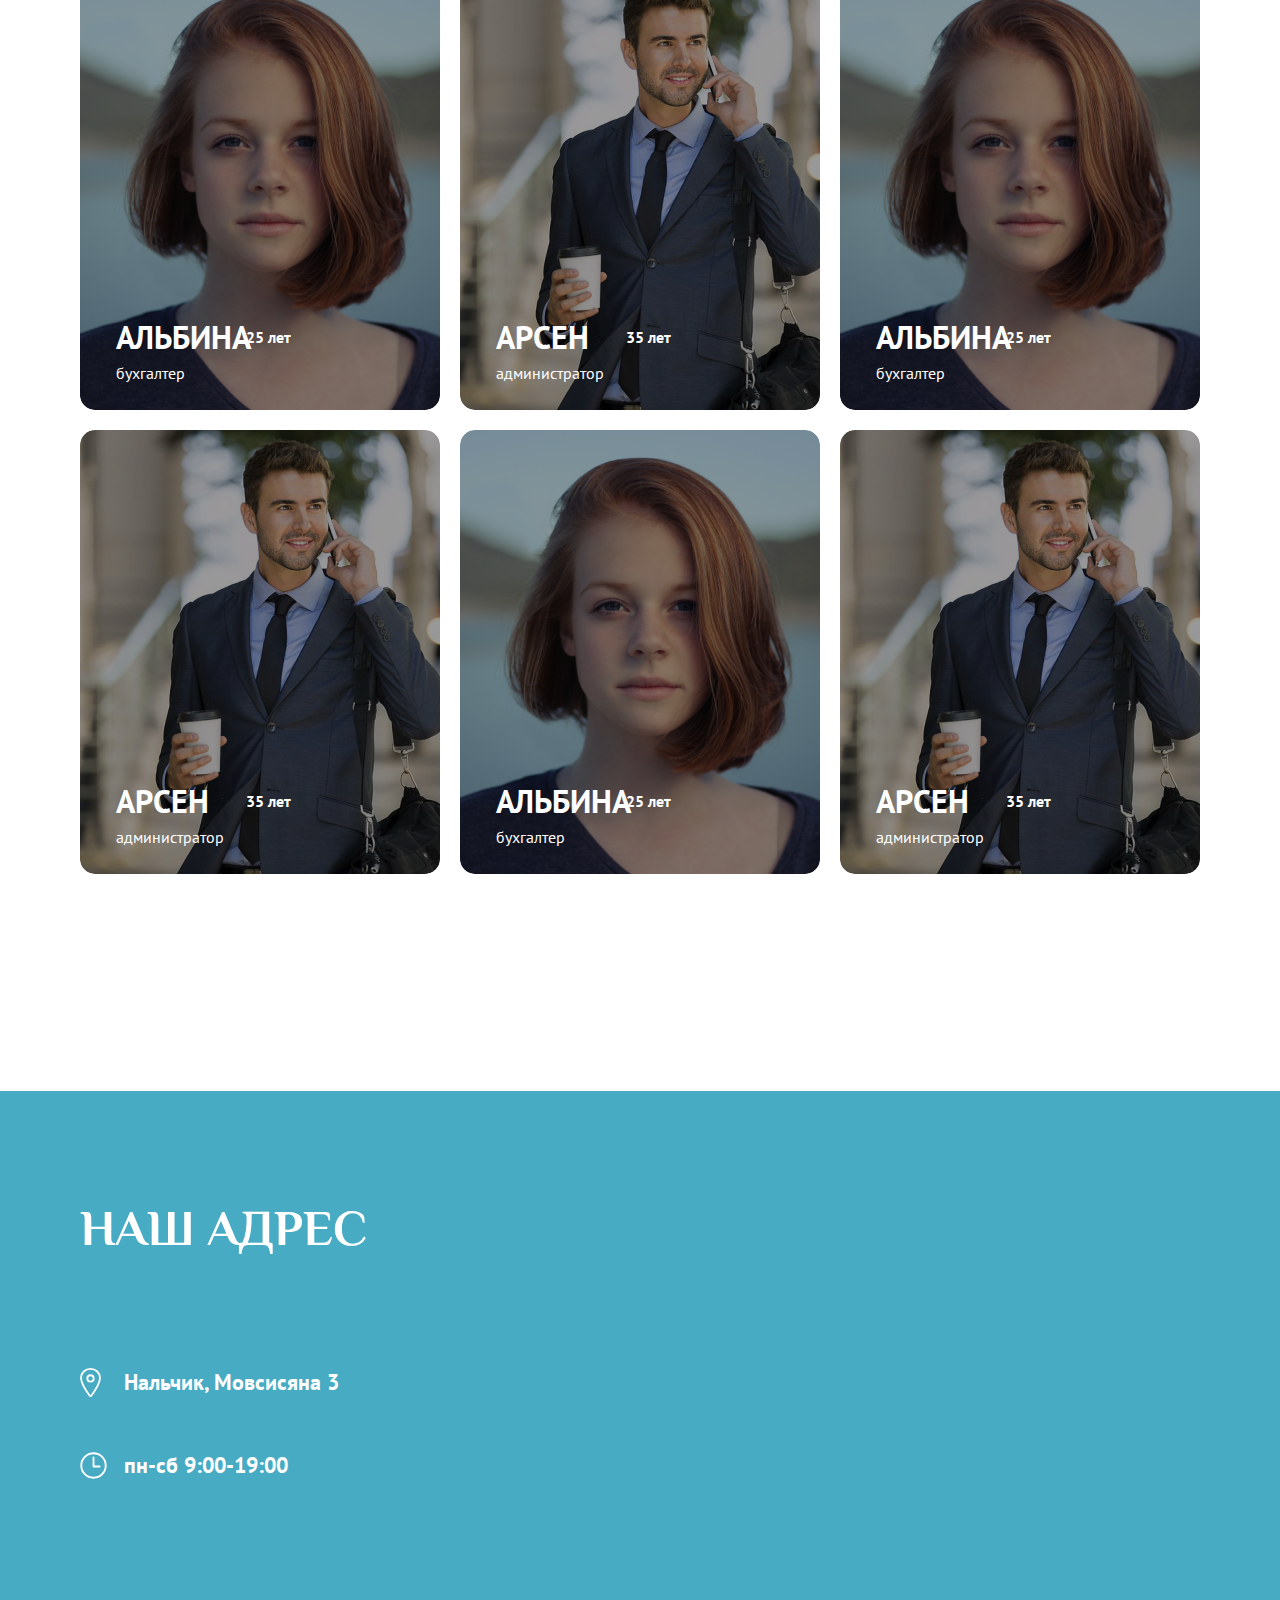
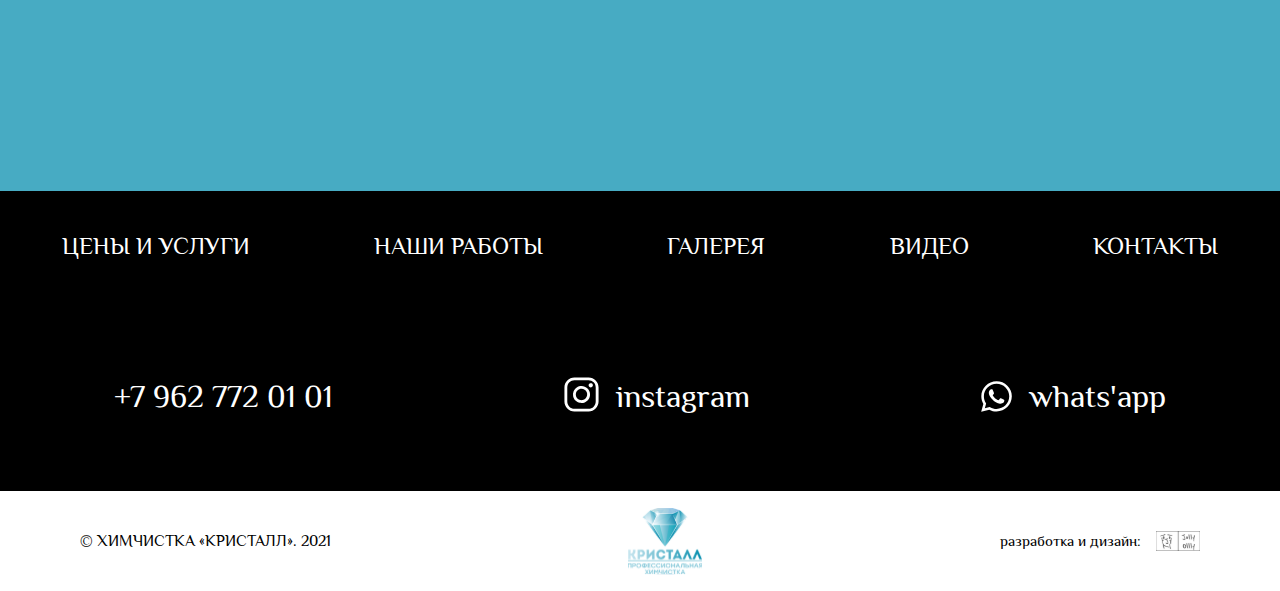
==== commit 7c18bbad: "Update index.html" ====
--- a/index.html
+++ b/index.html
@@ -189,7 +189,7 @@
 					<div class="benefit__up">
 						<div class="benefit__icon icon-4"></div>
 						<div class="benefit__number-wrap">
-							<h6 class="benefit__num">4</h6>
+							<h6 class="benefit__num">1</h6>
 						</div>
 					</div>
 					<div class="benefit__down">
@@ -201,7 +201,7 @@
 					<div class="benefit__up">
 						<div class="benefit__icon icon-1"></div>
 						<div class="benefit__number-wrap">
-							<h6 class="benefit__num">1</h6>
+							<h6 class="benefit__num">2</h6>
 						</div>
 					</div>
 					<div class="benefit__down">
@@ -213,7 +213,7 @@
 					<div class="benefit__up">
 						<div class="benefit__icon icon-2"></div>
 						<div class="benefit__number-wrap">
-							<h6 class="benefit__num">2</h6>
+							<h6 class="benefit__num">3</h6>
 						</div>
 					</div>
 					<div class="benefit__down">
@@ -225,7 +225,7 @@
 					<div class="benefit__up">
 						<div class="benefit__icon icon-3"></div>
 						<div class="benefit__number-wrap">
-							<h6 class="benefit__num">3</h6>
+							<h6 class="benefit__num">4</h6>
 						</div>
 					</div>
 					<div class="benefit__down">
